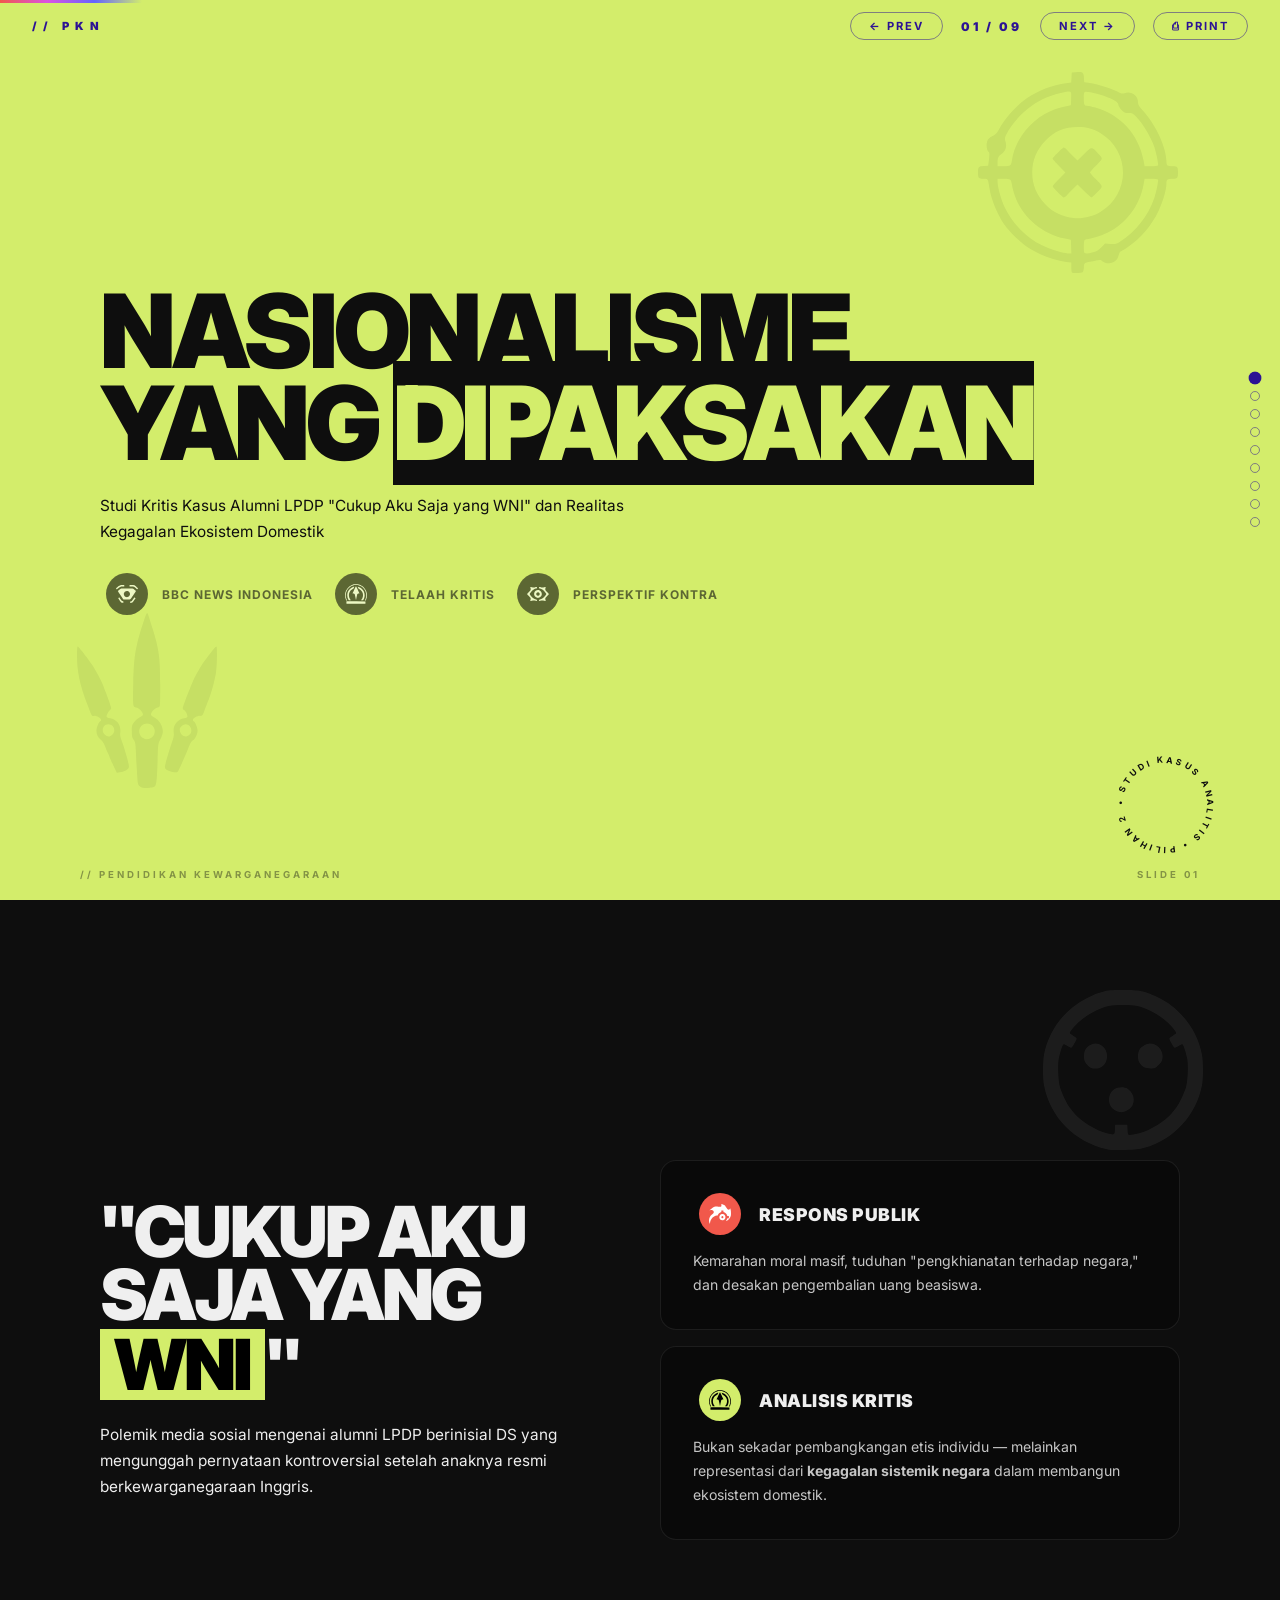
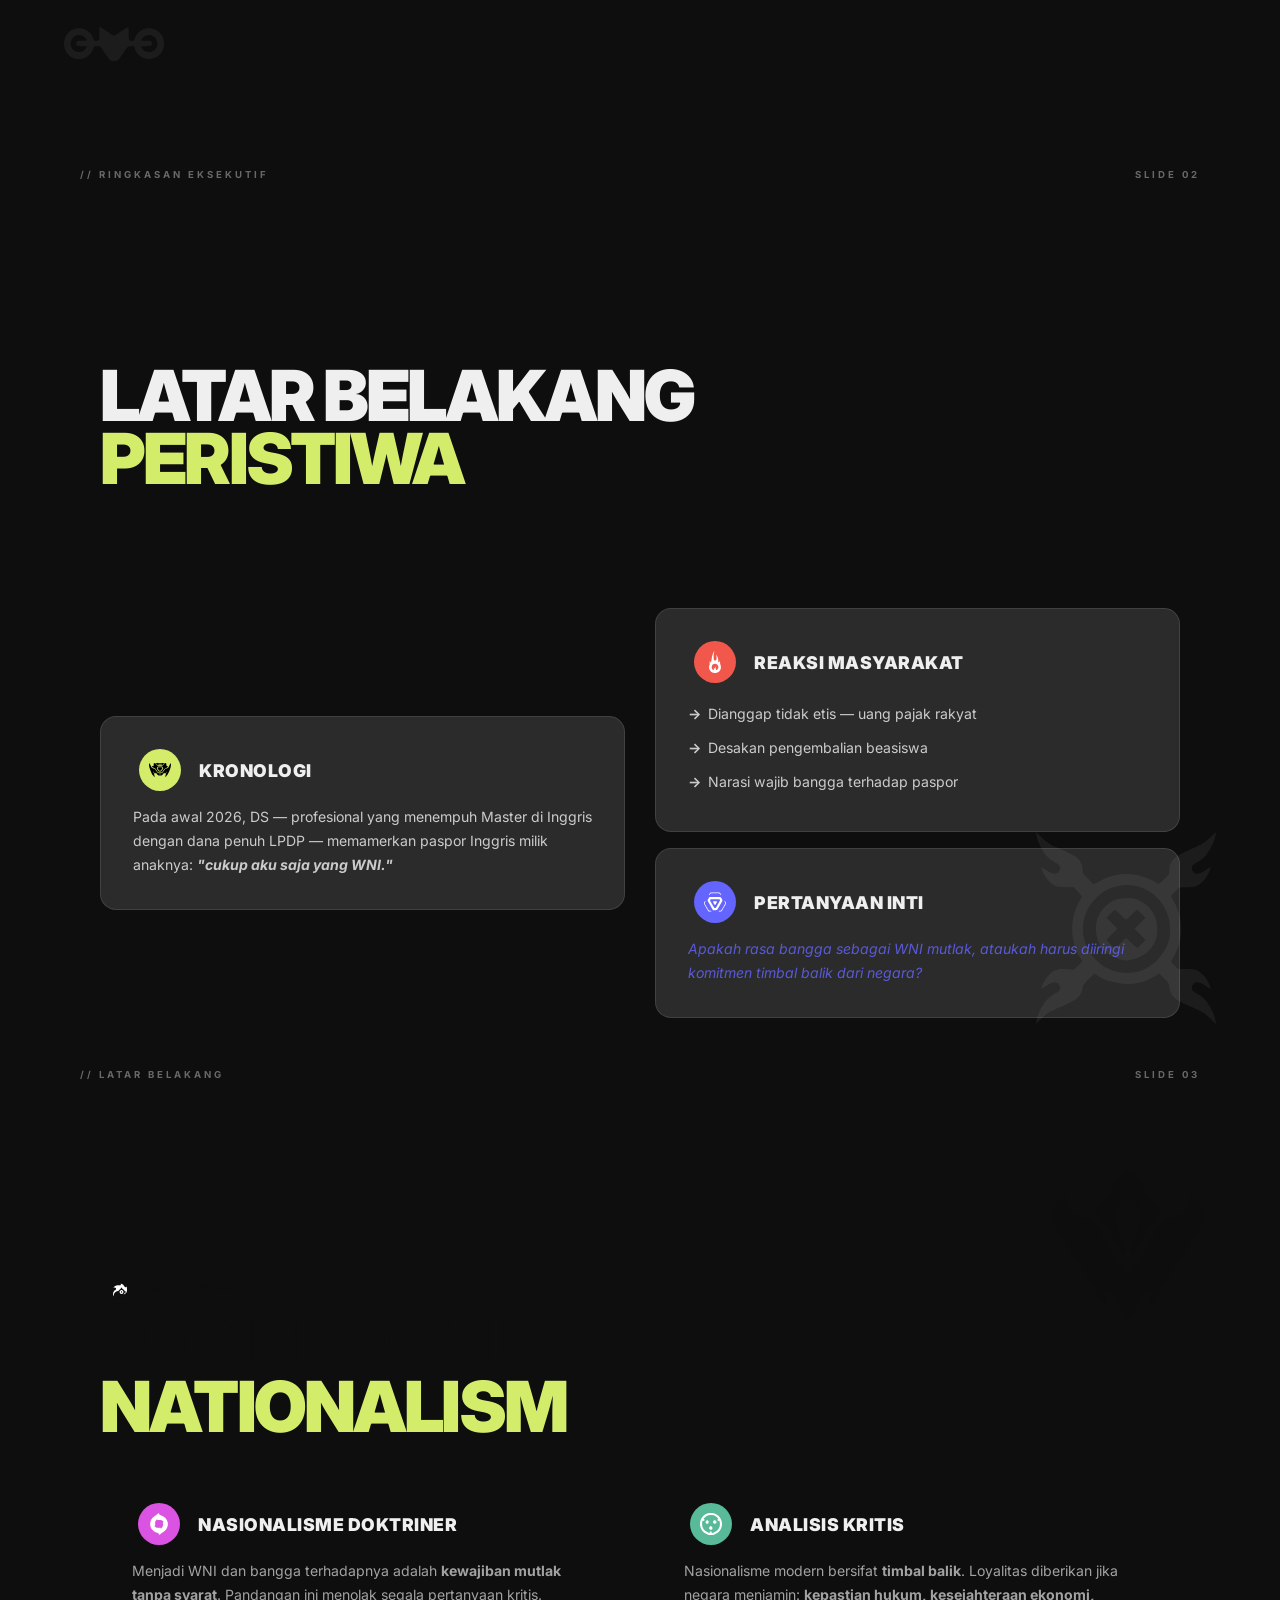
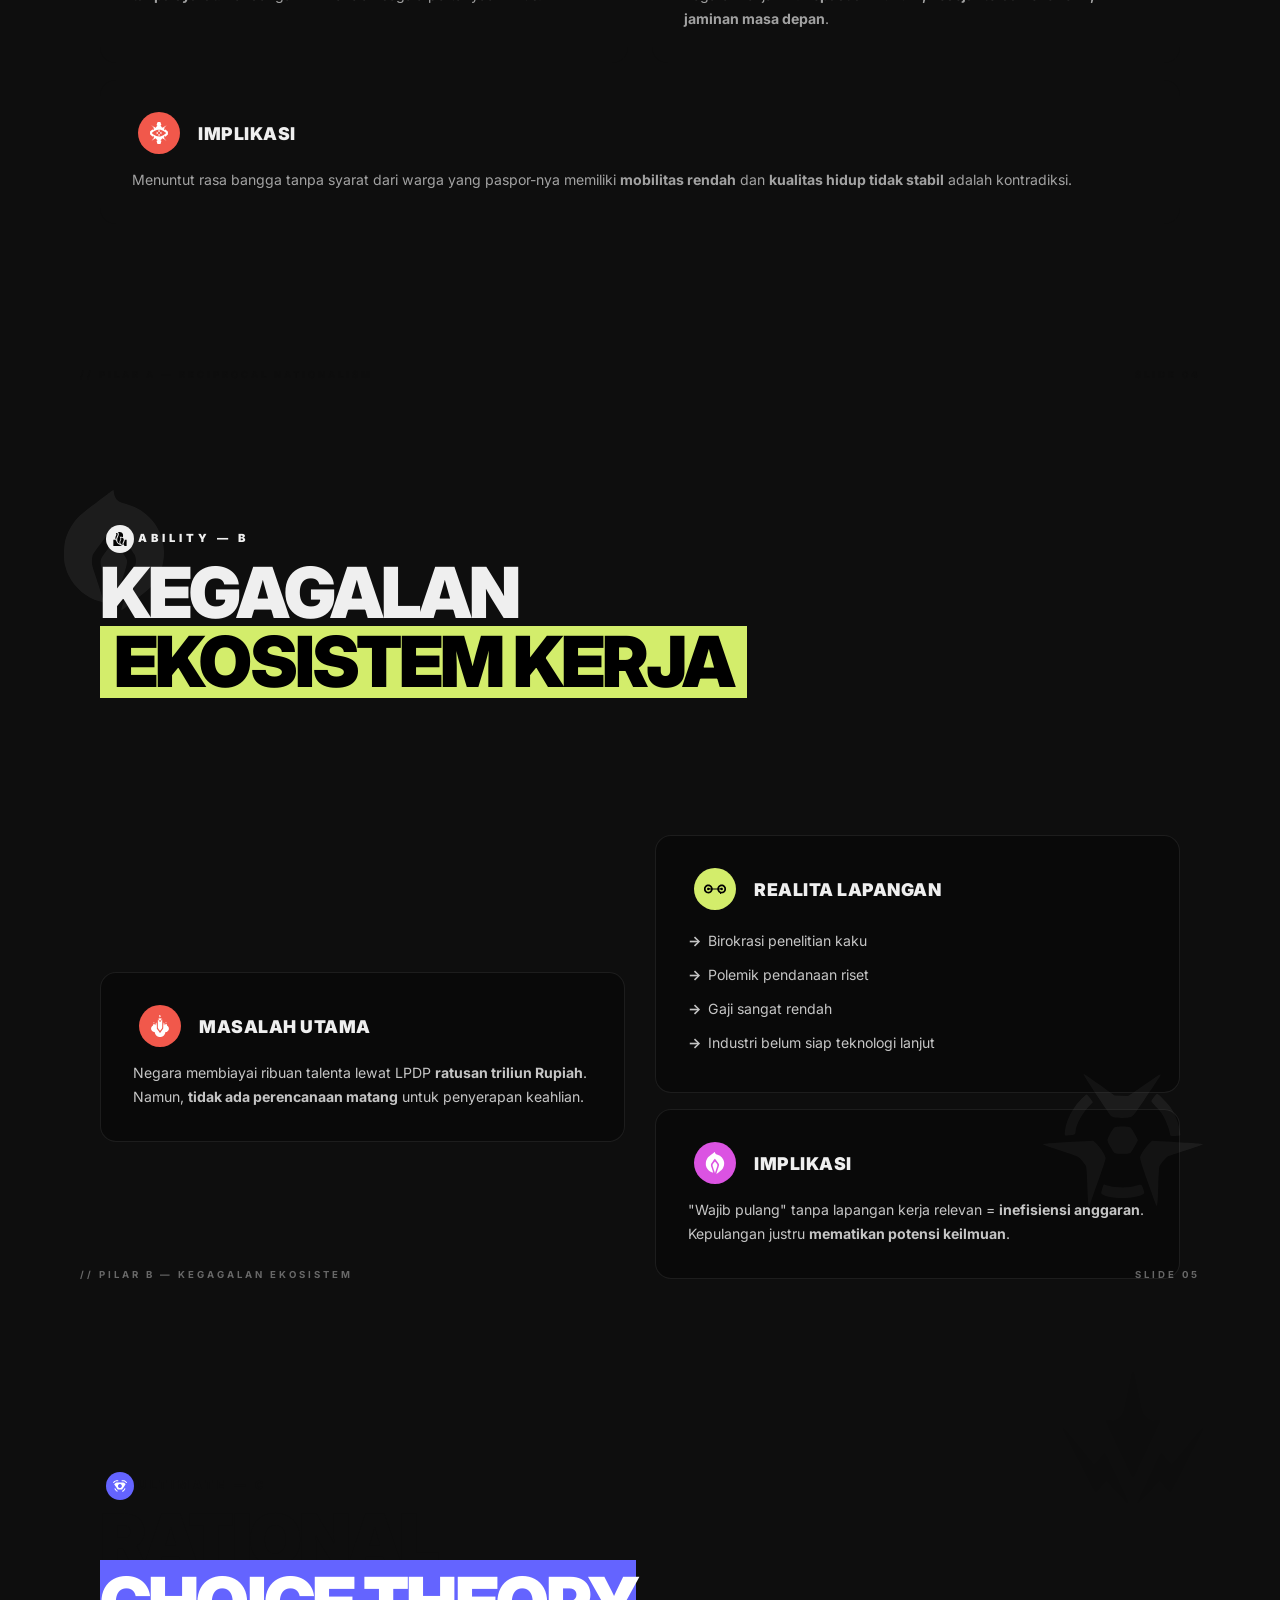
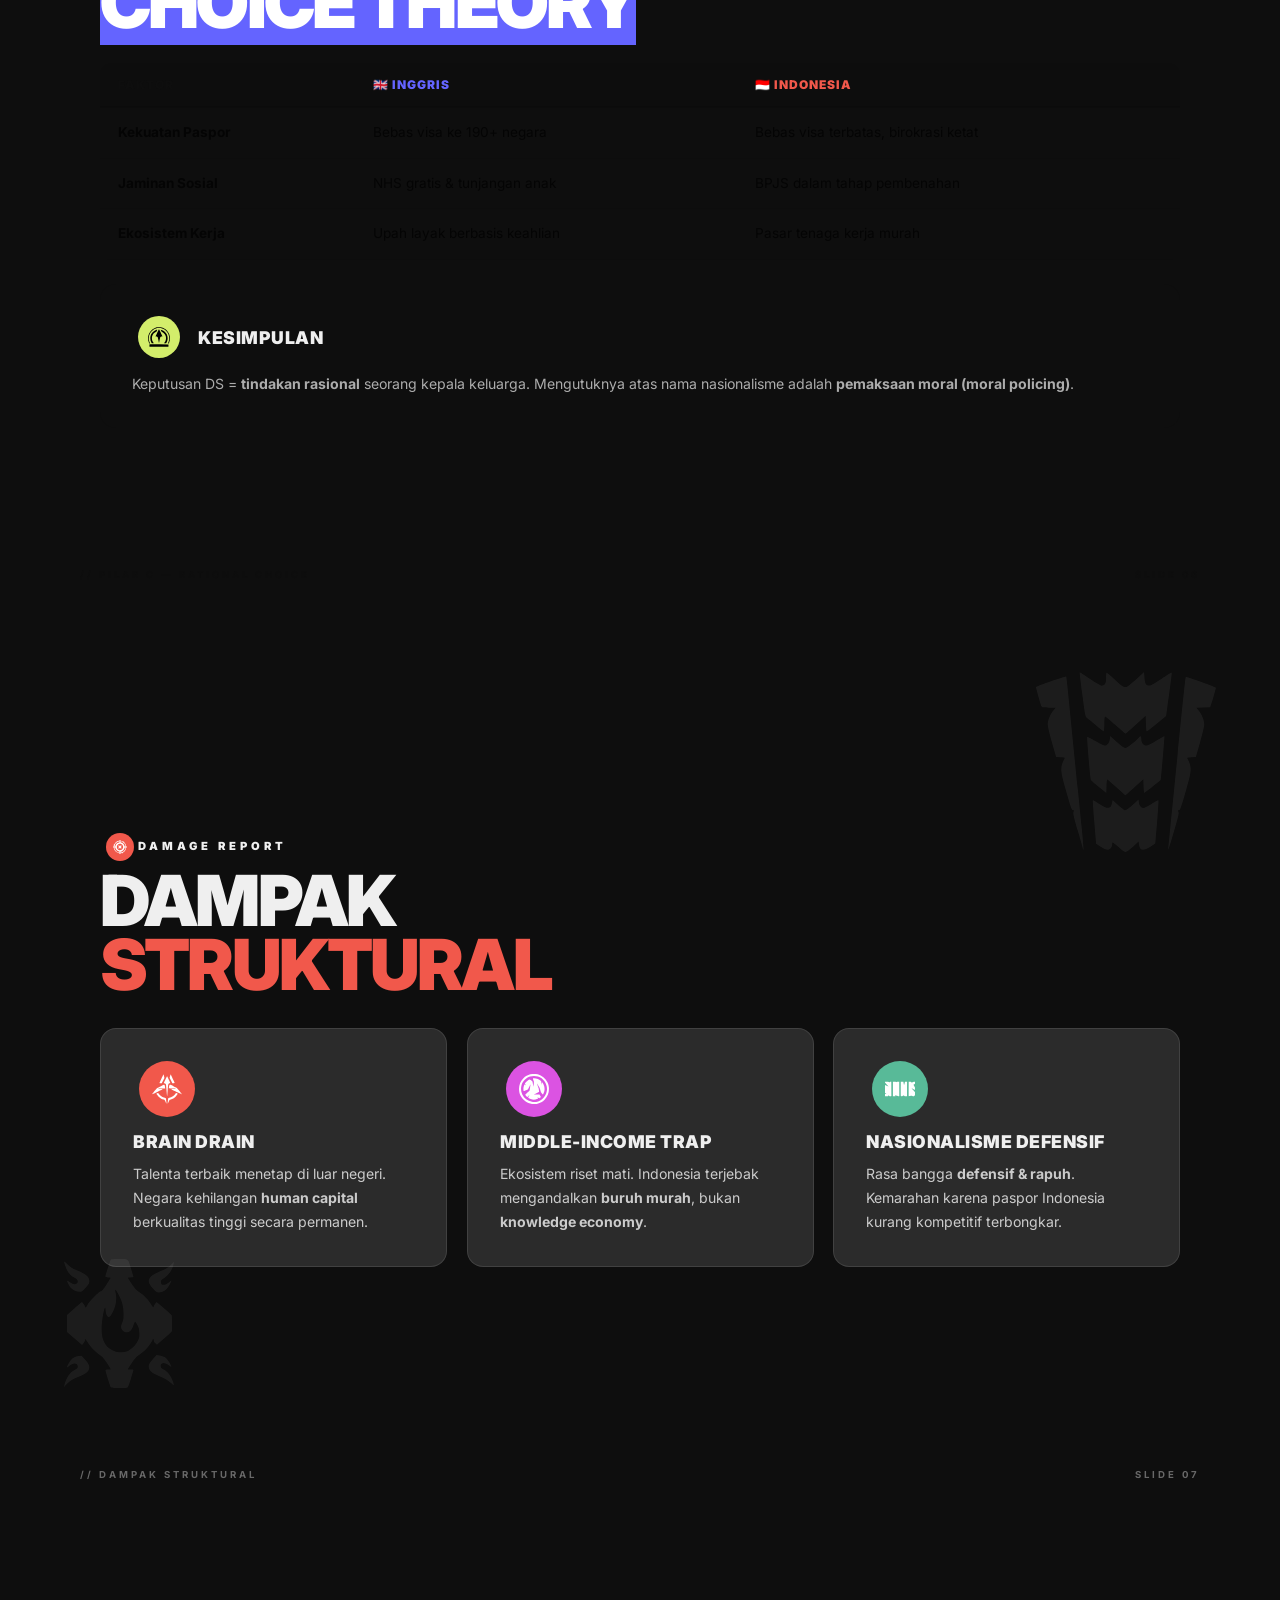
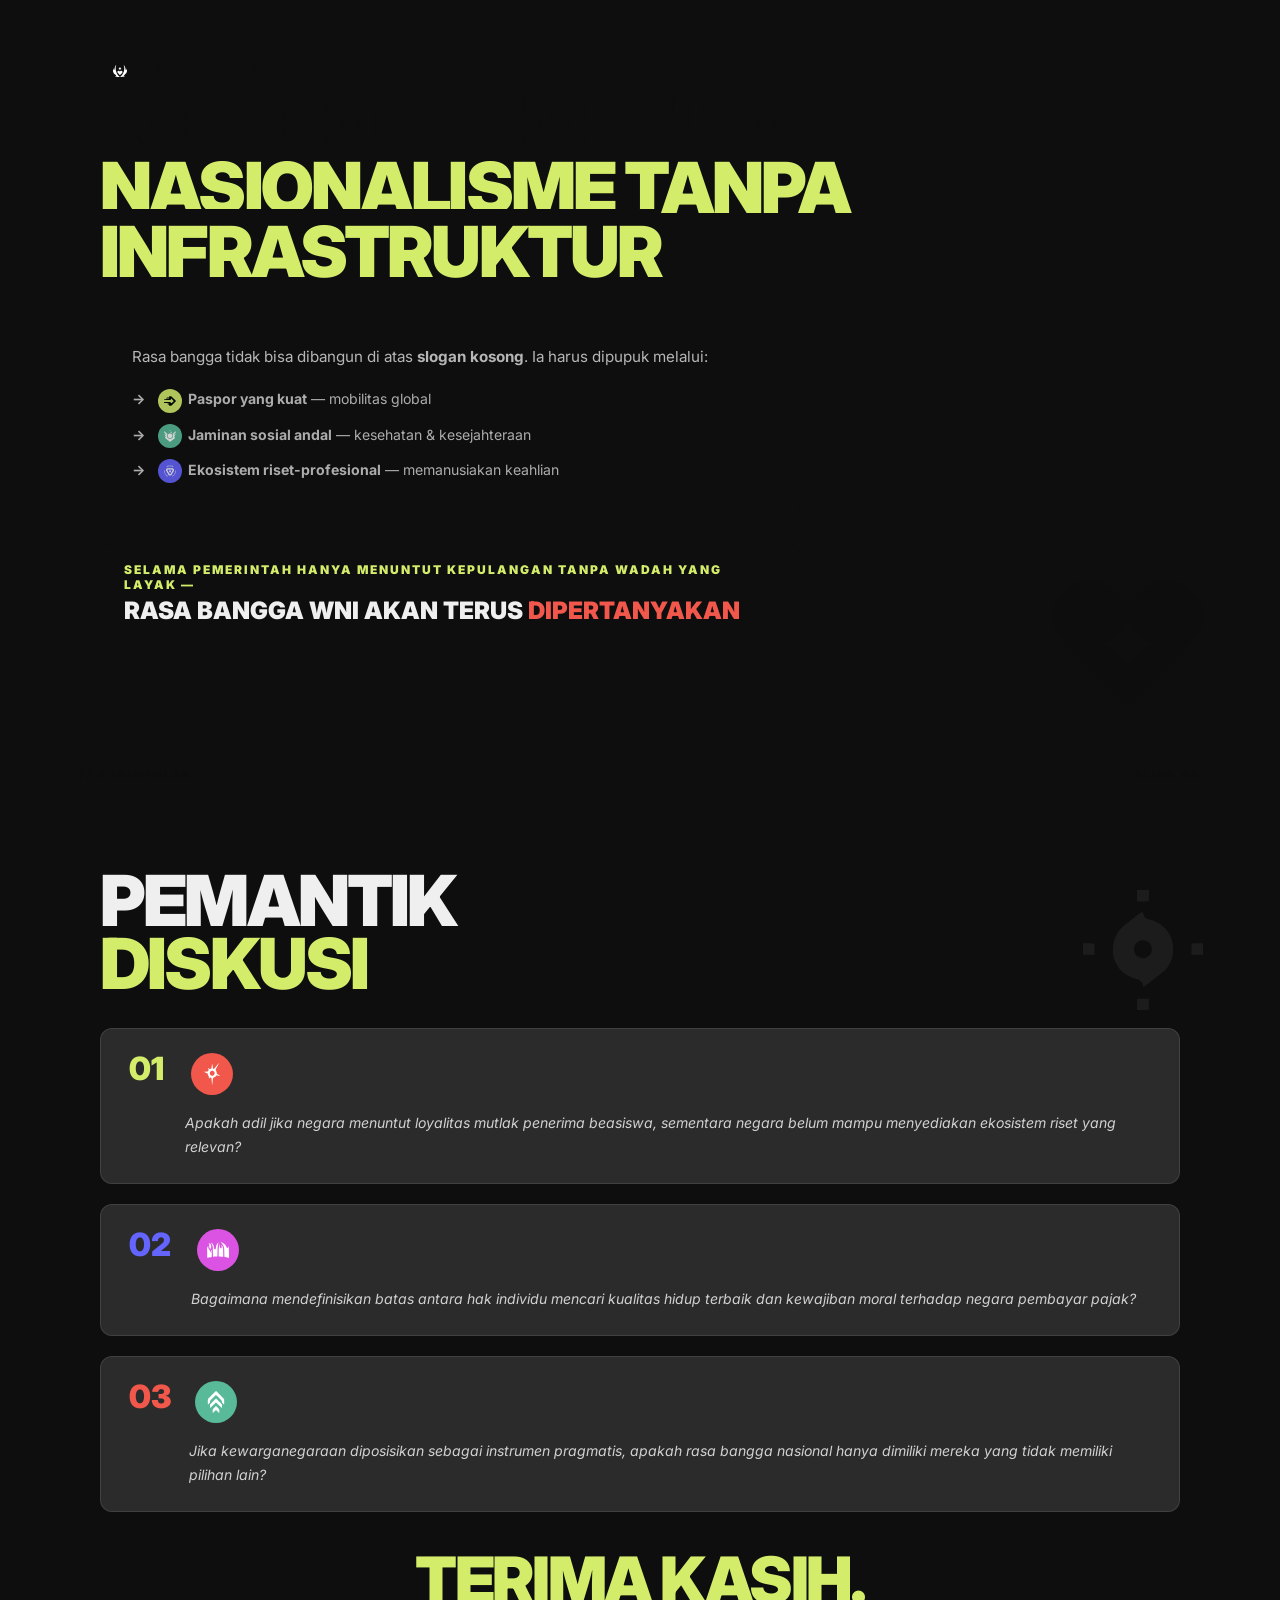
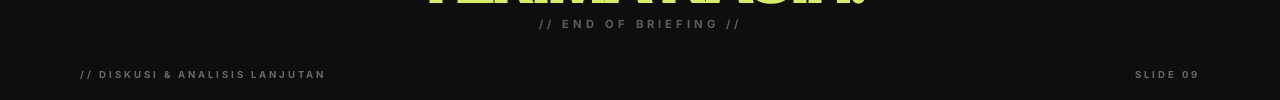
==== valorant-ppt/index.html @ d98dde70 "P Valo" ====
<!DOCTYPE html>
<html lang="id">
<head>
<meta charset="UTF-8">
<meta name="viewport" content="width=device-width,initial-scale=1.0">
<title>Nasionalisme yang Dipaksakan — Studi Kasus LPDP</title>
<link rel="stylesheet" href="style.css">
</head>
<body>

<!-- BG overlay for smooth color transitions -->
<div id="bg-overlay"></div>
<!-- Progress bar -->
<div id="progress-bar"></div>
<!-- Cursor glow -->
<div id="cursor-glow"></div>

<!-- NAV -->
<nav class="nav">
<div class="nav-brand">// PKN</div>
<div class="nav-mid">
<button onclick="prev()">← PREV</button>
<span class="nav-cnt" id="cnt">01 / 09</span>
<button onclick="next()">NEXT →</button>
<button onclick="window.print()" style="margin-left:10px">⎙ PRINT</button>
</div>
</nav>

<!-- Side dots -->
<div class="nav-dots" id="nav-dots">
<div class="nav-dot active" data-slide="1"></div>
<div class="nav-dot" data-slide="2"></div>
<div class="nav-dot" data-slide="3"></div>
<div class="nav-dot" data-slide="4"></div>
<div class="nav-dot" data-slide="5"></div>
<div class="nav-dot" data-slide="6"></div>
<div class="nav-dot" data-slide="7"></div>
<div class="nav-dot" data-slide="8"></div>
<div class="nav-dot" data-slide="9"></div>
</div>

<!-- ===== S1: COVER — LIME ===== -->
<section class="slide s-lime pad-lg" id="s1">
<div class="deco-icon dark" style="width:200px;top:8%;right:8%"><img src="../svg/orbital-strike.svg"></div>
<div class="deco-icon dark" style="width:140px;bottom:12%;left:6%"><img src="../svg/blade-storm.svg"></div>
<div style="flex:1;display:flex;flex-direction:column;justify-content:center;z-index:2">
<h1 class="big big-hero reveal">NASIONALISME<br>YANG <span class="bg-hl-dark">DIPAKSAKAN</span></h1>
<p class="sub reveal" style="margin-top:24px;max-width:550px;opacity:.7">Studi Kritis Kasus Alumni LPDP "Cukup Aku Saja yang WNI" dan Realitas Kegagalan Ekosistem Domestik</p>
<div style="display:flex;gap:16px;margin-top:28px;flex-wrap:wrap" class="reveal">
<span style="display:inline-flex;align-items:center;gap:8px;font-size:.75rem;font-weight:700;letter-spacing:1px;text-transform:uppercase;opacity:.6"><span class="glyph glyph-dark"><img src="../svg/spycam.svg"></span>BBC News Indonesia</span>
<span style="display:inline-flex;align-items:center;gap:8px;font-size:.75rem;font-weight:700;letter-spacing:1px;text-transform:uppercase;opacity:.6"><span class="glyph glyph-dark"><img src="../svg/recon-bolt.svg"></span>Telaah Kritis</span>
<span style="display:inline-flex;align-items:center;gap:8px;font-size:.75rem;font-weight:700;letter-spacing:1px;text-transform:uppercase;opacity:.6"><span class="glyph glyph-dark"><img src="../svg/neural-theft.svg"></span>Perspektif Kontra</span>
</div>
</div>
<div class="badge-rotate"><svg viewBox="0 0 110 110"><defs><path id="cp" d="M55,55 m-42,0 a42,42 0 1,1 84,0 a42,42 0 1,1 -84,0"/></defs><text font-size="8.5" font-family="Inter" font-weight="700" letter-spacing="3" fill="#0e0e0e"><textPath href="#cp">• STUDI KASUS ANALITIS • PILIHAN 2 • FEB 2026 </textPath></text></svg></div>
<div class="sf"><span>// PENDIDIKAN KEWARGANEGARAAN</span><span>SLIDE 01</span></div>
</section>

<!-- ===== S2: RINGKASAN — INDIGO ===== -->
<section class="slide s-indigo pad-lg" id="s2">
<div class="deco-icon light" style="width:160px;top:10%;right:6%"><img src="../svg/cyber-cage.svg"></div>
<div class="deco-icon light" style="width:100px;bottom:15%;left:5%"><img src="../svg/owl-drone.svg"></div>
<div class="split" style="z-index:2">
<div>
<h2 class="big big-section reveal">"CUKUP AKU<br>SAJA YANG <span class="bg-hl bg-hl-lime" style="color:#000">WNI</span>"</h2>
<p class="sub reveal" style="margin-top:20px">Polemik media sosial mengenai alumni LPDP berinisial DS yang mengunggah pernyataan kontroversial setelah anaknya resmi berkewarganegaraan Inggris.</p>
</div>
<div>
<div class="card-gs card-dark reveal">
<div style="display:flex;gap:12px;align-items:center;margin-bottom:14px"><span class="glyph glyph-coral"><img src="../svg/paranoia.svg"></span><h3 style="margin:0">Respons Publik</h3></div>
<p>Kemarahan moral masif, tuduhan "pengkhianatan terhadap negara," dan desakan pengembalian uang beasiswa.</p>
</div>
<div class="card-gs card-dark reveal" style="margin-top:16px">
<div style="display:flex;gap:12px;align-items:center;margin-bottom:14px"><span class="glyph glyph-lime"><img src="../svg/recon-bolt.svg"></span><h3 style="margin:0">Analisis Kritis</h3></div>
<p>Bukan sekadar pembangkangan etis individu — melainkan representasi dari <strong>kegagalan sistemik negara</strong> dalam membangun ekosistem domestik.</p>
</div>
</div>
</div>
<div class="sf"><span>// RINGKASAN EKSEKUTIF</span><span>SLIDE 02</span></div>
</section>

<!-- ===== S3: LATAR BELAKANG — DARK ===== -->
<section class="slide s-dark pad-lg" id="s3">
<div class="deco-icon light" style="width:180px;bottom:8%;right:5%"><img src="../svg/showstopper.svg"></div>
<div style="z-index:2">
<h2 class="big big-section reveal">LATAR BELAKANG<br><span class="hl-lime">PERISTIWA</span></h2>
<div class="split" style="margin-top:36px;gap:30px">
<div>
<div class="card-gs card-light reveal">
<div style="display:flex;gap:12px;align-items:center;margin-bottom:14px"><span class="glyph glyph-lime"><img src="../svg/boom-bot.svg"></span><h3 style="margin:0">Kronologi</h3></div>
<p>Pada awal 2026, DS — profesional yang menempuh Master di Inggris dengan dana penuh LPDP — memamerkan paspor Inggris milik anaknya: <strong><em>"cukup aku saja yang WNI."</em></strong></p>
</div>
</div>
<div>
<div class="card-gs card-light reveal" style="margin-bottom:16px">
<div style="display:flex;gap:12px;align-items:center;margin-bottom:14px"><span class="glyph glyph-coral"><img src="../svg/hot-hands.svg"></span><h3 style="margin:0">Reaksi Masyarakat</h3></div>
<ul><li>Dianggap tidak etis — uang pajak rakyat</li><li>Desakan pengembalian beasiswa</li><li>Narasi wajib bangga terhadap paspor</li></ul>
</div>
<div class="card-gs card-light reveal">
<div style="display:flex;gap:12px;align-items:center;margin-bottom:14px"><span class="glyph glyph-indigo"><img src="../svg/stim-beacon.svg"></span><h3 style="margin:0">Pertanyaan Inti</h3></div>
<p style="font-style:italic;color:var(--indigo)">Apakah rasa bangga sebagai WNI mutlak, ataukah harus diiringi komitmen timbal balik dari negara?</p>
</div>
</div>
</div>
</div>
<div class="sf"><span>// LATAR BELAKANG</span><span>SLIDE 03</span></div>
</section>

<!-- ===== S4: PILAR A — LIME ===== -->
<section class="slide s-lime pad-lg" id="s4">
<div class="deco-icon dark" style="width:150px;top:8%;right:6%"><img src="../svg/from-the-shadows.svg"></div>
<div style="z-index:2">
<p class="reveal" style="font-size:.7rem;font-weight:900;letter-spacing:4px;text-transform:uppercase;opacity:.5;margin-bottom:8px"><span class="glyph glyph-dark" style="width:28px;height:28px;margin-right:4px"><img src="../svg/paranoia.svg" style="width:14px;height:14px"></span>ABILITY — A</p>
<h2 class="big big-section reveal">RECIPROCAL<br><span class="bg-hl-dark">NATIONALISM</span></h2>
<div class="g2" style="margin-top:32px">
<div class="card-gs card-solid-dark reveal">
<div style="display:flex;gap:12px;align-items:center;margin-bottom:14px"><span class="glyph glyph-pink"><img src="../svg/dark-cover.svg"></span><h3 style="margin:0;color:var(--off)">Nasionalisme Doktriner</h3></div>
<p style="color:rgba(255,255,255,.75)">Menjadi WNI dan bangga terhadapnya adalah <strong>kewajiban mutlak tanpa syarat</strong>. Pandangan ini menolak segala pertanyaan kritis.</p>
</div>
<div class="card-gs card-solid-dark reveal">
<div style="display:flex;gap:12px;align-items:center;margin-bottom:14px"><span class="glyph glyph-mint"><img src="../svg/cyber-cage.svg"></span><h3 style="margin:0;color:var(--off)">Analisis Kritis</h3></div>
<p style="color:rgba(255,255,255,.75)">Nasionalisme modern bersifat <strong>timbal balik</strong>. Loyalitas diberikan jika negara menjamin: <strong>kepastian hukum, kesejahteraan ekonomi, jaminan masa depan</strong>.</p>
</div>
</div>
<div class="card-gs card-solid-dark reveal" style="margin-top:18px">
<div style="display:flex;gap:12px;align-items:center;margin-bottom:14px"><span class="glyph glyph-coral"><img src="../svg/flashpoint.svg"></span><h3 style="margin:0;color:var(--off)">Implikasi</h3></div>
<p style="color:rgba(255,255,255,.75)">Menuntut rasa bangga tanpa syarat dari warga yang paspor-nya memiliki <strong>mobilitas rendah</strong> dan <strong>kualitas hidup tidak stabil</strong> adalah kontradiksi.</p>
</div>
</div>
<div class="sf"><span>// PILAR A — RECIPROCAL NATIONALISM</span><span>SLIDE 04</span></div>
</section>

<!-- ===== S5: PILAR B — INDIGO ===== -->
<section class="slide s-indigo pad-lg" id="s5">
<div class="deco-icon light" style="width:160px;bottom:10%;right:6%"><img src="../svg/vipers-pit.svg"></div>
<div class="deco-icon light" style="width:100px;top:10%;left:5%"><img src="../svg/poison-cloud.svg"></div>
<div style="z-index:2">
<p class="reveal" style="font-size:.7rem;font-weight:900;letter-spacing:4px;text-transform:uppercase;opacity:.5;margin-bottom:8px"><span class="glyph glyph-off" style="width:28px;height:28px;margin-right:4px"><img src="../svg/toxic-screen.svg" style="width:14px;height:14px"></span>ABILITY — B</p>
<h2 class="big big-section reveal">KEGAGALAN<br><span class="bg-hl bg-hl-lime" style="color:#000">EKOSISTEM KERJA</span></h2>
<div class="split" style="margin-top:32px;gap:30px">
<div>
<div class="card-gs card-dark reveal">
<div style="display:flex;gap:12px;align-items:center;margin-bottom:14px"><span class="glyph glyph-coral"><img src="../svg/snake-bite.svg"></span><h3 style="margin:0">Masalah Utama</h3></div>
<p>Negara membiayai ribuan talenta lewat LPDP <strong>ratusan triliun Rupiah</strong>. Namun, <strong>tidak ada perencanaan matang</strong> untuk penyerapan keahlian.</p>
</div>
</div>
<div>
<div class="card-gs card-dark reveal" style="margin-bottom:16px">
<div style="display:flex;gap:12px;align-items:center;margin-bottom:14px"><span class="glyph glyph-lime"><img src="../svg/trapwire.svg"></span><h3 style="margin:0">Realita Lapangan</h3></div>
<ul><li>Birokrasi penelitian kaku</li><li>Polemik pendanaan riset</li><li>Gaji sangat rendah</li><li>Industri belum siap teknologi lanjut</li></ul>
</div>
<div class="card-gs card-dark reveal">
<div style="display:flex;gap:12px;align-items:center;margin-bottom:14px"><span class="glyph glyph-pink"><img src="../svg/poison-cloud.svg"></span><h3 style="margin:0">Implikasi</h3></div>
<p>"Wajib pulang" tanpa lapangan kerja relevan = <strong>inefisiensi anggaran</strong>. Kepulangan justru <strong>mematikan potensi keilmuan</strong>.</p>
</div>
</div>
</div>
</div>
<div class="sf"><span>// PILAR B — KEGAGALAN EKOSISTEM</span><span>SLIDE 05</span></div>
</section>

<!-- ===== S6: PILAR C — OFF-WHITE ===== -->
<section class="slide s-off pad-lg" id="s6">
<div class="deco-icon dark" style="width:140px;top:8%;right:6%"><img src="../svg/shock-bolt.svg"></div>
<div style="z-index:2">
<p class="reveal" style="font-size:.7rem;font-weight:900;letter-spacing:4px;text-transform:uppercase;opacity:.4;margin-bottom:8px"><span class="glyph glyph-indigo" style="width:28px;height:28px;margin-right:4px"><img src="../svg/spycam.svg" style="width:14px;height:14px"></span>ULTIMATE — C</p>
<h2 class="big big-section reveal" style="color:var(--dark)">RATIONAL<br><span class="bg-hl-indigo">CHOICE THEORY</span></h2>
<table class="tbl tbl-light reveal" style="margin-top:28px">
<thead><tr><th>Faktor</th><th style="color:var(--indigo)">🇬🇧 Inggris</th><th style="color:var(--coral)">🇮🇩 Indonesia</th></tr></thead>
<tbody>
<tr><td><strong>Kekuatan Paspor</strong></td><td>Bebas visa ke 190+ negara</td><td>Bebas visa terbatas, birokrasi ketat</td></tr>
<tr><td><strong>Jaminan Sosial</strong></td><td>NHS gratis & tunjangan anak</td><td>BPJS dalam tahap pembenahan</td></tr>
<tr><td><strong>Ekosistem Kerja</strong></td><td>Upah layak berbasis keahlian</td><td>Pasar tenaga kerja murah</td></tr>
</tbody>
</table>
<div class="card-gs card-solid-dark reveal" style="margin-top:24px">
<div style="display:flex;gap:12px;align-items:center;margin-bottom:14px"><span class="glyph glyph-lime"><img src="../svg/recon-bolt.svg"></span><h3 style="margin:0;color:var(--off)">Kesimpulan</h3></div>
<p style="color:rgba(255,255,255,.8)">Keputusan DS = <strong>tindakan rasional</strong> seorang kepala keluarga. Mengutuknya atas nama nasionalisme adalah <strong>pemaksaan moral (moral policing)</strong>.</p>
</div>
</div>
<div class="sf"><span>// PILAR C — RATIONAL CHOICE</span><span>SLIDE 06</span></div>
</section>

<!-- ===== S7: DAMPAK — DARK ===== -->
<section class="slide s-dark pad-lg" id="s7">
<div class="deco-icon light" style="width:180px;top:8%;right:5%"><img src="../svg/rolling-thunder.svg"></div>
<div class="deco-icon light" style="width:110px;bottom:12%;left:5%"><img src="../svg/aftershock.svg"></div>
<div style="z-index:2">
<p class="reveal" style="font-size:.7rem;font-weight:900;letter-spacing:4px;text-transform:uppercase;opacity:.4;margin-bottom:8px"><span class="glyph glyph-coral" style="width:28px;height:28px;margin-right:4px"><img src="../svg/orbital-strike.svg" style="width:14px;height:14px"></span>DAMAGE REPORT</p>
<h2 class="big big-section reveal">DAMPAK<br><span class="hl-coral">STRUKTURAL</span></h2>
<div class="g3" style="margin-top:32px">
<div class="card-gs card-light reveal">
<span class="glyph glyph-lg glyph-coral" style="margin-bottom:14px"><img src="../svg/hunters-fury.svg"></span>
<h3>Brain Drain</h3>
<p>Talenta terbaik menetap di luar negeri. Negara kehilangan <strong>human capital</strong> berkualitas tinggi secara permanen.</p>
</div>
<div class="card-gs card-light reveal">
<span class="glyph glyph-lg glyph-pink" style="margin-bottom:14px"><img src="../svg/slow-orb.svg"></span>
<h3>Middle-Income Trap</h3>
<p>Ekosistem riset mati. Indonesia terjebak mengandalkan <strong>buruh murah</strong>, bukan <strong>knowledge economy</strong>.</p>
</div>
<div class="card-gs card-light reveal">
<span class="glyph glyph-lg glyph-mint" style="margin-bottom:14px"><img src="../svg/barrier-orb.svg"></span>
<h3>Nasionalisme Defensif</h3>
<p>Rasa bangga <strong>defensif & rapuh</strong>. Kemarahan karena paspor Indonesia kurang kompetitif terbongkar.</p>
</div>
</div>
</div>
<div class="sf"><span>// DAMPAK STRUKTURAL</span><span>SLIDE 07</span></div>
</section>

<!-- ===== S8: KESIMPULAN — LIME ===== -->
<section class="slide s-lime pad-lg" id="s8">
<div class="deco-icon dark" style="width:150px;bottom:10%;right:6%"><img src="../svg/resurrection.svg"></div>
<div style="z-index:2;display:flex;flex-direction:column;justify-content:center;flex:1">
<p class="reveal" style="font-size:.7rem;font-weight:900;letter-spacing:4px;text-transform:uppercase;opacity:.4;margin-bottom:8px"><span class="glyph glyph-dark" style="width:28px;height:28px;margin-right:4px"><img src="../svg/run-it-back.svg" style="width:14px;height:14px"></span>FINAL VERDICT</p>
<h2 class="big big-section reveal">LONCENG KEMATIAN<br><span class="bg-hl-dark">NASIONALISME TANPA INFRASTRUKTUR</span></h2>
<div class="card-gs card-solid-dark reveal" style="margin-top:28px;max-width:700px">
<p style="color:rgba(255,255,255,.85);font-size:.95rem;line-height:1.8">Rasa bangga tidak bisa dibangun di atas <strong>slogan kosong</strong>. Ia harus dipupuk melalui:</p>
<ul style="margin-top:12px;color:rgba(255,255,255,.8)">
<li><span class="glyph glyph-lime" style="width:24px;height:24px;margin-right:6px"><img src="../svg/tailwind.svg" style="width:12px;height:12px"></span><strong>Paspor yang kuat</strong> — mobilitas global</li>
<li><span class="glyph glyph-mint" style="width:24px;height:24px;margin-right:6px"><img src="../svg/healing-orb.svg" style="width:12px;height:12px"></span><strong>Jaminan sosial andal</strong> — kesehatan & kesejahteraan</li>
<li><span class="glyph glyph-indigo" style="width:24px;height:24px;margin-right:6px"><img src="../svg/stim-beacon.svg" style="width:12px;height:12px"></span><strong>Ekosistem riset-profesional</strong> — memanusiakan keahlian</li>
</ul>
</div>
<div class="reveal" style="margin-top:24px;padding:18px 24px;background:var(--dark);border-radius:12px;max-width:700px">
<p style="font-family:var(--font-d);font-weight:900;font-size:.75rem;color:var(--lime);text-transform:uppercase;letter-spacing:2px">Selama pemerintah hanya menuntut kepulangan tanpa wadah yang layak —</p>
<p style="font-family:var(--font-d);font-weight:900;font-size:1.5rem;color:var(--off);text-transform:uppercase;margin-top:4px">Rasa bangga WNI akan terus <span style="color:var(--coral)">dipertanyakan</span></p>
</div>
</div>
<div class="sf"><span>// KESIMPULAN</span><span>SLIDE 08</span></div>
</section>

<!-- ===== S9: DISKUSI — DARK ===== -->
<section class="slide s-dark pad-lg" id="s9">
<div class="deco-icon light" style="width:120px;top:10%;right:6%"><img src="../svg/sky-smoke.svg"></div>
<div style="z-index:2">
<h2 class="big big-section reveal">PEMANTIK<br><span class="hl-lime">DISKUSI</span></h2>
<div style="margin-top:32px">
<div class="disc-item card-gs card-light reveal">
<div class="disc-num hl-lime">01</div>
<div><span class="glyph glyph-coral" style="margin-bottom:8px"><img src="../svg/curveball.svg"></span><p style="font-style:italic;opacity:.85;margin-top:8px">Apakah adil jika negara menuntut loyalitas mutlak penerima beasiswa, sementara negara belum mampu menyediakan ekosistem riset yang relevan?</p></div>
</div>
<div class="disc-item card-gs card-light reveal">
<div class="disc-num hl-indigo">02</div>
<div><span class="glyph glyph-pink" style="margin-bottom:8px"><img src="../svg/blaze.svg"></span><p style="font-style:italic;opacity:.85;margin-top:8px">Bagaimana mendefinisikan batas antara hak individu mencari kualitas hidup terbaik dan kewajiban moral terhadap negara pembayar pajak?</p></div>
</div>
<div class="disc-item card-gs card-light reveal">
<div class="disc-num hl-coral">03</div>
<div><span class="glyph glyph-mint" style="margin-bottom:8px"><img src="../svg/updraft.svg"></span><p style="font-style:italic;opacity:.85;margin-top:8px">Jika kewarganegaraan diposisikan sebagai instrumen pragmatis, apakah rasa bangga nasional hanya dimiliki mereka yang tidak memiliki pilihan lain?</p></div>
</div>
</div>
<div style="text-align:center;margin-top:40px" class="reveal">
<p class="big" style="font-size:clamp(2rem,5vw,4rem);color:var(--lime)">TERIMA KASIH.</p>
<p style="font-size:.7rem;letter-spacing:4px;text-transform:uppercase;opacity:.35;margin-top:8px;font-weight:700">// END OF BRIEFING //</p>
</div>
</div>
<div class="sf"><span>// DISKUSI & ANALISIS LANJUTAN</span><span>SLIDE 09</span></div>
</section>

<script src="script.js"></script>
</body>
</html>
---- valorant-ppt/style.css ----
@import url('https://fonts.googleapis.com/css2?family=Inter:wght@400;600;700;900&display=swap');

:root {
  --lime: #d3ed6b;
  --indigo: #6464ff;
  --dark: #0e0e0e;
  --off: #efefef;
  --black: #000;
  --pink: #db53e2;
  --mint: #58ba98;
  --coral: #f1584b;
  --font-d: "Inter","Arial Black",sans-serif;
  --font-b: "Inter","Helvetica Neue",sans-serif;
  --ease: cubic-bezier(0.16,1,0.3,1);
}

*{margin:0;padding:0;box-sizing:border-box;}
html{scroll-snap-type:y mandatory;scroll-behavior:smooth;overflow-x:hidden;}
body{font-family:var(--font-b);background:var(--dark);color:var(--off);overflow-x:hidden;}

/* ===== BACKGROUND OVERLAY (smooth color transition) ===== */
#bg-overlay{
  position:fixed;top:0;left:0;width:100vw;height:100vh;
  z-index:0;pointer-events:none;
  background-color:var(--lime);
  transition:background-color 0.9s cubic-bezier(0.4,0,0.2,1);
}

/* ===== PROGRESS BAR ===== */
#progress-bar{
  position:fixed;top:0;left:0;height:3px;z-index:10001;
  background:linear-gradient(90deg,var(--coral),var(--pink),var(--indigo),var(--lime));
  width:11%;transition:width 0.7s var(--ease);
}

/* ===== NAV ===== */
.nav{
  position:fixed;top:0;left:0;right:0;height:52px;
  display:flex;align-items:center;justify-content:space-between;
  padding:0 32px;z-index:10000;mix-blend-mode:difference;
}
.nav-brand{font-family:var(--font-d);font-weight:900;font-size:.7rem;letter-spacing:6px;text-transform:uppercase;color:#fff;}
.nav-mid{display:flex;gap:8px;align-items:center;}
.nav-mid button{
  background:transparent;border:1.5px solid rgba(255,255,255,.5);
  color:#fff;padding:6px 18px;font-family:var(--font-d);font-weight:700;
  font-size:.7rem;cursor:pointer;letter-spacing:2px;text-transform:uppercase;
  border-radius:24px;transition:all .3s var(--ease);
}
.nav-mid button:hover{background:#fff;color:#000;}
.nav-cnt{color:#fff;font-family:var(--font-d);font-weight:900;font-size:.75rem;margin:0 10px;letter-spacing:3px;}

/* Slide dots */
.nav-dots{
  position:fixed;right:20px;top:50%;transform:translateY(-50%);
  z-index:10000;display:flex;flex-direction:column;gap:8px;
  mix-blend-mode:difference;
}
.nav-dot{
  width:10px;height:10px;border-radius:50%;border:1.5px solid rgba(255,255,255,.5);
  background:transparent;cursor:pointer;transition:all .3s var(--ease);
}
.nav-dot.active{background:#fff;transform:scale(1.3);}
.nav-dot:hover{background:rgba(255,255,255,.5);transform:scale(1.2);}

/* ===== SLIDE ===== */
.slide{
  width:100vw;min-height:100vh;height:100vh;
  position:relative;display:flex;flex-direction:column;
  justify-content:center;overflow:hidden;
  scroll-snap-align:start;
  page-break-after:always;
}
.slide>*{position:relative;z-index:2;}

/* ===== INLINE GLYPH ===== */
.glyph{
  display:inline-flex;align-items:center;justify-content:center;
  width:42px;height:42px;border-radius:50%;vertical-align:middle;
  margin:0 6px;flex-shrink:0;
  transition:transform .4s var(--ease), box-shadow .4s ease;
  cursor:pointer;
}
.glyph:hover{box-shadow:0 4px 20px rgba(0,0,0,.2);}
.glyph img{width:22px;height:22px;pointer-events:none;}
.glyph-lime{background:var(--lime);}.glyph-lime img{filter:brightness(0);}
.glyph-indigo{background:var(--indigo);}.glyph-indigo img{filter:brightness(0) invert(1);}
.glyph-pink{background:var(--pink);}.glyph-pink img{filter:brightness(0) invert(1);}
.glyph-coral{background:var(--coral);}.glyph-coral img{filter:brightness(0) invert(1);}
.glyph-mint{background:var(--mint);}.glyph-mint img{filter:brightness(0) invert(1);}
.glyph-dark{background:var(--dark);}.glyph-dark img{filter:brightness(0) invert(1);}
.glyph-off{background:var(--off);}.glyph-off img{filter:brightness(0);}
.glyph-lg{width:56px;height:56px;}.glyph-lg img{width:30px;height:30px;}

/* Deco icons */
.deco-icon{
  position:absolute;z-index:0;pointer-events:none;
  transition:transform .15s ease-out, opacity 1s ease;
}
.deco-icon img{width:100%;height:100%;}
.deco-icon.dark img{filter:brightness(0);opacity:.06;}
.deco-icon.light img{filter:brightness(0) invert(1);opacity:.06;}

/* ===== TYPOGRAPHY ===== */
.big{font-family:var(--font-d);font-weight:900;text-transform:uppercase;line-height:.9;letter-spacing:-.04em;}
.big-hero{font-size:clamp(3rem,8vw,7rem);}
.big-section{font-size:clamp(2.2rem,5.5vw,4.5rem);}
.big-statement{font-size:clamp(1.8rem,4vw,3.2rem);}

.hl-lime{color:var(--lime);}.hl-indigo{color:var(--indigo);}
.hl-coral{color:var(--coral);}.hl-pink{color:var(--pink);}
.hl-mint{color:var(--mint);}.hl-dark{color:var(--dark);}.hl-off{color:var(--off);}

.bg-hl{display:inline-block;padding:4px 14px;margin:2px 0;}
.bg-hl-lime{background:var(--lime);color:var(--dark);}
.bg-hl-indigo{background:var(--indigo);color:#fff;}
.bg-hl-coral{background:var(--coral);color:#fff;}
.bg-hl-dark{background:var(--dark);color:var(--lime);}

.sub{font-family:var(--font-b);font-size:clamp(.85rem,1.2vw,1.05rem);line-height:1.7;max-width:600px;}

/* ===== CARDS ===== */
.card-gs{
  padding:32px;border-radius:16px;position:relative;
  transition:transform .3s var(--ease), box-shadow .3s ease;
  will-change:transform;
}
.card-dark{background:rgba(0,0,0,.3);border:1px solid rgba(255,255,255,.08);}
.card-light{background:rgba(255,255,255,.12);border:1px solid rgba(255,255,255,.1);}
.card-solid-dark{background:var(--dark);color:var(--off);border:none;}
.card-solid-off{background:var(--off);color:var(--dark);border:none;}
.card-solid-lime{background:var(--lime);color:var(--dark);border:none;}

.card-gs h3{font-family:var(--font-d);font-weight:900;font-size:1.1rem;text-transform:uppercase;letter-spacing:.5px;margin-bottom:10px;}
.card-gs p,.card-gs li{font-size:.88rem;line-height:1.7;opacity:.82;}
.card-gs ul{list-style:none;padding:0;}
.card-gs ul li{padding:5px 0 5px 20px;position:relative;}
.card-gs ul li::before{content:'→';position:absolute;left:0;font-weight:700;}

/* ===== LAYOUTS ===== */
.split{display:grid;grid-template-columns:1fr 1fr;gap:40px;align-items:center;height:100%;}
.pad{padding:60px 80px;}.pad-lg{padding:80px 100px;}
.g2{display:grid;grid-template-columns:1fr 1fr;gap:24px;}
.g3{display:grid;grid-template-columns:1fr 1fr 1fr;gap:20px;}

/* ===== TABLE ===== */
.tbl{width:100%;border-collapse:collapse;font-size:.85rem;margin-top:20px;border-radius:12px;overflow:hidden;}
.tbl thead th{padding:14px 18px;text-align:left;font-family:var(--font-d);font-weight:900;text-transform:uppercase;letter-spacing:1px;font-size:.75rem;}
.tbl tbody td{padding:14px 18px;line-height:1.6;}
.tbl-dark thead th{background:rgba(255,255,255,.08);color:var(--off);border-bottom:2px solid rgba(255,255,255,.1);}
.tbl-dark tbody td{border-bottom:1px solid rgba(255,255,255,.05);color:rgba(255,255,255,.75);}
.tbl-light thead th{background:rgba(0,0,0,.06);color:var(--dark);border-bottom:2px solid rgba(0,0,0,.1);}
.tbl-light tbody td{border-bottom:1px solid rgba(0,0,0,.06);color:rgba(0,0,0,.7);}
.tbl tbody tr{transition:background .3s ease;}
.tbl-dark tbody tr:hover{background:rgba(255,255,255,.04);}
.tbl-light tbody tr:hover{background:rgba(0,0,0,.04);}

/* ===== ROTATING BADGE ===== */
.badge-rotate{position:absolute;bottom:40px;right:60px;width:110px;height:110px;z-index:3;}
.badge-rotate svg{animation:spin 12s linear infinite;}
@keyframes spin{to{transform:rotate(360deg);}}

/* ===== FOOTER ===== */
.sf{
  position:absolute;bottom:20px;left:80px;right:80px;
  display:flex;justify-content:space-between;align-items:center;
  font-size:.6rem;letter-spacing:3px;text-transform:uppercase;
  font-family:var(--font-d);font-weight:700;z-index:3;opacity:.4;
}

/* ===== DISCUSSION ===== */
.disc-item{display:flex;gap:20px;align-items:flex-start;margin-bottom:20px;padding:24px 28px;border-radius:12px;}
.disc-num{font-family:var(--font-d);font-weight:900;font-size:2rem;line-height:1;min-width:36px;}

/* ===== REVEAL (initial state — JS animates these) ===== */
.reveal{opacity:0;transform:translateY(40px);}

/* ===== SLIDE THEMES ===== */
.s-lime{color:var(--dark);}.s-lime .sf{color:var(--dark);}
.s-indigo{color:var(--off);}.s-indigo .sf{color:var(--off);}
.s-dark{color:var(--off);}.s-dark .sf{color:var(--off);}
.s-off{color:var(--dark);}.s-off .sf{color:var(--dark);}

/* ===== CURSOR FOLLOWER ===== */
#cursor-glow{
  position:fixed;width:300px;height:300px;border-radius:50%;
  pointer-events:none;z-index:9998;
  background:radial-gradient(circle,rgba(211,237,107,.12) 0%,transparent 70%);
  transform:translate(-50%,-50%);
  transition:left .15s ease-out, top .15s ease-out, opacity .4s ease;
  opacity:0;
  mix-blend-mode:screen;
}
#cursor-glow.visible{opacity:1;}

/* ===== RESPONSIVE ===== */
@media(max-width:900px){
  .split{grid-template-columns:1fr;}.g3{grid-template-columns:1fr;}
  .pad{padding:40px 30px;}.pad-lg{padding:50px 40px;}
  .nav-dots{display:none;}
}

/* ===== PRINT ===== */
@media print{
  html{scroll-snap-type:none;}
  .nav,.nav-dots,#progress-bar,#bg-overlay,#cursor-glow{display:none!important;}
  .slide{height:auto;min-height:100vh;page-break-after:always;page-break-inside:avoid;
    background:var(--bg-print,var(--dark))!important;}
  .s-lime{--bg-print:#d3ed6b;background:#d3ed6b!important;}
  .s-indigo{--bg-print:#6464ff;background:#6464ff!important;}
  .s-dark{--bg-print:#0e0e0e;background:#0e0e0e!important;}
  .s-off{--bg-print:#efefef;background:#efefef!important;}
  .reveal{opacity:1!important;transform:none!important;}
  .badge-rotate svg{animation:none!important;}
  .deco-icon{opacity:.04!important;transform:none!important;}
  *{-webkit-print-color-adjust:exact;print-color-adjust:exact;}
}
@page{size:landscape;margin:0;}
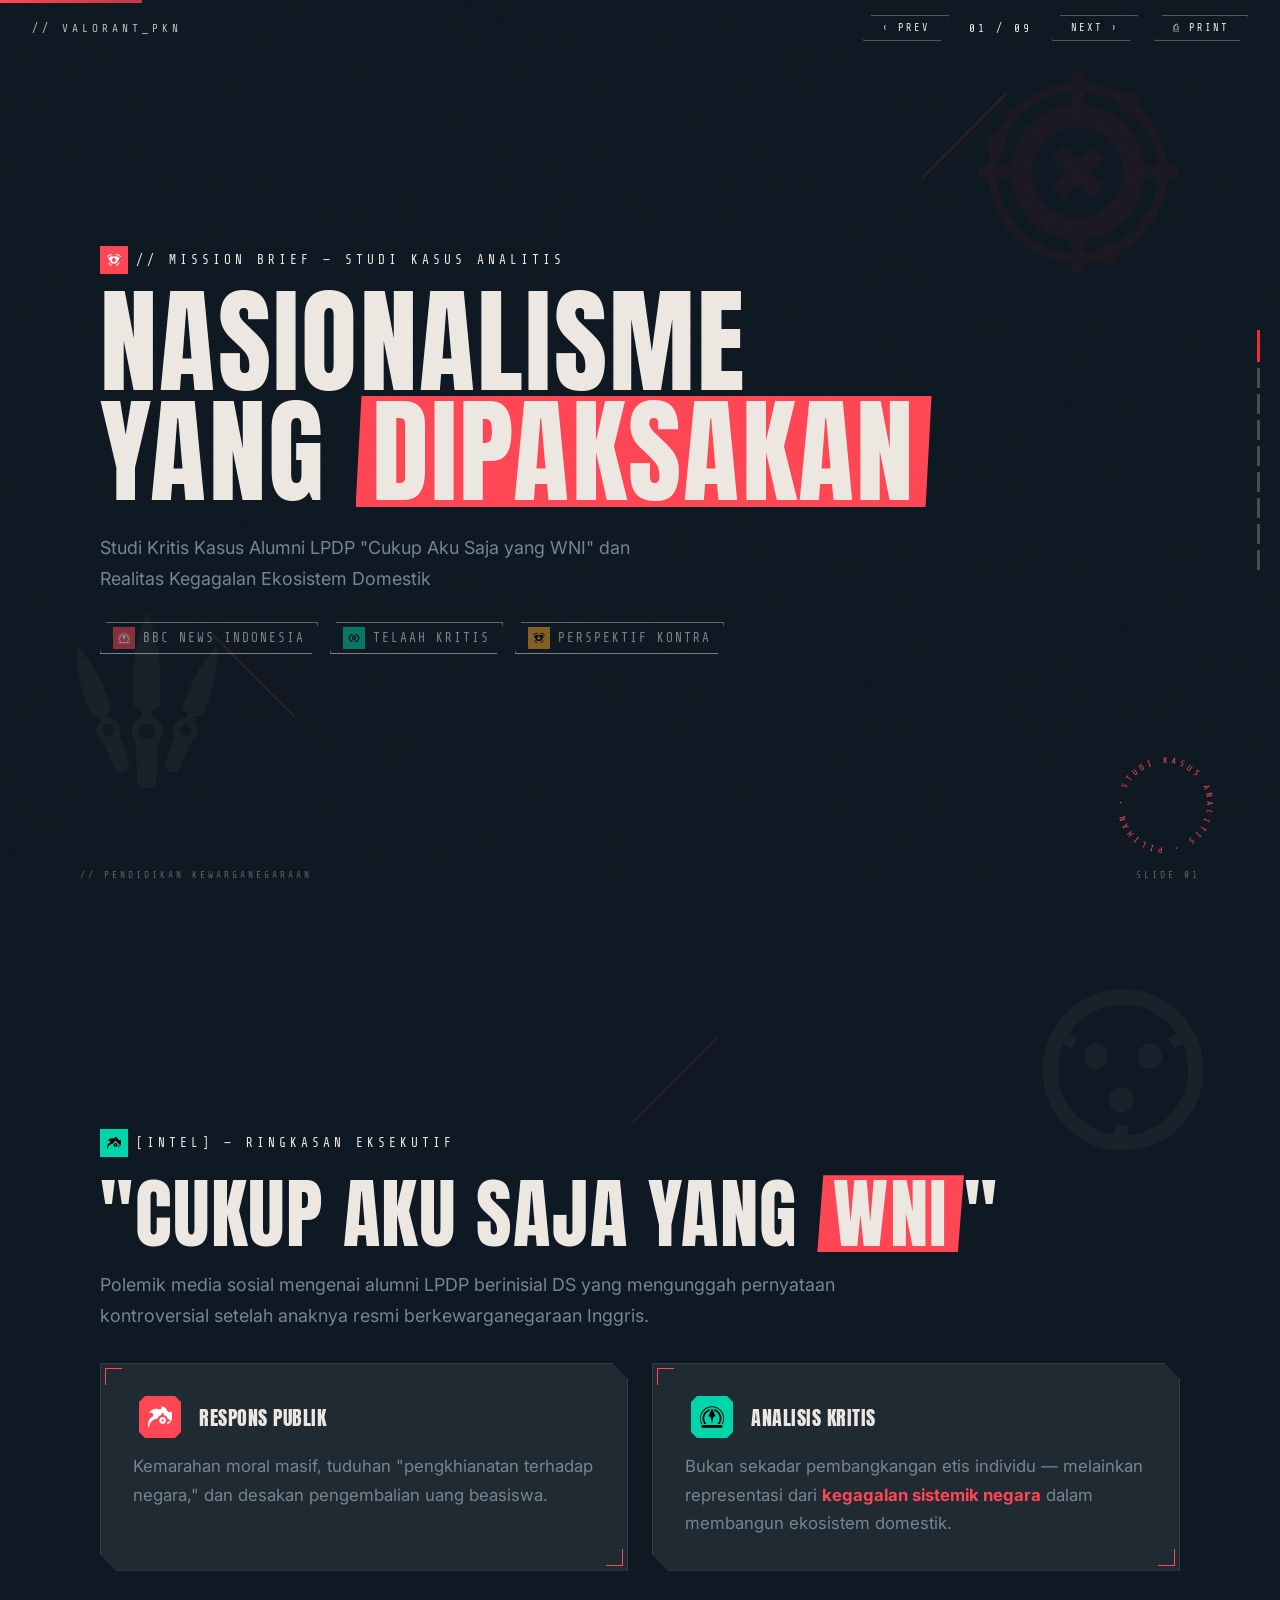
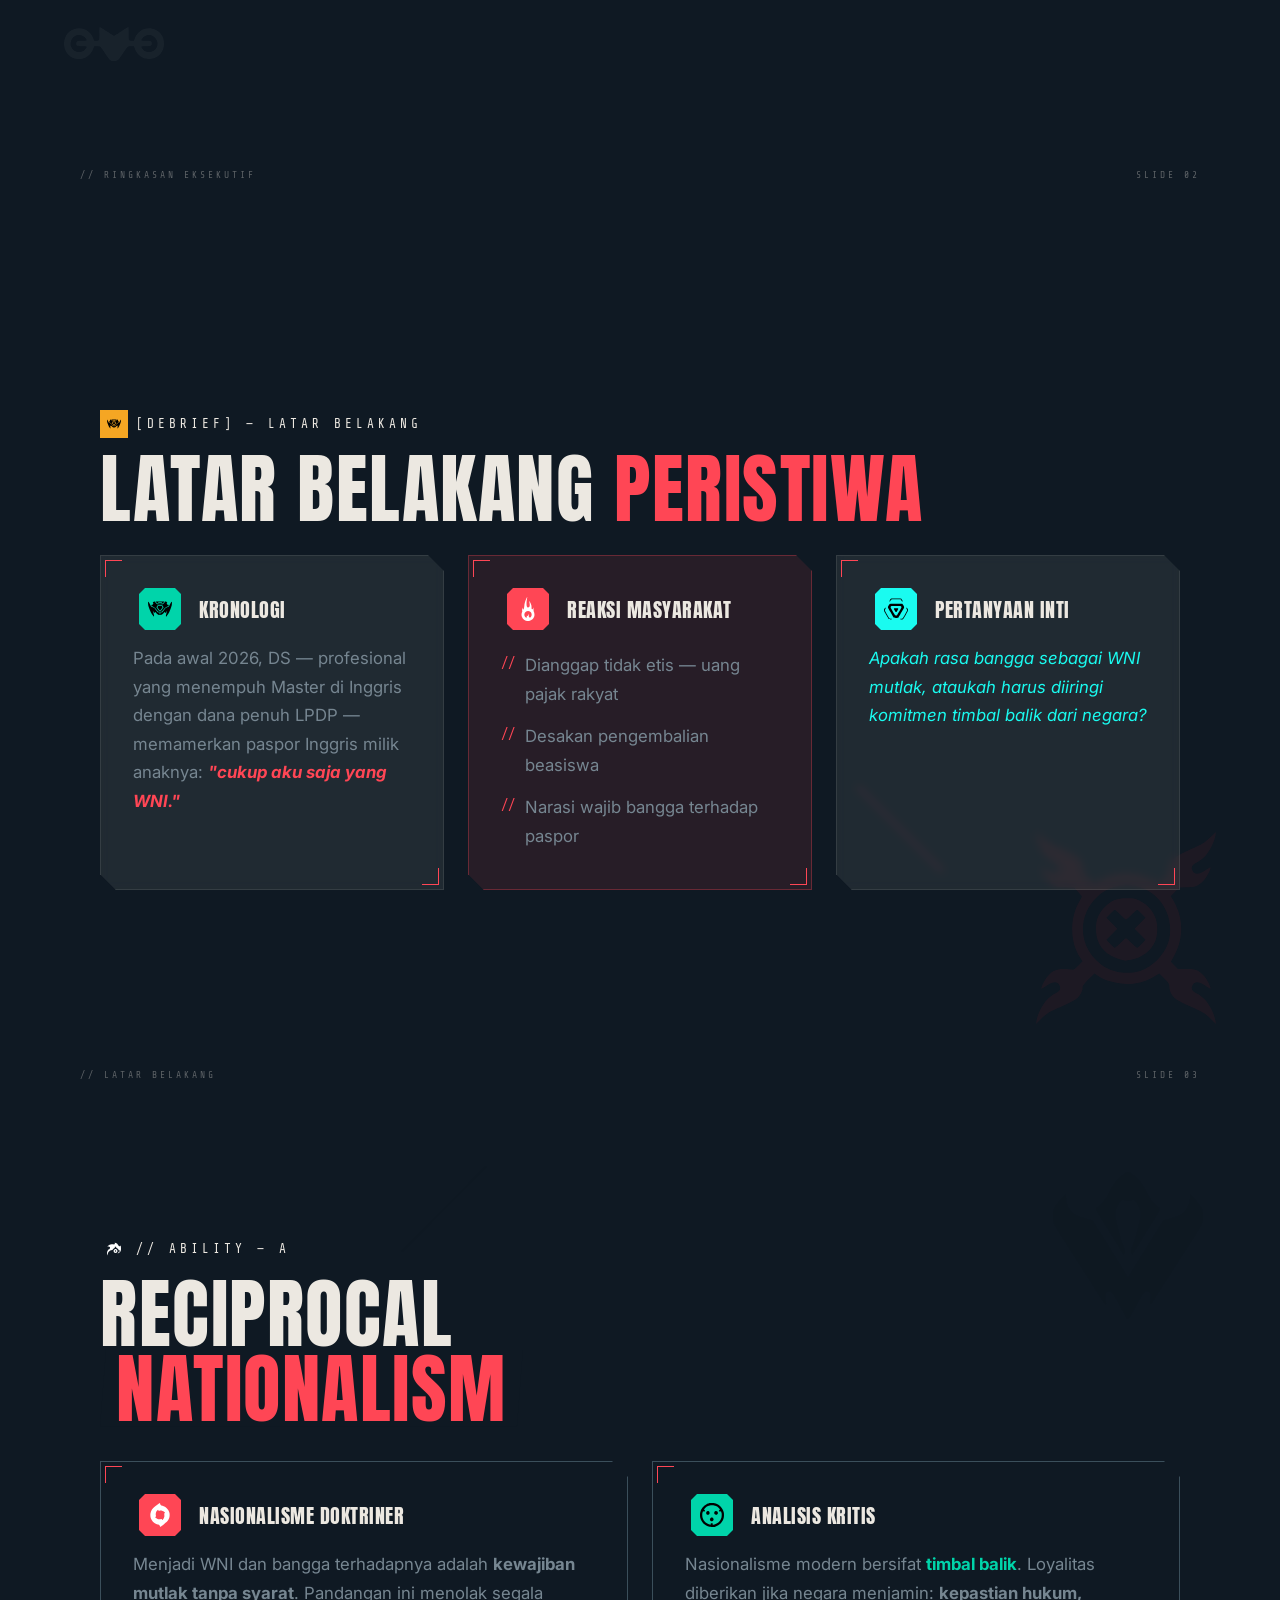
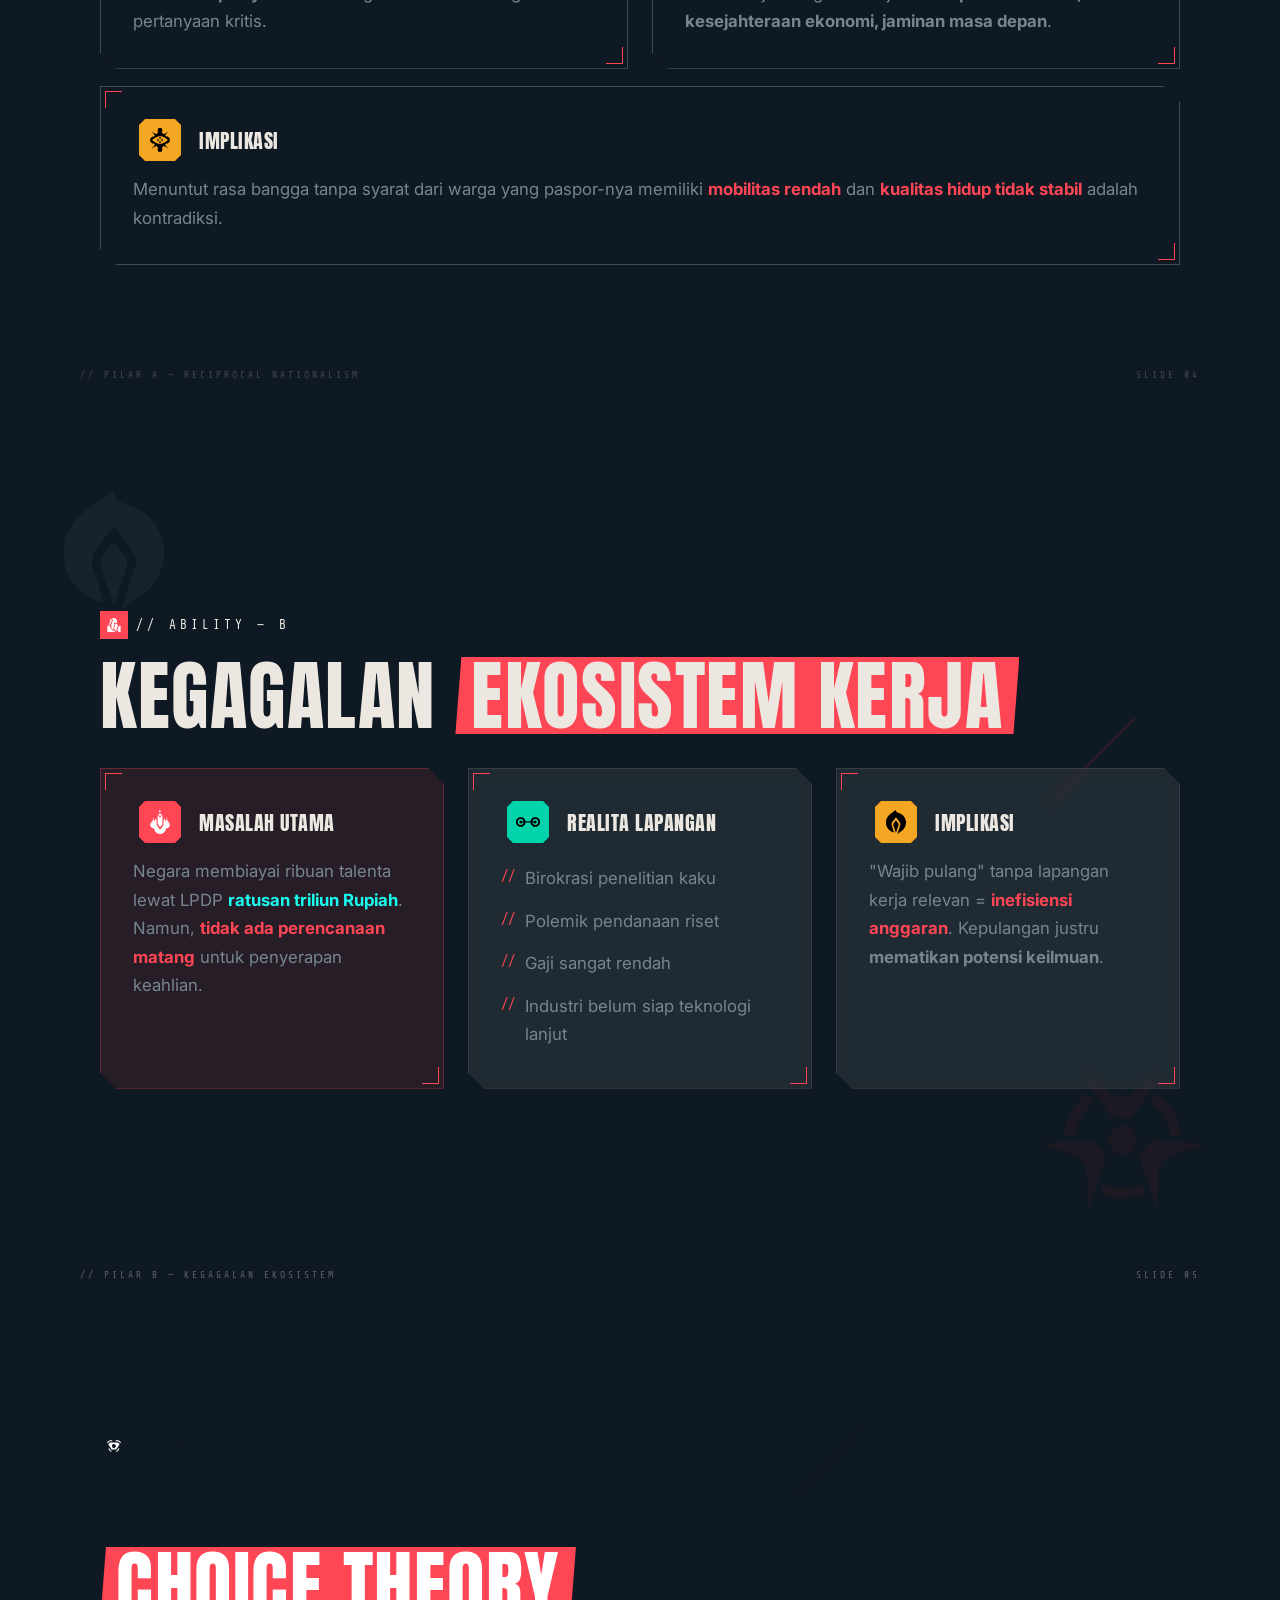
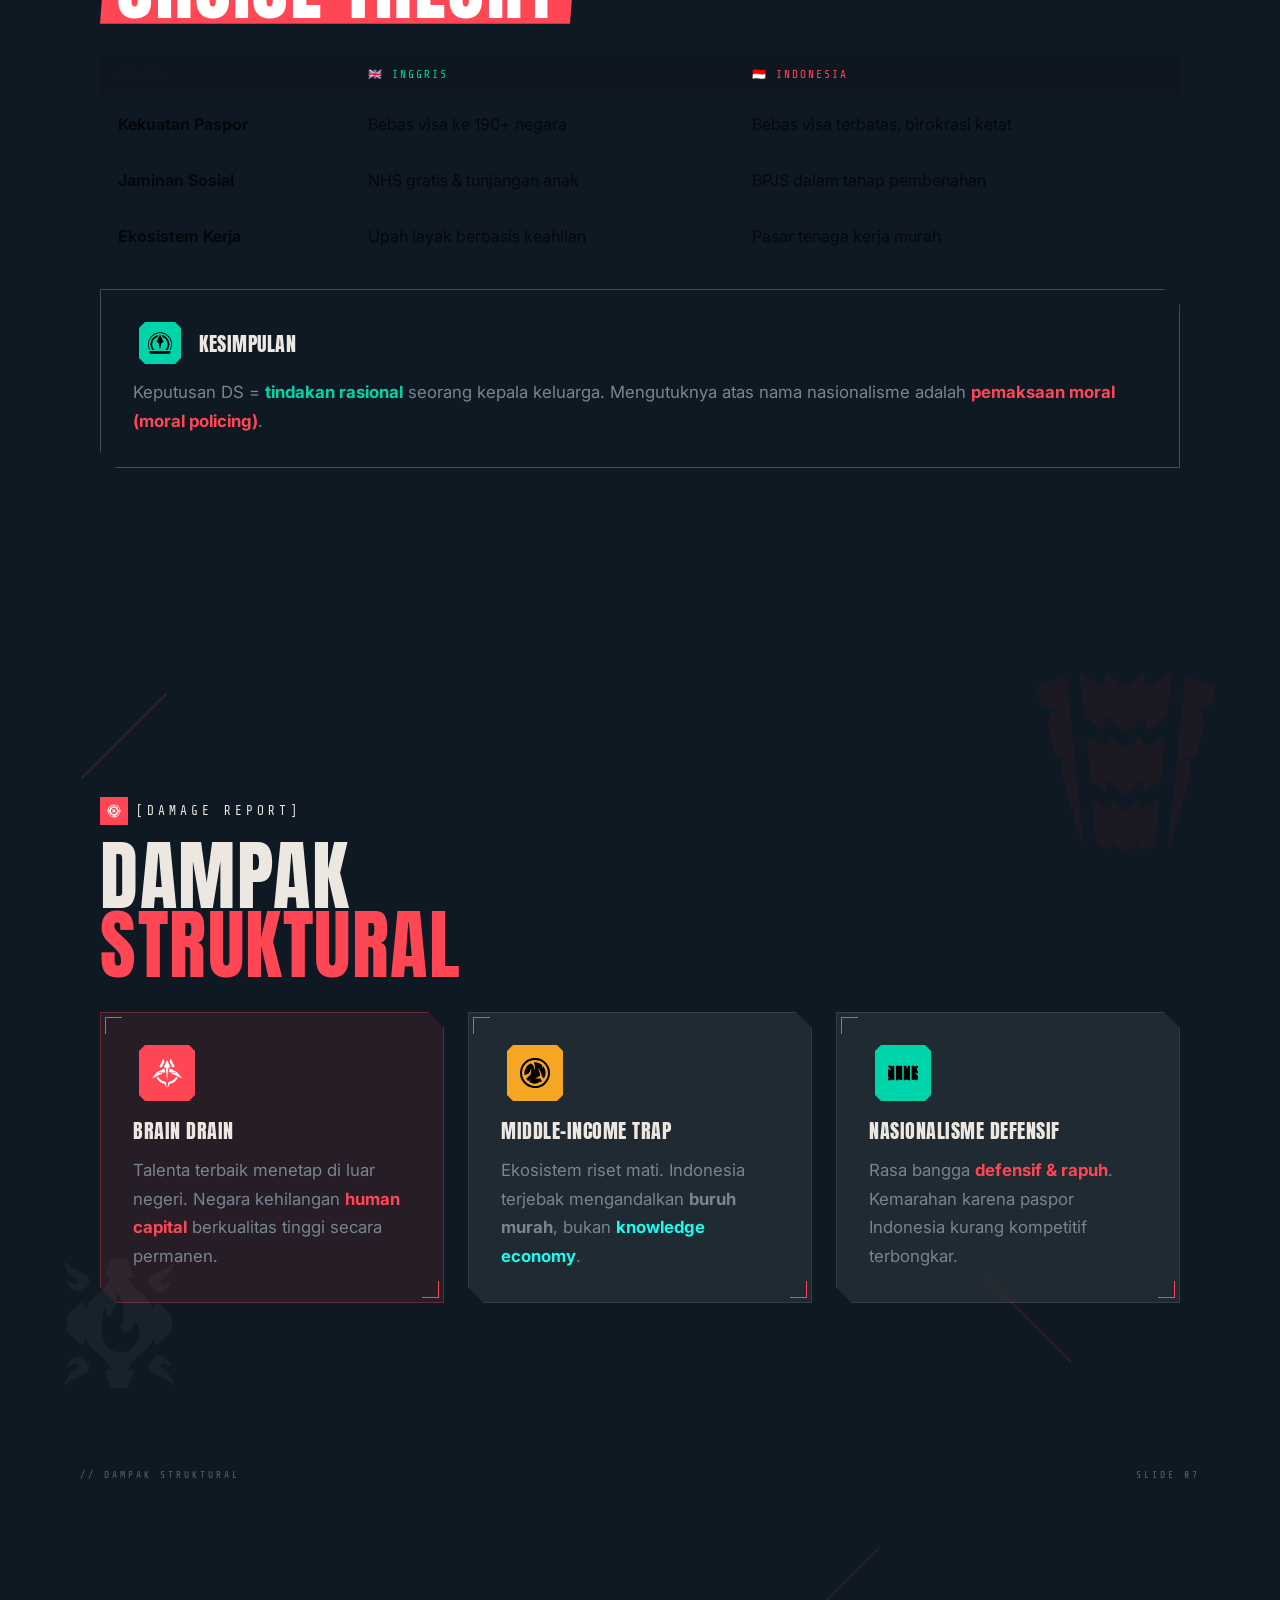
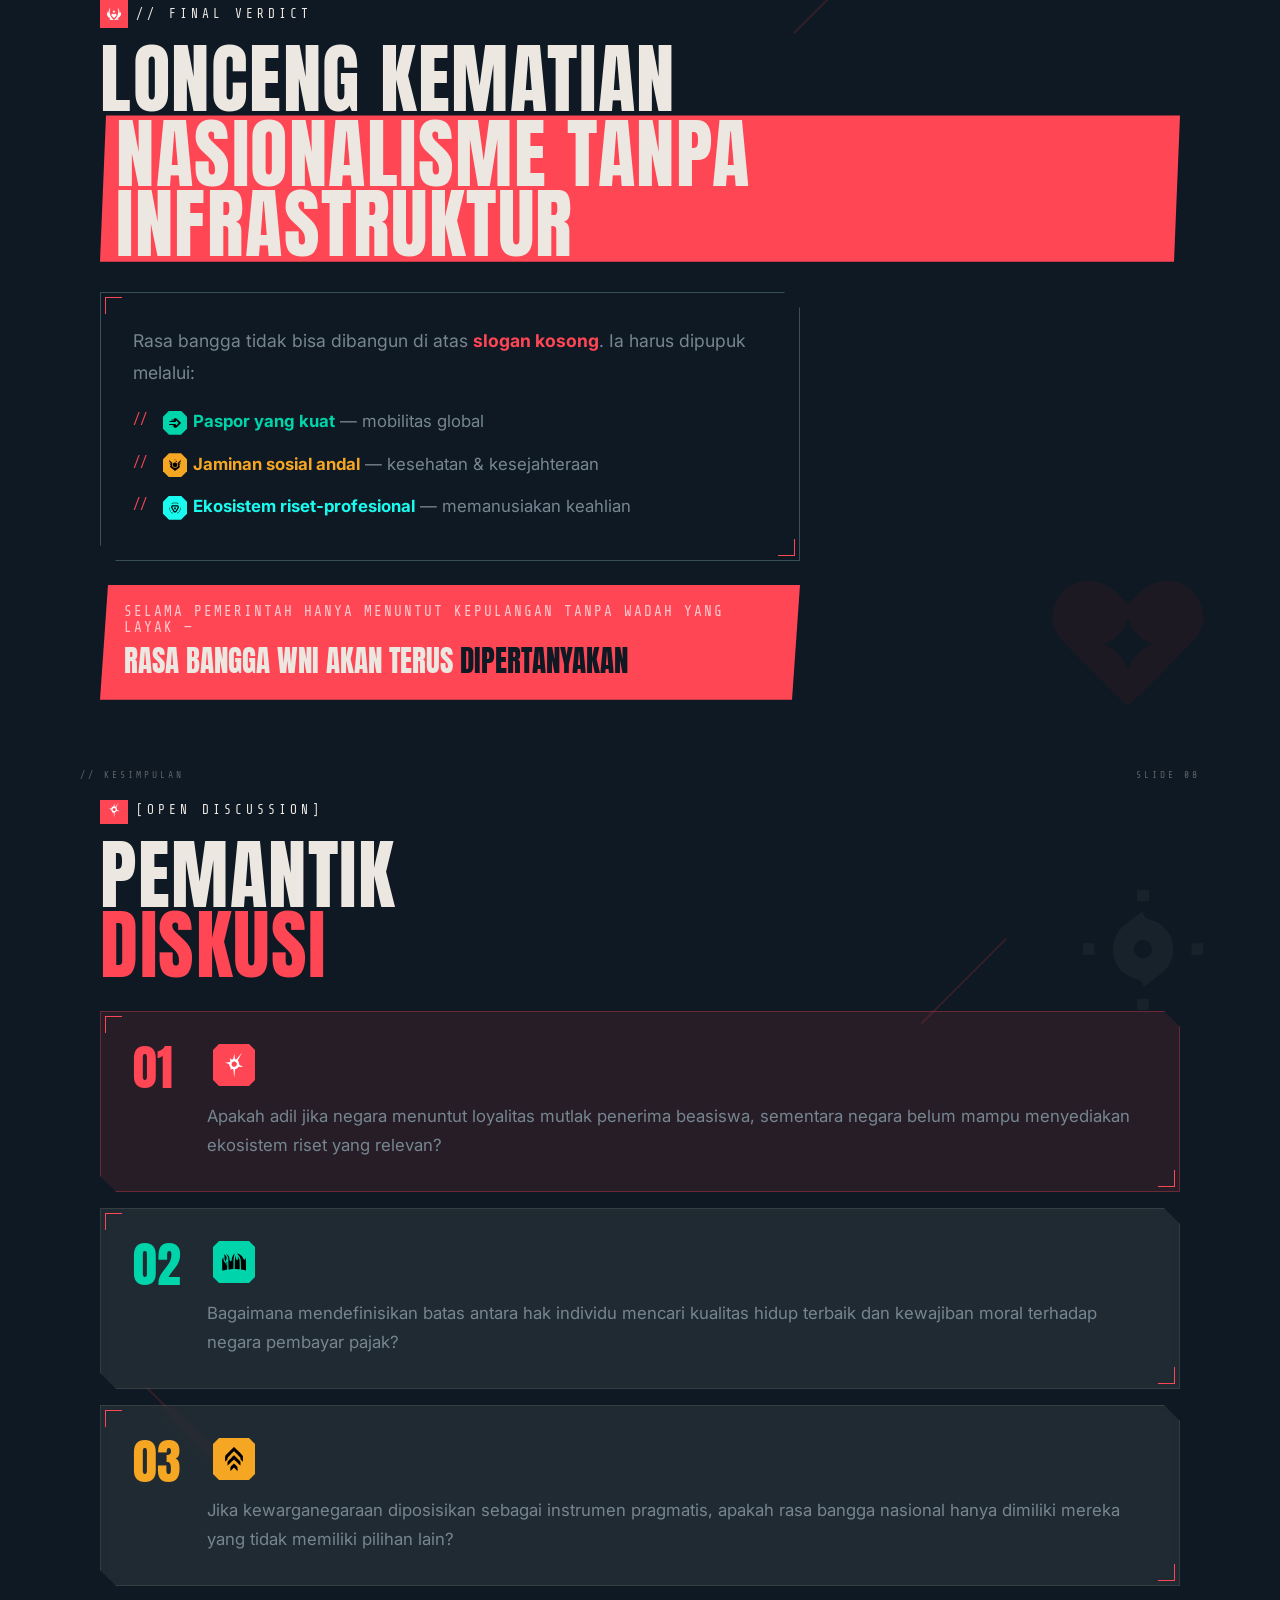
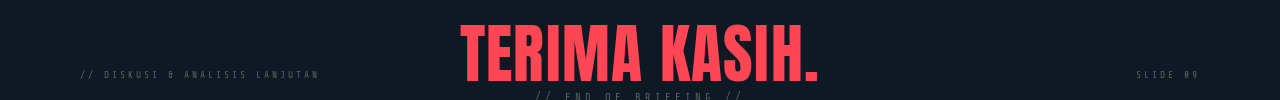
==== commit fae47813: "P, VALO" ====
--- a/valorant-ppt/index.html
+++ b/valorant-ppt/index.html
@@ -8,254 +8,257 @@
 </head>
 <body>
 
-<!-- BG overlay for smooth color transitions -->
 <div id="bg-overlay"></div>
-<!-- Progress bar -->
 <div id="progress-bar"></div>
-<!-- Cursor glow -->
 <div id="cursor-glow"></div>
 
 <!-- NAV -->
 <nav class="nav">
-<div class="nav-brand">// PKN</div>
-<div class="nav-mid">
-<button onclick="prev()">← PREV</button>
-<span class="nav-cnt" id="cnt">01 / 09</span>
-<button onclick="next()">NEXT →</button>
-<button onclick="window.print()" style="margin-left:10px">⎙ PRINT</button>
-</div>
+  <div class="nav-brand">// VALORANT_PKN</div>
+  <div class="nav-mid">
+    <button onclick="prev()">‹ PREV</button>
+    <span class="nav-cnt" id="cnt">01 / 09</span>
+    <button onclick="next()">NEXT ›</button>
+    <button onclick="window.print()" style="margin-left:8px">⎙ PRINT</button>
+  </div>
 </nav>
 
 <!-- Side dots -->
 <div class="nav-dots" id="nav-dots">
-<div class="nav-dot active" data-slide="1"></div>
-<div class="nav-dot" data-slide="2"></div>
-<div class="nav-dot" data-slide="3"></div>
-<div class="nav-dot" data-slide="4"></div>
-<div class="nav-dot" data-slide="5"></div>
-<div class="nav-dot" data-slide="6"></div>
-<div class="nav-dot" data-slide="7"></div>
-<div class="nav-dot" data-slide="8"></div>
-<div class="nav-dot" data-slide="9"></div>
+  <div class="nav-dot active" data-slide="1"></div>
+  <div class="nav-dot" data-slide="2"></div>
+  <div class="nav-dot" data-slide="3"></div>
+  <div class="nav-dot" data-slide="4"></div>
+  <div class="nav-dot" data-slide="5"></div>
+  <div class="nav-dot" data-slide="6"></div>
+  <div class="nav-dot" data-slide="7"></div>
+  <div class="nav-dot" data-slide="8"></div>
+  <div class="nav-dot" data-slide="9"></div>
 </div>
 
-<!-- ===== S1: COVER — LIME ===== -->
-<section class="slide s-lime pad-lg" id="s1">
-<div class="deco-icon dark" style="width:200px;top:8%;right:8%"><img src="../svg/orbital-strike.svg"></div>
-<div class="deco-icon dark" style="width:140px;bottom:12%;left:6%"><img src="../svg/blade-storm.svg"></div>
-<div style="flex:1;display:flex;flex-direction:column;justify-content:center;z-index:2">
-<h1 class="big big-hero reveal">NASIONALISME<br>YANG <span class="bg-hl-dark">DIPAKSAKAN</span></h1>
-<p class="sub reveal" style="margin-top:24px;max-width:550px;opacity:.7">Studi Kritis Kasus Alumni LPDP "Cukup Aku Saja yang WNI" dan Realitas Kegagalan Ekosistem Domestik</p>
-<div style="display:flex;gap:16px;margin-top:28px;flex-wrap:wrap" class="reveal">
-<span style="display:inline-flex;align-items:center;gap:8px;font-size:.75rem;font-weight:700;letter-spacing:1px;text-transform:uppercase;opacity:.6"><span class="glyph glyph-dark"><img src="../svg/spycam.svg"></span>BBC News Indonesia</span>
-<span style="display:inline-flex;align-items:center;gap:8px;font-size:.75rem;font-weight:700;letter-spacing:1px;text-transform:uppercase;opacity:.6"><span class="glyph glyph-dark"><img src="../svg/recon-bolt.svg"></span>Telaah Kritis</span>
-<span style="display:inline-flex;align-items:center;gap:8px;font-size:.75rem;font-weight:700;letter-spacing:1px;text-transform:uppercase;opacity:.6"><span class="glyph glyph-dark"><img src="../svg/neural-theft.svg"></span>Perspektif Kontra</span>
-</div>
-</div>
-<div class="badge-rotate"><svg viewBox="0 0 110 110"><defs><path id="cp" d="M55,55 m-42,0 a42,42 0 1,1 84,0 a42,42 0 1,1 -84,0"/></defs><text font-size="8.5" font-family="Inter" font-weight="700" letter-spacing="3" fill="#0e0e0e"><textPath href="#cp">• STUDI KASUS ANALITIS • PILIHAN 2 • FEB 2026 </textPath></text></svg></div>
-<div class="sf"><span>// PENDIDIKAN KEWARGANEGARAAN</span><span>SLIDE 01</span></div>
-</section>
-
-<!-- ===== S2: RINGKASAN — INDIGO ===== -->
-<section class="slide s-indigo pad-lg" id="s2">
-<div class="deco-icon light" style="width:160px;top:10%;right:6%"><img src="../svg/cyber-cage.svg"></div>
-<div class="deco-icon light" style="width:100px;bottom:15%;left:5%"><img src="../svg/owl-drone.svg"></div>
-<div class="split" style="z-index:2">
-<div>
-<h2 class="big big-section reveal">"CUKUP AKU<br>SAJA YANG <span class="bg-hl bg-hl-lime" style="color:#000">WNI</span>"</h2>
-<p class="sub reveal" style="margin-top:20px">Polemik media sosial mengenai alumni LPDP berinisial DS yang mengunggah pernyataan kontroversial setelah anaknya resmi berkewarganegaraan Inggris.</p>
-</div>
-<div>
-<div class="card-gs card-dark reveal">
-<div style="display:flex;gap:12px;align-items:center;margin-bottom:14px"><span class="glyph glyph-coral"><img src="../svg/paranoia.svg"></span><h3 style="margin:0">Respons Publik</h3></div>
-<p>Kemarahan moral masif, tuduhan "pengkhianatan terhadap negara," dan desakan pengembalian uang beasiswa.</p>
-</div>
-<div class="card-gs card-dark reveal" style="margin-top:16px">
-<div style="display:flex;gap:12px;align-items:center;margin-bottom:14px"><span class="glyph glyph-lime"><img src="../svg/recon-bolt.svg"></span><h3 style="margin:0">Analisis Kritis</h3></div>
-<p>Bukan sekadar pembangkangan etis individu — melainkan representasi dari <strong>kegagalan sistemik negara</strong> dalam membangun ekosistem domestik.</p>
-</div>
-</div>
-</div>
-<div class="sf"><span>// RINGKASAN EKSEKUTIF</span><span>SLIDE 02</span></div>
-</section>
-
-<!-- ===== S3: LATAR BELAKANG — DARK ===== -->
+<!-- ===== S1: COVER ===== -->
+<section class="slide s-dark pad-lg" id="s1">
+  <div class="slash-accent" style="top:15%;right:20%"></div>
+  <div class="slash-accent" style="bottom:25%;left:15%;transform:rotate(45deg)"></div>
+  <div class="deco-icon red" style="width:200px;top:8%;right:8%"><img src="../svg/orbital-strike.svg"></div>
+  <div class="deco-icon light" style="width:140px;bottom:12%;left:6%"><img src="../svg/blade-storm.svg"></div>
+  <div style="flex:1;display:flex;flex-direction:column;justify-content:center;z-index:3">
+    <div class="tactical-label reveal"><span class="label-icon glyph-red"><img src="../svg/spycam.svg" style="filter:brightness(0) invert(1)"></span>// MISSION BRIEF — STUDI KASUS ANALITIS</div>
+    <h1 class="big big-hero reveal">NASIONALISME<br>YANG <span class="bg-hl bg-hl-red">DIPAKSAKAN</span></h1>
+    <p class="sub reveal" style="margin-top:24px;max-width:550px">Studi Kritis Kasus Alumni LPDP "Cukup Aku Saja yang WNI" dan Realitas Kegagalan Ekosistem Domestik</p>
+    <div style="display:flex;gap:12px;margin-top:28px;flex-wrap:wrap" class="reveal">
+      <span class="tag-source"><span class="glyph glyph-red"><img src="../svg/recon-bolt.svg"></span>BBC News Indonesia</span>
+      <span class="tag-source"><span class="glyph glyph-teal"><img src="../svg/neural-theft.svg"></span>Telaah Kritis</span>
+      <span class="tag-source"><span class="glyph glyph-gold"><img src="../svg/spycam.svg"></span>Perspektif Kontra</span>
+    </div>
+  </div>
+  <div class="badge-rotate"><svg viewBox="0 0 110 110"><defs><path id="cp" d="M55,55 m-42,0 a42,42 0 1,1 84,0 a42,42 0 1,1 -84,0"/></defs><text font-size="8.5" font-family="Share Tech Mono" font-weight="400" letter-spacing="3" fill="#FF4655"><textPath href="#cp">• STUDI KASUS ANALITIS • PILIHAN 2 • FEB 2026 </textPath></text></svg></div>
+  <div class="sf"><span>// PENDIDIKAN KEWARGANEGARAAN</span><span>SLIDE 01</span></div>
+</section>
+
+<!-- ===== S2: RINGKASAN ===== -->
+<section class="slide s-dark pad-lg" id="s2">
+  <div class="slash-accent" style="top:20%;left:48%"></div>
+  <div class="deco-icon light" style="width:160px;top:10%;right:6%"><img src="../svg/cyber-cage.svg"></div>
+  <div class="deco-icon light" style="width:100px;bottom:15%;left:5%"><img src="../svg/owl-drone.svg"></div>
+  <div style="z-index:3;max-width:1100px;margin:0 auto;width:100%">
+    <div class="tactical-label reveal"><span class="label-icon glyph-teal"><img src="../svg/paranoia.svg" style="filter:brightness(0)"></span>[INTEL] — RINGKASAN EKSEKUTIF</div>
+    <h2 class="big big-section reveal">"CUKUP AKU SAJA YANG <span class="bg-hl bg-hl-red">WNI</span>"</h2>
+    <p class="sub reveal" style="margin-top:16px;max-width:800px">Polemik media sosial mengenai alumni LPDP berinisial DS yang mengunggah pernyataan kontroversial setelah anaknya resmi berkewarganegaraan Inggris.</p>
+    <div class="g2" style="margin-top:32px">
+      <div class="card-tac card-light reveal">
+        <div style="display:flex;gap:12px;align-items:center;margin-bottom:14px"><span class="glyph glyph-red"><img src="../svg/paranoia.svg"></span><h3 style="margin:0">Respons Publik</h3></div>
+        <p>Kemarahan moral masif, tuduhan "pengkhianatan terhadap negara," dan desakan pengembalian uang beasiswa.</p>
+      </div>
+      <div class="card-tac card-light reveal">
+        <div style="display:flex;gap:12px;align-items:center;margin-bottom:14px"><span class="glyph glyph-teal"><img src="../svg/recon-bolt.svg"></span><h3 style="margin:0">Analisis Kritis</h3></div>
+        <p>Bukan sekadar pembangkangan etis individu — melainkan representasi dari <strong style="color:var(--val-red)">kegagalan sistemik negara</strong> dalam membangun ekosistem domestik.</p>
+      </div>
+    </div>
+  </div>
+  <div class="sf"><span>// RINGKASAN EKSEKUTIF</span><span>SLIDE 02</span></div>
+</section>
+
+<!-- ===== S3: LATAR BELAKANG ===== -->
 <section class="slide s-dark pad-lg" id="s3">
-<div class="deco-icon light" style="width:180px;bottom:8%;right:5%"><img src="../svg/showstopper.svg"></div>
-<div style="z-index:2">
-<h2 class="big big-section reveal">LATAR BELAKANG<br><span class="hl-lime">PERISTIWA</span></h2>
-<div class="split" style="margin-top:36px;gap:30px">
-<div>
-<div class="card-gs card-light reveal">
-<div style="display:flex;gap:12px;align-items:center;margin-bottom:14px"><span class="glyph glyph-lime"><img src="../svg/boom-bot.svg"></span><h3 style="margin:0">Kronologi</h3></div>
-<p>Pada awal 2026, DS — profesional yang menempuh Master di Inggris dengan dana penuh LPDP — memamerkan paspor Inggris milik anaknya: <strong><em>"cukup aku saja yang WNI."</em></strong></p>
-</div>
-</div>
-<div>
-<div class="card-gs card-light reveal" style="margin-bottom:16px">
-<div style="display:flex;gap:12px;align-items:center;margin-bottom:14px"><span class="glyph glyph-coral"><img src="../svg/hot-hands.svg"></span><h3 style="margin:0">Reaksi Masyarakat</h3></div>
-<ul><li>Dianggap tidak etis — uang pajak rakyat</li><li>Desakan pengembalian beasiswa</li><li>Narasi wajib bangga terhadap paspor</li></ul>
-</div>
-<div class="card-gs card-light reveal">
-<div style="display:flex;gap:12px;align-items:center;margin-bottom:14px"><span class="glyph glyph-indigo"><img src="../svg/stim-beacon.svg"></span><h3 style="margin:0">Pertanyaan Inti</h3></div>
-<p style="font-style:italic;color:var(--indigo)">Apakah rasa bangga sebagai WNI mutlak, ataukah harus diiringi komitmen timbal balik dari negara?</p>
-</div>
-</div>
-</div>
-</div>
-<div class="sf"><span>// LATAR BELAKANG</span><span>SLIDE 03</span></div>
-</section>
-
-<!-- ===== S4: PILAR A — LIME ===== -->
-<section class="slide s-lime pad-lg" id="s4">
-<div class="deco-icon dark" style="width:150px;top:8%;right:6%"><img src="../svg/from-the-shadows.svg"></div>
-<div style="z-index:2">
-<p class="reveal" style="font-size:.7rem;font-weight:900;letter-spacing:4px;text-transform:uppercase;opacity:.5;margin-bottom:8px"><span class="glyph glyph-dark" style="width:28px;height:28px;margin-right:4px"><img src="../svg/paranoia.svg" style="width:14px;height:14px"></span>ABILITY — A</p>
-<h2 class="big big-section reveal">RECIPROCAL<br><span class="bg-hl-dark">NATIONALISM</span></h2>
-<div class="g2" style="margin-top:32px">
-<div class="card-gs card-solid-dark reveal">
-<div style="display:flex;gap:12px;align-items:center;margin-bottom:14px"><span class="glyph glyph-pink"><img src="../svg/dark-cover.svg"></span><h3 style="margin:0;color:var(--off)">Nasionalisme Doktriner</h3></div>
-<p style="color:rgba(255,255,255,.75)">Menjadi WNI dan bangga terhadapnya adalah <strong>kewajiban mutlak tanpa syarat</strong>. Pandangan ini menolak segala pertanyaan kritis.</p>
-</div>
-<div class="card-gs card-solid-dark reveal">
-<div style="display:flex;gap:12px;align-items:center;margin-bottom:14px"><span class="glyph glyph-mint"><img src="../svg/cyber-cage.svg"></span><h3 style="margin:0;color:var(--off)">Analisis Kritis</h3></div>
-<p style="color:rgba(255,255,255,.75)">Nasionalisme modern bersifat <strong>timbal balik</strong>. Loyalitas diberikan jika negara menjamin: <strong>kepastian hukum, kesejahteraan ekonomi, jaminan masa depan</strong>.</p>
-</div>
-</div>
-<div class="card-gs card-solid-dark reveal" style="margin-top:18px">
-<div style="display:flex;gap:12px;align-items:center;margin-bottom:14px"><span class="glyph glyph-coral"><img src="../svg/flashpoint.svg"></span><h3 style="margin:0;color:var(--off)">Implikasi</h3></div>
-<p style="color:rgba(255,255,255,.75)">Menuntut rasa bangga tanpa syarat dari warga yang paspor-nya memiliki <strong>mobilitas rendah</strong> dan <strong>kualitas hidup tidak stabil</strong> adalah kontradiksi.</p>
-</div>
-</div>
-<div class="sf"><span>// PILAR A — RECIPROCAL NATIONALISM</span><span>SLIDE 04</span></div>
-</section>
-
-<!-- ===== S5: PILAR B — INDIGO ===== -->
-<section class="slide s-indigo pad-lg" id="s5">
-<div class="deco-icon light" style="width:160px;bottom:10%;right:6%"><img src="../svg/vipers-pit.svg"></div>
-<div class="deco-icon light" style="width:100px;top:10%;left:5%"><img src="../svg/poison-cloud.svg"></div>
-<div style="z-index:2">
-<p class="reveal" style="font-size:.7rem;font-weight:900;letter-spacing:4px;text-transform:uppercase;opacity:.5;margin-bottom:8px"><span class="glyph glyph-off" style="width:28px;height:28px;margin-right:4px"><img src="../svg/toxic-screen.svg" style="width:14px;height:14px"></span>ABILITY — B</p>
-<h2 class="big big-section reveal">KEGAGALAN<br><span class="bg-hl bg-hl-lime" style="color:#000">EKOSISTEM KERJA</span></h2>
-<div class="split" style="margin-top:32px;gap:30px">
-<div>
-<div class="card-gs card-dark reveal">
-<div style="display:flex;gap:12px;align-items:center;margin-bottom:14px"><span class="glyph glyph-coral"><img src="../svg/snake-bite.svg"></span><h3 style="margin:0">Masalah Utama</h3></div>
-<p>Negara membiayai ribuan talenta lewat LPDP <strong>ratusan triliun Rupiah</strong>. Namun, <strong>tidak ada perencanaan matang</strong> untuk penyerapan keahlian.</p>
-</div>
-</div>
-<div>
-<div class="card-gs card-dark reveal" style="margin-bottom:16px">
-<div style="display:flex;gap:12px;align-items:center;margin-bottom:14px"><span class="glyph glyph-lime"><img src="../svg/trapwire.svg"></span><h3 style="margin:0">Realita Lapangan</h3></div>
-<ul><li>Birokrasi penelitian kaku</li><li>Polemik pendanaan riset</li><li>Gaji sangat rendah</li><li>Industri belum siap teknologi lanjut</li></ul>
-</div>
-<div class="card-gs card-dark reveal">
-<div style="display:flex;gap:12px;align-items:center;margin-bottom:14px"><span class="glyph glyph-pink"><img src="../svg/poison-cloud.svg"></span><h3 style="margin:0">Implikasi</h3></div>
-<p>"Wajib pulang" tanpa lapangan kerja relevan = <strong>inefisiensi anggaran</strong>. Kepulangan justru <strong>mematikan potensi keilmuan</strong>.</p>
-</div>
-</div>
-</div>
-</div>
-<div class="sf"><span>// PILAR B — KEGAGALAN EKOSISTEM</span><span>SLIDE 05</span></div>
-</section>
-
-<!-- ===== S6: PILAR C — OFF-WHITE ===== -->
+  <div class="slash-accent" style="bottom:30%;right:25%;transform:rotate(45deg)"></div>
+  <div class="deco-icon red" style="width:180px;bottom:8%;right:5%"><img src="../svg/showstopper.svg"></div>
+  <div style="z-index:3;max-width:1100px;margin:0 auto;width:100%">
+    <div class="tactical-label reveal"><span class="label-icon glyph-gold"><img src="../svg/boom-bot.svg" style="filter:brightness(0)"></span>[DEBRIEF] — LATAR BELAKANG</div>
+    <h2 class="big big-section reveal">LATAR BELAKANG <span class="hl-red">PERISTIWA</span></h2>
+    <div class="g3" style="margin-top:32px">
+      <div class="card-tac card-light reveal">
+        <div style="display:flex;gap:12px;align-items:center;margin-bottom:14px"><span class="glyph glyph-teal"><img src="../svg/boom-bot.svg"></span><h3 style="margin:0">Kronologi</h3></div>
+        <p>Pada awal 2026, DS — profesional yang menempuh Master di Inggris dengan dana penuh LPDP — memamerkan paspor Inggris milik anaknya: <strong style="color:var(--val-red)"><em>"cukup aku saja yang WNI."</em></strong></p>
+      </div>
+      <div class="card-tac card-red reveal">
+        <div style="display:flex;gap:12px;align-items:center;margin-bottom:14px"><span class="glyph glyph-red"><img src="../svg/hot-hands.svg"></span><h3 style="margin:0">Reaksi Masyarakat</h3></div>
+        <ul><li>Dianggap tidak etis — uang pajak rakyat</li><li>Desakan pengembalian beasiswa</li><li>Narasi wajib bangga terhadap paspor</li></ul>
+      </div>
+      <div class="card-tac card-light reveal">
+        <div style="display:flex;gap:12px;align-items:center;margin-bottom:14px"><span class="glyph glyph-cyan"><img src="../svg/stim-beacon.svg"></span><h3 style="margin:0">Pertanyaan Inti</h3></div>
+        <p style="font-style:italic;color:var(--val-cyan)">Apakah rasa bangga sebagai WNI mutlak, ataukah harus diiringi komitmen timbal balik dari negara?</p>
+      </div>
+    </div>
+  </div>
+  <div class="sf"><span>// LATAR BELAKANG</span><span>SLIDE 03</span></div>
+</section>
+
+<!-- ===== S4: PILAR A ===== -->
+<section class="slide s-red pad-lg" id="s4">
+  <div class="slash-accent" style="top:12%;left:30%;background:rgba(0,0,0,.2)"></div>
+  <div class="deco-icon dark" style="width:150px;top:8%;right:6%"><img src="../svg/from-the-shadows.svg"></div>
+  <div style="z-index:3;max-width:1100px;margin:0 auto;width:100%">
+    <div class="tactical-label reveal" style="opacity:.7"><span class="label-icon glyph-dark"><img src="../svg/paranoia.svg" style="filter:brightness(0) invert(1)"></span>// ABILITY — A</div>
+    <h2 class="big big-section reveal" style="color:var(--val-white)">RECIPROCAL<br><span class="bg-hl bg-hl-dark">NATIONALISM</span></h2>
+    <div class="g2" style="margin-top:32px">
+      <div class="card-tac card-solid-dark reveal">
+        <div style="display:flex;gap:12px;align-items:center;margin-bottom:14px"><span class="glyph glyph-red"><img src="../svg/dark-cover.svg"></span><h3 style="margin:0">Nasionalisme Doktriner</h3></div>
+        <p>Menjadi WNI dan bangga terhadapnya adalah <strong>kewajiban mutlak tanpa syarat</strong>. Pandangan ini menolak segala pertanyaan kritis.</p>
+      </div>
+      <div class="card-tac card-solid-dark reveal">
+        <div style="display:flex;gap:12px;align-items:center;margin-bottom:14px"><span class="glyph glyph-teal"><img src="../svg/cyber-cage.svg"></span><h3 style="margin:0">Analisis Kritis</h3></div>
+        <p>Nasionalisme modern bersifat <strong style="color:var(--val-teal)">timbal balik</strong>. Loyalitas diberikan jika negara menjamin: <strong>kepastian hukum, kesejahteraan ekonomi, jaminan masa depan</strong>.</p>
+      </div>
+    </div>
+    <div class="card-tac card-solid-dark reveal" style="margin-top:18px">
+      <div style="display:flex;gap:12px;align-items:center;margin-bottom:14px"><span class="glyph glyph-gold"><img src="../svg/flashpoint.svg"></span><h3 style="margin:0">Implikasi</h3></div>
+      <p>Menuntut rasa bangga tanpa syarat dari warga yang paspor-nya memiliki <strong style="color:var(--val-red)">mobilitas rendah</strong> dan <strong style="color:var(--val-red)">kualitas hidup tidak stabil</strong> adalah kontradiksi.</p>
+    </div>
+  </div>
+  <div class="sf"><span>// PILAR A — RECIPROCAL NATIONALISM</span><span>SLIDE 04</span></div>
+</section>
+
+<!-- ===== S5: PILAR B ===== -->
+<section class="slide s-dark pad-lg" id="s5">
+  <div class="slash-accent" style="top:40%;right:10%"></div>
+  <div class="deco-icon red" style="width:160px;bottom:10%;right:6%"><img src="../svg/vipers-pit.svg"></div>
+  <div class="deco-icon light" style="width:100px;top:10%;left:5%"><img src="../svg/poison-cloud.svg"></div>
+  <div style="z-index:3;max-width:1100px;margin:0 auto;width:100%">
+    <div class="tactical-label reveal"><span class="label-icon glyph-red"><img src="../svg/toxic-screen.svg" style="filter:brightness(0) invert(1)"></span>// ABILITY — B</div>
+    <h2 class="big big-section reveal">KEGAGALAN <span class="bg-hl bg-hl-red">EKOSISTEM KERJA</span></h2>
+    <div class="g3" style="margin-top:32px">
+      <div class="card-tac card-red reveal">
+        <div style="display:flex;gap:12px;align-items:center;margin-bottom:14px"><span class="glyph glyph-red"><img src="../svg/snake-bite.svg"></span><h3 style="margin:0">Masalah Utama</h3></div>
+        <p>Negara membiayai ribuan talenta lewat LPDP <strong style="color:var(--val-cyan)">ratusan triliun Rupiah</strong>. Namun, <strong style="color:var(--val-red)">tidak ada perencanaan matang</strong> untuk penyerapan keahlian.</p>
+      </div>
+      <div class="card-tac card-light reveal">
+        <div style="display:flex;gap:12px;align-items:center;margin-bottom:14px"><span class="glyph glyph-teal"><img src="../svg/trapwire.svg"></span><h3 style="margin:0">Realita Lapangan</h3></div>
+        <ul><li>Birokrasi penelitian kaku</li><li>Polemik pendanaan riset</li><li>Gaji sangat rendah</li><li>Industri belum siap teknologi lanjut</li></ul>
+      </div>
+      <div class="card-tac card-light reveal">
+        <div style="display:flex;gap:12px;align-items:center;margin-bottom:14px"><span class="glyph glyph-gold"><img src="../svg/poison-cloud.svg"></span><h3 style="margin:0">Implikasi</h3></div>
+        <p>"Wajib pulang" tanpa lapangan kerja relevan = <strong style="color:var(--val-red)">inefisiensi anggaran</strong>. Kepulangan justru <strong>mematikan potensi keilmuan</strong>.</p>
+      </div>
+    </div>
+  </div>
+  <div class="sf"><span>// PILAR B — KEGAGALAN EKOSISTEM</span><span>SLIDE 05</span></div>
+</section>
+
+<!-- ===== S6: PILAR C ===== -->
 <section class="slide s-off pad-lg" id="s6">
-<div class="deco-icon dark" style="width:140px;top:8%;right:6%"><img src="../svg/shock-bolt.svg"></div>
-<div style="z-index:2">
-<p class="reveal" style="font-size:.7rem;font-weight:900;letter-spacing:4px;text-transform:uppercase;opacity:.4;margin-bottom:8px"><span class="glyph glyph-indigo" style="width:28px;height:28px;margin-right:4px"><img src="../svg/spycam.svg" style="width:14px;height:14px"></span>ULTIMATE — C</p>
-<h2 class="big big-section reveal" style="color:var(--dark)">RATIONAL<br><span class="bg-hl-indigo">CHOICE THEORY</span></h2>
-<table class="tbl tbl-light reveal" style="margin-top:28px">
-<thead><tr><th>Faktor</th><th style="color:var(--indigo)">🇬🇧 Inggris</th><th style="color:var(--coral)">🇮🇩 Indonesia</th></tr></thead>
-<tbody>
-<tr><td><strong>Kekuatan Paspor</strong></td><td>Bebas visa ke 190+ negara</td><td>Bebas visa terbatas, birokrasi ketat</td></tr>
-<tr><td><strong>Jaminan Sosial</strong></td><td>NHS gratis & tunjangan anak</td><td>BPJS dalam tahap pembenahan</td></tr>
-<tr><td><strong>Ekosistem Kerja</strong></td><td>Upah layak berbasis keahlian</td><td>Pasar tenaga kerja murah</td></tr>
-</tbody>
-</table>
-<div class="card-gs card-solid-dark reveal" style="margin-top:24px">
-<div style="display:flex;gap:12px;align-items:center;margin-bottom:14px"><span class="glyph glyph-lime"><img src="../svg/recon-bolt.svg"></span><h3 style="margin:0;color:var(--off)">Kesimpulan</h3></div>
-<p style="color:rgba(255,255,255,.8)">Keputusan DS = <strong>tindakan rasional</strong> seorang kepala keluarga. Mengutuknya atas nama nasionalisme adalah <strong>pemaksaan moral (moral policing)</strong>.</p>
-</div>
-</div>
-<div class="sf"><span>// PILAR C — RATIONAL CHOICE</span><span>SLIDE 06</span></div>
-</section>
-
-<!-- ===== S7: DAMPAK — DARK ===== -->
+  <div class="slash-accent" style="top:18%;left:60%;background:var(--val-dark)"></div>
+  <div class="deco-icon dark" style="width:140px;top:8%;right:6%"><img src="../svg/shock-bolt.svg"></div>
+  <div style="z-index:3;max-width:1100px;margin:0 auto;width:100%">
+    <div class="tactical-label reveal" style="color:var(--val-dark)"><span class="label-icon glyph-dark"><img src="../svg/spycam.svg" style="filter:brightness(0) invert(1)"></span>// ULTIMATE — C</div>
+    <h2 class="big big-section reveal" style="color:var(--val-dark)">RATIONAL<br><span class="bg-hl bg-hl-red" style="color:#fff">CHOICE THEORY</span></h2>
+    <table class="tbl tbl-light reveal" style="margin-top:28px">
+      <thead><tr><th>Faktor</th><th style="color:var(--val-teal)">🇬🇧 Inggris</th><th style="color:var(--val-red)">🇮🇩 Indonesia</th></tr></thead>
+      <tbody>
+        <tr><td><strong>Kekuatan Paspor</strong></td><td>Bebas visa ke 190+ negara</td><td>Bebas visa terbatas, birokrasi ketat</td></tr>
+        <tr><td><strong>Jaminan Sosial</strong></td><td>NHS gratis &amp; tunjangan anak</td><td>BPJS dalam tahap pembenahan</td></tr>
+        <tr><td><strong>Ekosistem Kerja</strong></td><td>Upah layak berbasis keahlian</td><td>Pasar tenaga kerja murah</td></tr>
+      </tbody>
+    </table>
+    <div class="card-tac card-solid-dark reveal" style="margin-top:24px">
+      <div style="display:flex;gap:12px;align-items:center;margin-bottom:14px"><span class="glyph glyph-teal"><img src="../svg/recon-bolt.svg"></span><h3 style="margin:0;color:var(--val-white)">Kesimpulan</h3></div>
+      <p style="color:var(--val-gray-100)">Keputusan DS = <strong style="color:var(--val-teal)">tindakan rasional</strong> seorang kepala keluarga. Mengutuknya atas nama nasionalisme adalah <strong style="color:var(--val-red)">pemaksaan moral (moral policing)</strong>.</p>
+    </div>
+  </div>
+  <div class="sf"><span>// PILAR C — RATIONAL CHOICE</span><span>SLIDE 06</span></div>
+</section>
+
+<!-- ===== S7: DAMPAK ===== -->
 <section class="slide s-dark pad-lg" id="s7">
-<div class="deco-icon light" style="width:180px;top:8%;right:5%"><img src="../svg/rolling-thunder.svg"></div>
-<div class="deco-icon light" style="width:110px;bottom:12%;left:5%"><img src="../svg/aftershock.svg"></div>
-<div style="z-index:2">
-<p class="reveal" style="font-size:.7rem;font-weight:900;letter-spacing:4px;text-transform:uppercase;opacity:.4;margin-bottom:8px"><span class="glyph glyph-coral" style="width:28px;height:28px;margin-right:4px"><img src="../svg/orbital-strike.svg" style="width:14px;height:14px"></span>DAMAGE REPORT</p>
-<h2 class="big big-section reveal">DAMPAK<br><span class="hl-coral">STRUKTURAL</span></h2>
-<div class="g3" style="margin-top:32px">
-<div class="card-gs card-light reveal">
-<span class="glyph glyph-lg glyph-coral" style="margin-bottom:14px"><img src="../svg/hunters-fury.svg"></span>
-<h3>Brain Drain</h3>
-<p>Talenta terbaik menetap di luar negeri. Negara kehilangan <strong>human capital</strong> berkualitas tinggi secara permanen.</p>
-</div>
-<div class="card-gs card-light reveal">
-<span class="glyph glyph-lg glyph-pink" style="margin-bottom:14px"><img src="../svg/slow-orb.svg"></span>
-<h3>Middle-Income Trap</h3>
-<p>Ekosistem riset mati. Indonesia terjebak mengandalkan <strong>buruh murah</strong>, bukan <strong>knowledge economy</strong>.</p>
-</div>
-<div class="card-gs card-light reveal">
-<span class="glyph glyph-lg glyph-mint" style="margin-bottom:14px"><img src="../svg/barrier-orb.svg"></span>
-<h3>Nasionalisme Defensif</h3>
-<p>Rasa bangga <strong>defensif & rapuh</strong>. Kemarahan karena paspor Indonesia kurang kompetitif terbongkar.</p>
-</div>
-</div>
-</div>
-<div class="sf"><span>// DAMPAK STRUKTURAL</span><span>SLIDE 07</span></div>
-</section>
-
-<!-- ===== S8: KESIMPULAN — LIME ===== -->
-<section class="slide s-lime pad-lg" id="s8">
-<div class="deco-icon dark" style="width:150px;bottom:10%;right:6%"><img src="../svg/resurrection.svg"></div>
-<div style="z-index:2;display:flex;flex-direction:column;justify-content:center;flex:1">
-<p class="reveal" style="font-size:.7rem;font-weight:900;letter-spacing:4px;text-transform:uppercase;opacity:.4;margin-bottom:8px"><span class="glyph glyph-dark" style="width:28px;height:28px;margin-right:4px"><img src="../svg/run-it-back.svg" style="width:14px;height:14px"></span>FINAL VERDICT</p>
-<h2 class="big big-section reveal">LONCENG KEMATIAN<br><span class="bg-hl-dark">NASIONALISME TANPA INFRASTRUKTUR</span></h2>
-<div class="card-gs card-solid-dark reveal" style="margin-top:28px;max-width:700px">
-<p style="color:rgba(255,255,255,.85);font-size:.95rem;line-height:1.8">Rasa bangga tidak bisa dibangun di atas <strong>slogan kosong</strong>. Ia harus dipupuk melalui:</p>
-<ul style="margin-top:12px;color:rgba(255,255,255,.8)">
-<li><span class="glyph glyph-lime" style="width:24px;height:24px;margin-right:6px"><img src="../svg/tailwind.svg" style="width:12px;height:12px"></span><strong>Paspor yang kuat</strong> — mobilitas global</li>
-<li><span class="glyph glyph-mint" style="width:24px;height:24px;margin-right:6px"><img src="../svg/healing-orb.svg" style="width:12px;height:12px"></span><strong>Jaminan sosial andal</strong> — kesehatan & kesejahteraan</li>
-<li><span class="glyph glyph-indigo" style="width:24px;height:24px;margin-right:6px"><img src="../svg/stim-beacon.svg" style="width:12px;height:12px"></span><strong>Ekosistem riset-profesional</strong> — memanusiakan keahlian</li>
-</ul>
-</div>
-<div class="reveal" style="margin-top:24px;padding:18px 24px;background:var(--dark);border-radius:12px;max-width:700px">
-<p style="font-family:var(--font-d);font-weight:900;font-size:.75rem;color:var(--lime);text-transform:uppercase;letter-spacing:2px">Selama pemerintah hanya menuntut kepulangan tanpa wadah yang layak —</p>
-<p style="font-family:var(--font-d);font-weight:900;font-size:1.5rem;color:var(--off);text-transform:uppercase;margin-top:4px">Rasa bangga WNI akan terus <span style="color:var(--coral)">dipertanyakan</span></p>
-</div>
-</div>
-<div class="sf"><span>// KESIMPULAN</span><span>SLIDE 08</span></div>
-</section>
-
-<!-- ===== S9: DISKUSI — DARK ===== -->
+  <div class="slash-accent" style="top:15%;left:5%"></div>
+  <div class="slash-accent" style="bottom:20%;right:15%;transform:rotate(45deg)"></div>
+  <div class="deco-icon red" style="width:180px;top:8%;right:5%"><img src="../svg/rolling-thunder.svg"></div>
+  <div class="deco-icon light" style="width:110px;bottom:12%;left:5%"><img src="../svg/aftershock.svg"></div>
+  <div style="z-index:3;max-width:1100px;margin:0 auto;width:100%">
+    <div class="tactical-label reveal"><span class="label-icon glyph-red"><img src="../svg/orbital-strike.svg" style="filter:brightness(0) invert(1)"></span>[DAMAGE REPORT]</div>
+    <h2 class="big big-section reveal">DAMPAK<br><span class="hl-red">STRUKTURAL</span></h2>
+    <div class="g3" style="margin-top:32px">
+      <div class="card-tac card-red reveal">
+        <span class="glyph glyph-lg glyph-red" style="margin-bottom:14px"><img src="../svg/hunters-fury.svg"></span>
+        <h3>Brain Drain</h3>
+        <p>Talenta terbaik menetap di luar negeri. Negara kehilangan <strong style="color:var(--val-red)">human capital</strong> berkualitas tinggi secara permanen.</p>
+      </div>
+      <div class="card-tac card-light reveal">
+        <span class="glyph glyph-lg glyph-gold" style="margin-bottom:14px"><img src="../svg/slow-orb.svg"></span>
+        <h3>Middle-Income Trap</h3>
+        <p>Ekosistem riset mati. Indonesia terjebak mengandalkan <strong>buruh murah</strong>, bukan <strong style="color:var(--val-cyan)">knowledge economy</strong>.</p>
+      </div>
+      <div class="card-tac card-light reveal">
+        <span class="glyph glyph-lg glyph-teal" style="margin-bottom:14px"><img src="../svg/barrier-orb.svg"></span>
+        <h3>Nasionalisme Defensif</h3>
+        <p>Rasa bangga <strong style="color:var(--val-red)">defensif &amp; rapuh</strong>. Kemarahan karena paspor Indonesia kurang kompetitif terbongkar.</p>
+      </div>
+    </div>
+  </div>
+  <div class="sf"><span>// DAMPAK STRUKTURAL</span><span>SLIDE 07</span></div>
+</section>
+
+<!-- ===== S8: KESIMPULAN ===== -->
+<section class="slide s-dark pad-lg" id="s8">
+  <div class="slash-accent" style="top:10%;right:30%"></div>
+  <div class="deco-icon red" style="width:150px;bottom:10%;right:6%"><img src="../svg/resurrection.svg"></div>
+  <div style="z-index:3;display:flex;flex-direction:column;justify-content:center;flex:1;max-width:1100px;margin:0 auto;width:100%">
+    <div class="tactical-label reveal"><span class="label-icon glyph-red"><img src="../svg/run-it-back.svg" style="filter:brightness(0) invert(1)"></span>// FINAL VERDICT</div>
+    <h2 class="big big-section reveal">LONCENG KEMATIAN<br><span class="bg-hl bg-hl-red">NASIONALISME TANPA INFRASTRUKTUR</span></h2>
+    <div class="card-tac card-solid-dark reveal" style="margin-top:28px;max-width:700px">
+      <p style="color:var(--val-gray-100);font-size:1.1rem;line-height:1.8">Rasa bangga tidak bisa dibangun di atas <strong style="color:var(--val-red)">slogan kosong</strong>. Ia harus dipupuk melalui:</p>
+      <ul style="margin-top:12px">
+        <li><span class="glyph glyph-teal" style="width:24px;height:24px;margin-right:6px"><img src="../svg/tailwind.svg" style="width:12px;height:12px"></span><strong style="color:var(--val-teal)">Paspor yang kuat</strong> — mobilitas global</li>
+        <li><span class="glyph glyph-gold" style="width:24px;height:24px;margin-right:6px"><img src="../svg/healing-orb.svg" style="width:12px;height:12px"></span><strong style="color:var(--val-gold)">Jaminan sosial andal</strong> — kesehatan &amp; kesejahteraan</li>
+        <li><span class="glyph glyph-cyan" style="width:24px;height:24px;margin-right:6px"><img src="../svg/stim-beacon.svg" style="width:12px;height:12px"></span><strong style="color:var(--val-cyan)">Ekosistem riset-profesional</strong> — memanusiakan keahlian</li>
+      </ul>
+    </div>
+    <div class="reveal" style="margin-top:24px;padding:18px 24px;background:var(--val-red);max-width:700px;clip-path:polygon(8px 0,100% 0,calc(100% - 8px) 100%,0 100%)">
+      <p style="font-family:var(--font-mono);font-size:.9rem;color:rgba(255,255,255,.7);text-transform:uppercase;letter-spacing:2px">Selama pemerintah hanya menuntut kepulangan tanpa wadah yang layak —</p>
+      <p style="font-family:var(--font-display);font-size:1.8rem;color:var(--val-white);text-transform:uppercase;margin-top:4px">Rasa bangga WNI akan terus <span style="color:var(--val-dark)">dipertanyakan</span></p>
+    </div>
+  </div>
+  <div class="sf"><span>// KESIMPULAN</span><span>SLIDE 08</span></div>
+</section>
+
+<!-- ===== S9: DISKUSI ===== -->
 <section class="slide s-dark pad-lg" id="s9">
-<div class="deco-icon light" style="width:120px;top:10%;right:6%"><img src="../svg/sky-smoke.svg"></div>
-<div style="z-index:2">
-<h2 class="big big-section reveal">PEMANTIK<br><span class="hl-lime">DISKUSI</span></h2>
-<div style="margin-top:32px">
-<div class="disc-item card-gs card-light reveal">
-<div class="disc-num hl-lime">01</div>
-<div><span class="glyph glyph-coral" style="margin-bottom:8px"><img src="../svg/curveball.svg"></span><p style="font-style:italic;opacity:.85;margin-top:8px">Apakah adil jika negara menuntut loyalitas mutlak penerima beasiswa, sementara negara belum mampu menyediakan ekosistem riset yang relevan?</p></div>
-</div>
-<div class="disc-item card-gs card-light reveal">
-<div class="disc-num hl-indigo">02</div>
-<div><span class="glyph glyph-pink" style="margin-bottom:8px"><img src="../svg/blaze.svg"></span><p style="font-style:italic;opacity:.85;margin-top:8px">Bagaimana mendefinisikan batas antara hak individu mencari kualitas hidup terbaik dan kewajiban moral terhadap negara pembayar pajak?</p></div>
-</div>
-<div class="disc-item card-gs card-light reveal">
-<div class="disc-num hl-coral">03</div>
-<div><span class="glyph glyph-mint" style="margin-bottom:8px"><img src="../svg/updraft.svg"></span><p style="font-style:italic;opacity:.85;margin-top:8px">Jika kewarganegaraan diposisikan sebagai instrumen pragmatis, apakah rasa bangga nasional hanya dimiliki mereka yang tidak memiliki pilihan lain?</p></div>
-</div>
-</div>
-<div style="text-align:center;margin-top:40px" class="reveal">
-<p class="big" style="font-size:clamp(2rem,5vw,4rem);color:var(--lime)">TERIMA KASIH.</p>
-<p style="font-size:.7rem;letter-spacing:4px;text-transform:uppercase;opacity:.35;margin-top:8px;font-weight:700">// END OF BRIEFING //</p>
-</div>
-</div>
-<div class="sf"><span>// DISKUSI & ANALISIS LANJUTAN</span><span>SLIDE 09</span></div>
+  <div class="slash-accent" style="top:20%;right:20%"></div>
+  <div class="slash-accent" style="bottom:30%;left:10%;transform:rotate(45deg)"></div>
+  <div class="deco-icon light" style="width:120px;top:10%;right:6%"><img src="../svg/sky-smoke.svg"></div>
+  <div style="z-index:3">
+    <div class="tactical-label reveal"><span class="label-icon glyph-red"><img src="../svg/curveball.svg" style="filter:brightness(0) invert(1)"></span>[OPEN DISCUSSION]</div>
+    <h2 class="big big-section reveal">PEMANTIK<br><span class="hl-red">DISKUSI</span></h2>
+    <div style="margin-top:32px">
+      <div class="disc-item card-tac card-red reveal">
+        <div class="disc-num hl-red">01</div>
+        <div><span class="glyph glyph-red" style="margin-bottom:8px"><img src="../svg/curveball.svg"></span><p style="margin-top:8px;color:var(--val-gray-100)">Apakah adil jika negara menuntut loyalitas mutlak penerima beasiswa, sementara negara belum mampu menyediakan ekosistem riset yang relevan?</p></div>
+      </div>
+      <div class="disc-item card-tac card-light reveal">
+        <div class="disc-num hl-teal">02</div>
+        <div><span class="glyph glyph-teal" style="margin-bottom:8px"><img src="../svg/blaze.svg"></span><p style="margin-top:8px;color:var(--val-gray-100)">Bagaimana mendefinisikan batas antara hak individu mencari kualitas hidup terbaik dan kewajiban moral terhadap negara pembayar pajak?</p></div>
+      </div>
+      <div class="disc-item card-tac card-light reveal">
+        <div class="disc-num hl-gold">03</div>
+        <div><span class="glyph glyph-gold" style="margin-bottom:8px"><img src="../svg/updraft.svg"></span><p style="margin-top:8px;color:var(--val-gray-100)">Jika kewarganegaraan diposisikan sebagai instrumen pragmatis, apakah rasa bangga nasional hanya dimiliki mereka yang tidak memiliki pilihan lain?</p></div>
+      </div>
+    </div>
+    <div style="text-align:center;margin-top:40px" class="reveal">
+      <p class="big" style="font-size:clamp(2rem,5vw,4rem);color:var(--val-red)">TERIMA KASIH.</p>
+      <p style="font-family:var(--font-mono);font-size:.65rem;letter-spacing:4px;text-transform:uppercase;opacity:.35;margin-top:8px">// END OF BRIEFING //</p>
+    </div>
+  </div>
+  <div class="sf"><span>// DISKUSI &amp; ANALISIS LANJUTAN</span><span>SLIDE 09</span></div>
 </section>
 
 <script src="script.js"></script>
--- a/valorant-ppt/style.css
+++ b/valorant-ppt/style.css
@@ -1,218 +1,530 @@
-@import url('https://fonts.googleapis.com/css2?family=Inter:wght@400;600;700;900&display=swap');
+@import url('https://fonts.googleapis.com/css2?family=Anton&family=Inter:wght@400;500;600;700;900&family=Share+Tech+Mono&display=swap');
+
+/* ============================================================
+   VALORANT DESIGN SYSTEM — Near-Future Tactical PPT
+   Based on design-valorant.md guidelines
+   ============================================================ */
 
 :root {
-  --lime: #d3ed6b;
-  --indigo: #6464ff;
-  --dark: #0e0e0e;
-  --off: #efefef;
-  --black: #000;
-  --pink: #db53e2;
-  --mint: #58ba98;
-  --coral: #f1584b;
-  --font-d: "Inter","Arial Black",sans-serif;
-  --font-b: "Inter","Helvetica Neue",sans-serif;
-  --ease: cubic-bezier(0.16,1,0.3,1);
-}
-
-*{margin:0;padding:0;box-sizing:border-box;}
-html{scroll-snap-type:y mandatory;scroll-behavior:smooth;overflow-x:hidden;}
-body{font-family:var(--font-b);background:var(--dark);color:var(--off);overflow-x:hidden;}
-
-/* ===== BACKGROUND OVERLAY (smooth color transition) ===== */
+  /* Colors — Core */
+  --val-red:        #FF4655;
+  --val-dark:       #0F1923;
+  --val-black:      #000000;
+  --val-white:      #ECE8E1;
+
+  /* Colors — Secondary */
+  --val-teal:       #00D4AA;
+  --val-cyan:       #1AFBF0;
+  --val-gold:       #F5A623;
+  --val-steel:      #3B4F5B;
+
+  /* Colors — Utility */
+  --val-gray-100:   #768691;
+  --val-gray-200:   #2C3E4A;
+  --val-gray-300:   #1A2730;
+
+  /* Gradients */
+  --val-gradient-red:  linear-gradient(135deg, #FF4655 0%, #BD3944 100%);
+  --val-gradient-dark: linear-gradient(180deg, #0F1923 0%, #000000 100%);
+  --val-gradient-teal: linear-gradient(135deg, #00D4AA 0%, #008F73 100%);
+
+  /* Typography */
+  --font-display: "Anton", "Impact", "Arial Black", sans-serif;
+  --font-body:    "Inter", "Roboto", "Helvetica Neue", sans-serif;
+  --font-mono:    "Share Tech Mono", "Courier New", monospace;
+
+  /* Spacing (8px base) */
+  --space-xs:   8px;
+  --space-sm:   16px;
+  --space-md:   24px;
+  --space-lg:   32px;
+  --space-xl:   48px;
+  --space-2xl:  64px;
+  --space-3xl:  96px;
+
+  /* Animation */
+  --ease-tactical: cubic-bezier(0.16, 1, 0.3, 1);
+  --ease-sharp:    cubic-bezier(0.77, 0, 0.175, 1);
+  --duration-fast:  200ms;
+  --duration-base:  400ms;
+  --duration-slow:  800ms;
+}
+
+/* ===== RESET ===== */
+*{ margin:0; padding:0; box-sizing:border-box; }
+html{ scroll-snap-type:y mandatory; scroll-behavior:smooth; overflow-x:hidden; }
+body{
+  font-family: var(--font-body);
+  background: var(--val-dark);
+  color: var(--val-white);
+  overflow-x: hidden;
+  -webkit-font-smoothing: antialiased;
+}
+
+/* ===== BG OVERLAY ===== */
 #bg-overlay{
-  position:fixed;top:0;left:0;width:100vw;height:100vh;
-  z-index:0;pointer-events:none;
-  background-color:var(--lime);
-  transition:background-color 0.9s cubic-bezier(0.4,0,0.2,1);
+  position:fixed; top:0; left:0; width:100vw; height:100vh;
+  z-index:0; pointer-events:none;
+  background-color: var(--val-dark);
+  transition: background-color 0.9s cubic-bezier(0.4,0,0.2,1);
+}
+
+/* ===== NOISE TEXTURE OVERLAY ===== */
+body::after{
+  content:'';
+  position:fixed; inset:0;
+  background-image: url("data:image/svg+xml,%3Csvg viewBox='0 0 256 256' xmlns='http://www.w3.org/2000/svg'%3E%3Cfilter id='n'%3E%3CfeTurbulence type='fractalNoise' baseFrequency='.85' numOctaves='4' stitchTiles='stitch'/%3E%3C/filter%3E%3Crect width='100%25' height='100%25' filter='url(%23n)' opacity='.04'/%3E%3C/svg%3E");
+  opacity: 0.5;
+  pointer-events:none;
+  z-index:1;
+  mix-blend-mode: overlay;
+}
+
+/* ===== SCANLINES ===== */
+body::before{
+  content:'';
+  position:fixed; inset:0;
+  background: repeating-linear-gradient(
+    0deg,
+    transparent,
+    transparent 2px,
+    rgba(0,0,0,0.03) 2px,
+    rgba(0,0,0,0.03) 4px
+  );
+  pointer-events:none;
+  z-index:2;
 }
 
 /* ===== PROGRESS BAR ===== */
 #progress-bar{
-  position:fixed;top:0;left:0;height:3px;z-index:10001;
-  background:linear-gradient(90deg,var(--coral),var(--pink),var(--indigo),var(--lime));
-  width:11%;transition:width 0.7s var(--ease);
+  position:fixed; top:0; left:0; height:3px; z-index:10001;
+  background: var(--val-gradient-red);
+  width:11%;
+  transition: width 0.7s var(--ease-tactical);
 }
 
 /* ===== NAV ===== */
 .nav{
-  position:fixed;top:0;left:0;right:0;height:52px;
-  display:flex;align-items:center;justify-content:space-between;
-  padding:0 32px;z-index:10000;mix-blend-mode:difference;
-}
-.nav-brand{font-family:var(--font-d);font-weight:900;font-size:.7rem;letter-spacing:6px;text-transform:uppercase;color:#fff;}
-.nav-mid{display:flex;gap:8px;align-items:center;}
+  position:fixed; top:0; left:0; right:0; height:56px;
+  display:flex; align-items:center; justify-content:space-between;
+  padding: 0 var(--space-lg);
+  z-index:10000;
+  mix-blend-mode: difference;
+}
+.nav-brand{
+  font-family: var(--font-mono);
+  font-weight:400;
+  font-size:.7rem;
+  letter-spacing:4px;
+  text-transform:uppercase;
+  color:#fff;
+  opacity:0.8;
+}
+.nav-mid{ display:flex; gap:var(--space-xs); align-items:center; }
 .nav-mid button{
-  background:transparent;border:1.5px solid rgba(255,255,255,.5);
-  color:#fff;padding:6px 18px;font-family:var(--font-d);font-weight:700;
-  font-size:.7rem;cursor:pointer;letter-spacing:2px;text-transform:uppercase;
-  border-radius:24px;transition:all .3s var(--ease);
-}
-.nav-mid button:hover{background:#fff;color:#000;}
-.nav-cnt{color:#fff;font-family:var(--font-d);font-weight:900;font-size:.75rem;margin:0 10px;letter-spacing:3px;}
-
-/* Slide dots */
+  background:transparent;
+  border: 1px solid rgba(255,255,255,.3);
+  color:#fff;
+  padding: 6px 18px;
+  font-family: var(--font-mono);
+  font-weight:400;
+  font-size:.65rem;
+  cursor:pointer;
+  letter-spacing:2px;
+  text-transform:uppercase;
+  clip-path: polygon(8px 0, 100% 0, calc(100% - 8px) 100%, 0 100%);
+  transition: all .3s var(--ease-tactical);
+}
+.nav-mid button:hover{
+  background: var(--val-red);
+  color:#fff;
+  border-color: var(--val-red);
+}
+.nav-cnt{
+  color:#fff;
+  font-family: var(--font-mono);
+  font-weight:400;
+  font-size:.7rem;
+  margin:0 12px;
+  letter-spacing:3px;
+}
+
+/* ===== SLIDE DOTS ===== */
 .nav-dots{
-  position:fixed;right:20px;top:50%;transform:translateY(-50%);
-  z-index:10000;display:flex;flex-direction:column;gap:8px;
-  mix-blend-mode:difference;
+  position:fixed; right:20px; top:50%; transform:translateY(-50%);
+  z-index:10000; display:flex; flex-direction:column; gap:6px;
+  mix-blend-mode: difference;
 }
 .nav-dot{
-  width:10px;height:10px;border-radius:50%;border:1.5px solid rgba(255,255,255,.5);
-  background:transparent;cursor:pointer;transition:all .3s var(--ease);
-}
-.nav-dot.active{background:#fff;transform:scale(1.3);}
-.nav-dot:hover{background:rgba(255,255,255,.5);transform:scale(1.2);}
+  width:3px; height:20px;
+  border:none;
+  background: rgba(255,255,255,.25);
+  cursor:pointer;
+  transition: all .3s var(--ease-tactical);
+  clip-path: polygon(0 0, 100% 0, 100% 100%, 0 100%);
+}
+.nav-dot.active{
+  background: var(--val-red);
+  height:32px;
+  box-shadow: 0 0 8px rgba(255,70,85,.5);
+}
+.nav-dot:hover{
+  background: rgba(255,255,255,.6);
+  height:26px;
+}
 
 /* ===== SLIDE ===== */
 .slide{
-  width:100vw;min-height:100vh;height:100vh;
-  position:relative;display:flex;flex-direction:column;
-  justify-content:center;overflow:hidden;
+  width:100vw; min-height:100vh; height:100vh;
+  position:relative; display:flex; flex-direction:column;
+  justify-content:center; overflow:hidden;
   scroll-snap-align:start;
   page-break-after:always;
 }
-.slide>*{position:relative;z-index:2;}
-
-/* ===== INLINE GLYPH ===== */
+.slide>*{ position:relative; z-index:3; }
+
+/* ===== TACTICAL LABEL ===== */
+.tactical-label{
+  font-family: var(--font-mono);
+  font-size:.8rem;
+  font-weight:400;
+  letter-spacing:4px;
+  text-transform:uppercase;
+  opacity:.5;
+  margin-bottom: var(--space-sm);
+  display:flex;
+  align-items:center;
+  gap:var(--space-xs);
+}
+.tactical-label .label-icon{
+  width:28px; height:28px;
+  display:inline-flex; align-items:center; justify-content:center;
+}
+.tactical-label .label-icon img{ width:14px; height:14px; }
+
+/* ===== GLYPH ===== */
 .glyph{
-  display:inline-flex;align-items:center;justify-content:center;
-  width:42px;height:42px;border-radius:50%;vertical-align:middle;
-  margin:0 6px;flex-shrink:0;
-  transition:transform .4s var(--ease), box-shadow .4s ease;
+  display:inline-flex; align-items:center; justify-content:center;
+  width:42px; height:42px; vertical-align:middle;
+  margin:0 6px; flex-shrink:0;
+  transition: transform .4s var(--ease-tactical), box-shadow .4s ease;
   cursor:pointer;
-}
-.glyph:hover{box-shadow:0 4px 20px rgba(0,0,0,.2);}
-.glyph img{width:22px;height:22px;pointer-events:none;}
-.glyph-lime{background:var(--lime);}.glyph-lime img{filter:brightness(0);}
-.glyph-indigo{background:var(--indigo);}.glyph-indigo img{filter:brightness(0) invert(1);}
-.glyph-pink{background:var(--pink);}.glyph-pink img{filter:brightness(0) invert(1);}
-.glyph-coral{background:var(--coral);}.glyph-coral img{filter:brightness(0) invert(1);}
-.glyph-mint{background:var(--mint);}.glyph-mint img{filter:brightness(0) invert(1);}
-.glyph-dark{background:var(--dark);}.glyph-dark img{filter:brightness(0) invert(1);}
-.glyph-off{background:var(--off);}.glyph-off img{filter:brightness(0);}
-.glyph-lg{width:56px;height:56px;}.glyph-lg img{width:30px;height:30px;}
-
-/* Deco icons */
+  clip-path: polygon(6px 0, calc(100% - 6px) 0, 100% 6px, 100% calc(100% - 6px), calc(100% - 6px) 100%, 6px 100%, 0 calc(100% - 6px), 0 6px);
+}
+.glyph:hover{ box-shadow: 0 0 20px rgba(255,70,85,.3); }
+.glyph img{ width:24px; height:24px; pointer-events:none; }
+.glyph-red{   background: var(--val-red);   }.glyph-red img{   filter:brightness(0) invert(1); }
+.glyph-teal{  background: var(--val-teal);  }.glyph-teal img{  filter:brightness(0);           }
+.glyph-cyan{  background: var(--val-cyan);  }.glyph-cyan img{  filter:brightness(0);           }
+.glyph-gold{  background: var(--val-gold);  }.glyph-gold img{  filter:brightness(0);           }
+.glyph-dark{  background: var(--val-dark);  }.glyph-dark img{  filter:brightness(0) invert(1); }
+.glyph-steel{ background: var(--val-steel); }.glyph-steel img{ filter:brightness(0) invert(1); }
+.glyph-white{ background: var(--val-white); }.glyph-white img{ filter:brightness(0);           }
+.glyph-lg{ width:56px; height:56px; }.glyph-lg img{ width:30px; height:30px; }
+
+/* ===== DECO ICONS ===== */
 .deco-icon{
-  position:absolute;z-index:0;pointer-events:none;
-  transition:transform .15s ease-out, opacity 1s ease;
-}
-.deco-icon img{width:100%;height:100%;}
-.deco-icon.dark img{filter:brightness(0);opacity:.06;}
-.deco-icon.light img{filter:brightness(0) invert(1);opacity:.06;}
+  position:absolute; z-index:1; pointer-events:none;
+  transition: transform .15s ease-out, opacity 1s ease;
+}
+.deco-icon img{ width:100%; height:100%; }
+.deco-icon.dark img{  filter:brightness(0); opacity:.04; }
+.deco-icon.light img{ filter:brightness(0) invert(1); opacity:.04; }
+.deco-icon.red img{   filter:brightness(0) invert(27%) sepia(94%) saturate(4000%) hue-rotate(343deg) brightness(100%) contrast(101%); opacity:.06; }
 
 /* ===== TYPOGRAPHY ===== */
-.big{font-family:var(--font-d);font-weight:900;text-transform:uppercase;line-height:.9;letter-spacing:-.04em;}
-.big-hero{font-size:clamp(3rem,8vw,7rem);}
-.big-section{font-size:clamp(2.2rem,5.5vw,4.5rem);}
-.big-statement{font-size:clamp(1.8rem,4vw,3.2rem);}
-
-.hl-lime{color:var(--lime);}.hl-indigo{color:var(--indigo);}
-.hl-coral{color:var(--coral);}.hl-pink{color:var(--pink);}
-.hl-mint{color:var(--mint);}.hl-dark{color:var(--dark);}.hl-off{color:var(--off);}
-
-.bg-hl{display:inline-block;padding:4px 14px;margin:2px 0;}
-.bg-hl-lime{background:var(--lime);color:var(--dark);}
-.bg-hl-indigo{background:var(--indigo);color:#fff;}
-.bg-hl-coral{background:var(--coral);color:#fff;}
-.bg-hl-dark{background:var(--dark);color:var(--lime);}
-
-.sub{font-family:var(--font-b);font-size:clamp(.85rem,1.2vw,1.05rem);line-height:1.7;max-width:600px;}
-
-/* ===== CARDS ===== */
-.card-gs{
-  padding:32px;border-radius:16px;position:relative;
-  transition:transform .3s var(--ease), box-shadow .3s ease;
+.big{
+  font-family: var(--font-display);
+  font-weight:400; /* Anton is already bold by nature */
+  text-transform:uppercase;
+  line-height:.9;
+  letter-spacing:.02em;
+}
+.big-hero{    font-size: clamp(3.5rem, 9vw, 8rem); }
+.big-section{ font-size: clamp(2.5rem, 6vw, 5rem); }
+
+.hl-red{  color: var(--val-red);  }
+.hl-teal{ color: var(--val-teal); }
+.hl-cyan{ color: var(--val-cyan); }
+.hl-gold{ color: var(--val-gold); }
+.hl-dark{ color: var(--val-dark); }
+
+/* Highlight blocks — angular style */
+.bg-hl{
+  display:inline-block;
+  padding: 4px 16px;
+  margin: 2px 0;
+  clip-path: polygon(6px 0, 100% 0, calc(100% - 6px) 100%, 0 100%);
+}
+.bg-hl-red{   background: var(--val-red);   color: var(--val-white); }
+.bg-hl-dark{  background: var(--val-dark);  color: var(--val-red);   }
+.bg-hl-teal{  background: var(--val-teal);  color: var(--val-dark);  }
+.bg-hl-white{ background: var(--val-white); color: var(--val-dark);  }
+
+.sub{
+  font-family: var(--font-body);
+  font-size: clamp(1rem, 1.4vw, 1.2rem);
+  line-height:1.7;
+  max-width:650px;
+  color: var(--val-gray-100);
+}
+
+/* ===== TACTICAL CARDS ===== */
+.card-tac{
+  padding: var(--space-lg);
+  position:relative;
+  transition: transform .3s var(--ease-tactical), box-shadow .3s ease;
   will-change:transform;
-}
-.card-dark{background:rgba(0,0,0,.3);border:1px solid rgba(255,255,255,.08);}
-.card-light{background:rgba(255,255,255,.12);border:1px solid rgba(255,255,255,.1);}
-.card-solid-dark{background:var(--dark);color:var(--off);border:none;}
-.card-solid-off{background:var(--off);color:var(--dark);border:none;}
-.card-solid-lime{background:var(--lime);color:var(--dark);border:none;}
-
-.card-gs h3{font-family:var(--font-d);font-weight:900;font-size:1.1rem;text-transform:uppercase;letter-spacing:.5px;margin-bottom:10px;}
-.card-gs p,.card-gs li{font-size:.88rem;line-height:1.7;opacity:.82;}
-.card-gs ul{list-style:none;padding:0;}
-.card-gs ul li{padding:5px 0 5px 20px;position:relative;}
-.card-gs ul li::before{content:'→';position:absolute;left:0;font-weight:700;}
+  clip-path: polygon(0 0, calc(100% - 16px) 0, 100% 16px, 100% 100%, 16px 100%, 0 calc(100% - 16px));
+}
+
+/* Corner markers on cards */
+.card-tac::before,
+.card-tac::after{
+  content:'';
+  position:absolute;
+  width:16px; height:16px;
+  border-style:solid;
+  pointer-events:none;
+  z-index:5;
+}
+.card-tac::before{
+  top:4px; left:4px;
+  border-width: 1px 0 0 1px;
+  border-color: var(--val-red);
+}
+.card-tac::after{
+  bottom:4px; right:4px;
+  border-width: 0 1px 1px 0;
+  border-color: var(--val-red);
+}
+
+.card-dark{
+  background: rgba(15,25,35,.7);
+  border: 1px solid rgba(59,79,91,.4);
+  backdrop-filter: blur(4px);
+}
+.card-light{
+  background: rgba(236,232,225,.08);
+  border: 1px solid rgba(236,232,225,.1);
+  backdrop-filter: blur(4px);
+}
+.card-solid-dark{
+  background: var(--val-dark);
+  color: var(--val-white);
+  border: 1px solid var(--val-steel);
+}
+.card-red{
+  background: rgba(255,70,85,.1);
+  border: 1px solid rgba(255,70,85,.3);
+}
+.card-tac h3{
+  font-family: var(--font-display);
+  font-weight:400;
+  font-size:1.25rem;
+  text-transform:uppercase;
+  letter-spacing:.5px;
+  margin-bottom:10px;
+}
+.card-tac p, .card-tac li{
+  font-family: var(--font-body);
+  font-size:1.05rem;
+  line-height:1.7;
+  color: var(--val-gray-100);
+}
+.card-tac ul{ list-style:none; padding:0; }
+.card-tac ul li{ padding:7px 0 7px 24px; position:relative; font-size:1.05rem; }
+.card-tac ul li::before{
+  content:'//';
+  position:absolute; left:0;
+  font-family: var(--font-mono);
+  font-weight:400;
+  color: var(--val-red);
+  font-size:.85rem;
+}
 
 /* ===== LAYOUTS ===== */
-.split{display:grid;grid-template-columns:1fr 1fr;gap:40px;align-items:center;height:100%;}
-.pad{padding:60px 80px;}.pad-lg{padding:80px 100px;}
-.g2{display:grid;grid-template-columns:1fr 1fr;gap:24px;}
-.g3{display:grid;grid-template-columns:1fr 1fr 1fr;gap:20px;}
+.split{ display:grid; grid-template-columns:1fr 1fr; gap:var(--space-xl); align-items:center; }
+.pad-lg{ padding: 80px 100px; }
+.g2{ display:grid; grid-template-columns:1fr 1fr; gap:var(--space-md); }
+.g3{ display:grid; grid-template-columns:1fr 1fr 1fr; gap:var(--space-md); }
 
 /* ===== TABLE ===== */
-.tbl{width:100%;border-collapse:collapse;font-size:.85rem;margin-top:20px;border-radius:12px;overflow:hidden;}
-.tbl thead th{padding:14px 18px;text-align:left;font-family:var(--font-d);font-weight:900;text-transform:uppercase;letter-spacing:1px;font-size:.75rem;}
-.tbl tbody td{padding:14px 18px;line-height:1.6;}
-.tbl-dark thead th{background:rgba(255,255,255,.08);color:var(--off);border-bottom:2px solid rgba(255,255,255,.1);}
-.tbl-dark tbody td{border-bottom:1px solid rgba(255,255,255,.05);color:rgba(255,255,255,.75);}
-.tbl-light thead th{background:rgba(0,0,0,.06);color:var(--dark);border-bottom:2px solid rgba(0,0,0,.1);}
-.tbl-light tbody td{border-bottom:1px solid rgba(0,0,0,.06);color:rgba(0,0,0,.7);}
-.tbl tbody tr{transition:background .3s ease;}
-.tbl-dark tbody tr:hover{background:rgba(255,255,255,.04);}
-.tbl-light tbody tr:hover{background:rgba(0,0,0,.04);}
+.tbl{
+  width:100%; border-collapse:collapse;
+  font-size:1rem; margin-top:20px;
+  overflow:hidden;
+}
+.tbl thead th{
+  padding: 14px 18px;
+  text-align:left;
+  font-family: var(--font-mono);
+  font-weight:400;
+  text-transform:uppercase;
+  letter-spacing:2px;
+  font-size:.7rem;
+}
+.tbl tbody td{
+  padding: 14px 18px;
+  line-height:1.7;
+  font-size:1rem;
+}
+.tbl-dark thead th{
+  background: rgba(255,70,85,.1);
+  color: var(--val-red);
+  border-bottom: 2px solid var(--val-red);
+}
+.tbl-dark tbody td{
+  border-bottom: 1px solid rgba(59,79,91,.4);
+  color: var(--val-gray-100);
+}
+.tbl-light thead th{
+  background: rgba(0,0,0,.06);
+  color: var(--val-dark);
+  border-bottom: 2px solid var(--val-dark);
+}
+.tbl-light tbody td{
+  border-bottom: 1px solid rgba(0,0,0,.08);
+  color: rgba(0,0,0,.7);
+}
+.tbl tbody tr{ transition: background .3s ease; }
+.tbl-dark tbody tr:hover{ background: rgba(255,70,85,.05); }
+.tbl-light tbody tr:hover{ background: rgba(0,0,0,.04); }
 
 /* ===== ROTATING BADGE ===== */
-.badge-rotate{position:absolute;bottom:40px;right:60px;width:110px;height:110px;z-index:3;}
-.badge-rotate svg{animation:spin 12s linear infinite;}
-@keyframes spin{to{transform:rotate(360deg);}}
+.badge-rotate{
+  position:absolute; bottom:40px; right:60px;
+  width:110px; height:110px; z-index:4;
+}
+.badge-rotate svg{ animation: spin 12s linear infinite; }
+@keyframes spin{ to{ transform:rotate(360deg); } }
 
 /* ===== FOOTER ===== */
 .sf{
-  position:absolute;bottom:20px;left:80px;right:80px;
-  display:flex;justify-content:space-between;align-items:center;
-  font-size:.6rem;letter-spacing:3px;text-transform:uppercase;
-  font-family:var(--font-d);font-weight:700;z-index:3;opacity:.4;
-}
-
-/* ===== DISCUSSION ===== */
-.disc-item{display:flex;gap:20px;align-items:flex-start;margin-bottom:20px;padding:24px 28px;border-radius:12px;}
-.disc-num{font-family:var(--font-d);font-weight:900;font-size:2rem;line-height:1;min-width:36px;}
-
-/* ===== REVEAL (initial state — JS animates these) ===== */
-.reveal{opacity:0;transform:translateY(40px);}
+  position:absolute; bottom:20px; left:80px; right:80px;
+  display:flex; justify-content:space-between; align-items:center;
+  font-size:.6rem; letter-spacing:3px; text-transform:uppercase;
+  font-family: var(--font-mono); font-weight:400;
+  z-index:4; opacity:.35;
+}
+
+/* ===== DISCUSSION ITEMS ===== */
+.disc-item{
+  display:flex; gap:24px; align-items:flex-start;
+  margin-bottom: var(--space-sm);
+  padding: var(--space-lg) var(--space-lg);
+}
+.disc-num{
+  font-family: var(--font-display);
+  font-weight:400;
+  font-size:3rem;
+  line-height:1;
+  min-width:50px;
+}
+
+/* ===== REVEAL ===== */
+.reveal{ opacity:0; transform:translateY(40px); }
+
+/* ===== SLASH ACCENT (diagonal line deco) ===== */
+.slash-accent{
+  position:absolute;
+  width:120px; height:2px;
+  background: var(--val-red);
+  transform: rotate(-45deg);
+  opacity:.15;
+  z-index:1;
+}
+
+/* ===== TAG BADGES ===== */
+.tag-source{
+  display:inline-flex;
+  align-items:center;
+  gap:var(--space-xs);
+  font-family: var(--font-mono);
+  font-size:.8rem;
+  font-weight:400;
+  letter-spacing:2px;
+  text-transform:uppercase;
+  opacity:.5;
+  padding: 4px 12px;
+  border: 1px solid currentColor;
+  clip-path: polygon(6px 0, 100% 0, calc(100% - 6px) 100%, 0 100%);
+}
+.tag-source .glyph{
+  width:22px; height:22px;
+  margin:0;
+  clip-path: none;
+}
+.tag-source .glyph img{ width:12px; height:12px; }
+
+/* ===== STAT BOX (data display) ===== */
+.stat-box{
+  font-family: var(--font-mono);
+  font-size:.85rem;
+  letter-spacing:2px;
+  color: var(--val-cyan);
+  padding: 6px 12px;
+  border: 1px solid rgba(26,251,240,.2);
+  display:inline-block;
+  text-shadow: 0 0 8px rgba(26,251,240,.3);
+}
 
 /* ===== SLIDE THEMES ===== */
-.s-lime{color:var(--dark);}.s-lime .sf{color:var(--dark);}
-.s-indigo{color:var(--off);}.s-indigo .sf{color:var(--off);}
-.s-dark{color:var(--off);}.s-dark .sf{color:var(--off);}
-.s-off{color:var(--dark);}.s-off .sf{color:var(--dark);}
-
-/* ===== CURSOR FOLLOWER ===== */
+.s-dark{  color: var(--val-white); }
+.s-dark .sf{ color: var(--val-white); }
+.s-dark .card-tac h3{ color: var(--val-white); }
+
+.s-red{   color: var(--val-white); }
+.s-red .sf{ color: rgba(255,255,255,.6); }
+.s-red .card-tac h3{ color: var(--val-white); }
+
+.s-off{   color: var(--val-dark);  }
+.s-off .sf{ color: var(--val-dark); }
+.s-off .card-tac::before,
+.s-off .card-tac::after{ border-color: var(--val-dark); }
+.s-off .card-tac h3{ color: var(--val-dark); }
+.s-off .card-tac p,
+.s-off .card-tac li{ color: rgba(15,25,35,.65); }
+
+/* ===== CURSOR GLOW ===== */
 #cursor-glow{
-  position:fixed;width:300px;height:300px;border-radius:50%;
-  pointer-events:none;z-index:9998;
-  background:radial-gradient(circle,rgba(211,237,107,.12) 0%,transparent 70%);
-  transform:translate(-50%,-50%);
-  transition:left .15s ease-out, top .15s ease-out, opacity .4s ease;
+  position:fixed; width:350px; height:350px; border-radius:50%;
+  pointer-events:none; z-index:9998;
+  background: radial-gradient(circle, rgba(255,70,85,.08) 0%, transparent 70%);
+  transform: translate(-50%,-50%);
+  transition: left .15s ease-out, top .15s ease-out, opacity .4s ease;
   opacity:0;
-  mix-blend-mode:screen;
-}
-#cursor-glow.visible{opacity:1;}
+  mix-blend-mode: screen;
+}
+#cursor-glow.visible{ opacity:1; }
 
 /* ===== RESPONSIVE ===== */
 @media(max-width:900px){
-  .split{grid-template-columns:1fr;}.g3{grid-template-columns:1fr;}
-  .pad{padding:40px 30px;}.pad-lg{padding:50px 40px;}
-  .nav-dots{display:none;}
+  .split{ grid-template-columns:1fr; }
+  .g3{ grid-template-columns:1fr; }
+  .g2{ grid-template-columns:1fr; }
+  .pad-lg{ padding: 50px 30px; }
+  .nav-dots{ display:none; }
+  .badge-rotate{ display:none; }
+  .sf{ left:30px; right:30px; }
 }
 
 /* ===== PRINT ===== */
 @media print{
-  html{scroll-snap-type:none;}
-  .nav,.nav-dots,#progress-bar,#bg-overlay,#cursor-glow{display:none!important;}
-  .slide{height:auto;min-height:100vh;page-break-after:always;page-break-inside:avoid;
-    background:var(--bg-print,var(--dark))!important;}
-  .s-lime{--bg-print:#d3ed6b;background:#d3ed6b!important;}
-  .s-indigo{--bg-print:#6464ff;background:#6464ff!important;}
-  .s-dark{--bg-print:#0e0e0e;background:#0e0e0e!important;}
-  .s-off{--bg-print:#efefef;background:#efefef!important;}
-  .reveal{opacity:1!important;transform:none!important;}
-  .badge-rotate svg{animation:none!important;}
-  .deco-icon{opacity:.04!important;transform:none!important;}
-  *{-webkit-print-color-adjust:exact;print-color-adjust:exact;}
-}
-@page{size:landscape;margin:0;}
+  html{ scroll-snap-type:none; }
+  .nav,.nav-dots,#progress-bar,#bg-overlay,#cursor-glow{ display:none!important; }
+  body::before, body::after{ display:none!important; }
+  .slide{
+    height:auto; min-height:100vh;
+    page-break-after:always; page-break-inside:avoid;
+  }
+  .s-dark{ background: var(--val-dark)!important; }
+  .s-red{  background: var(--val-red)!important;  }
+  .s-off{  background: var(--val-white)!important; }
+  .reveal{ opacity:1!important; transform:none!important; }
+  .badge-rotate svg{ animation:none!important; }
+  .deco-icon{ opacity:.03!important; transform:none!important; }
+  .slash-accent{ display:none!important; }
+  *{ -webkit-print-color-adjust:exact; print-color-adjust:exact; }
+}
+@page{ size:landscape; margin:0; }
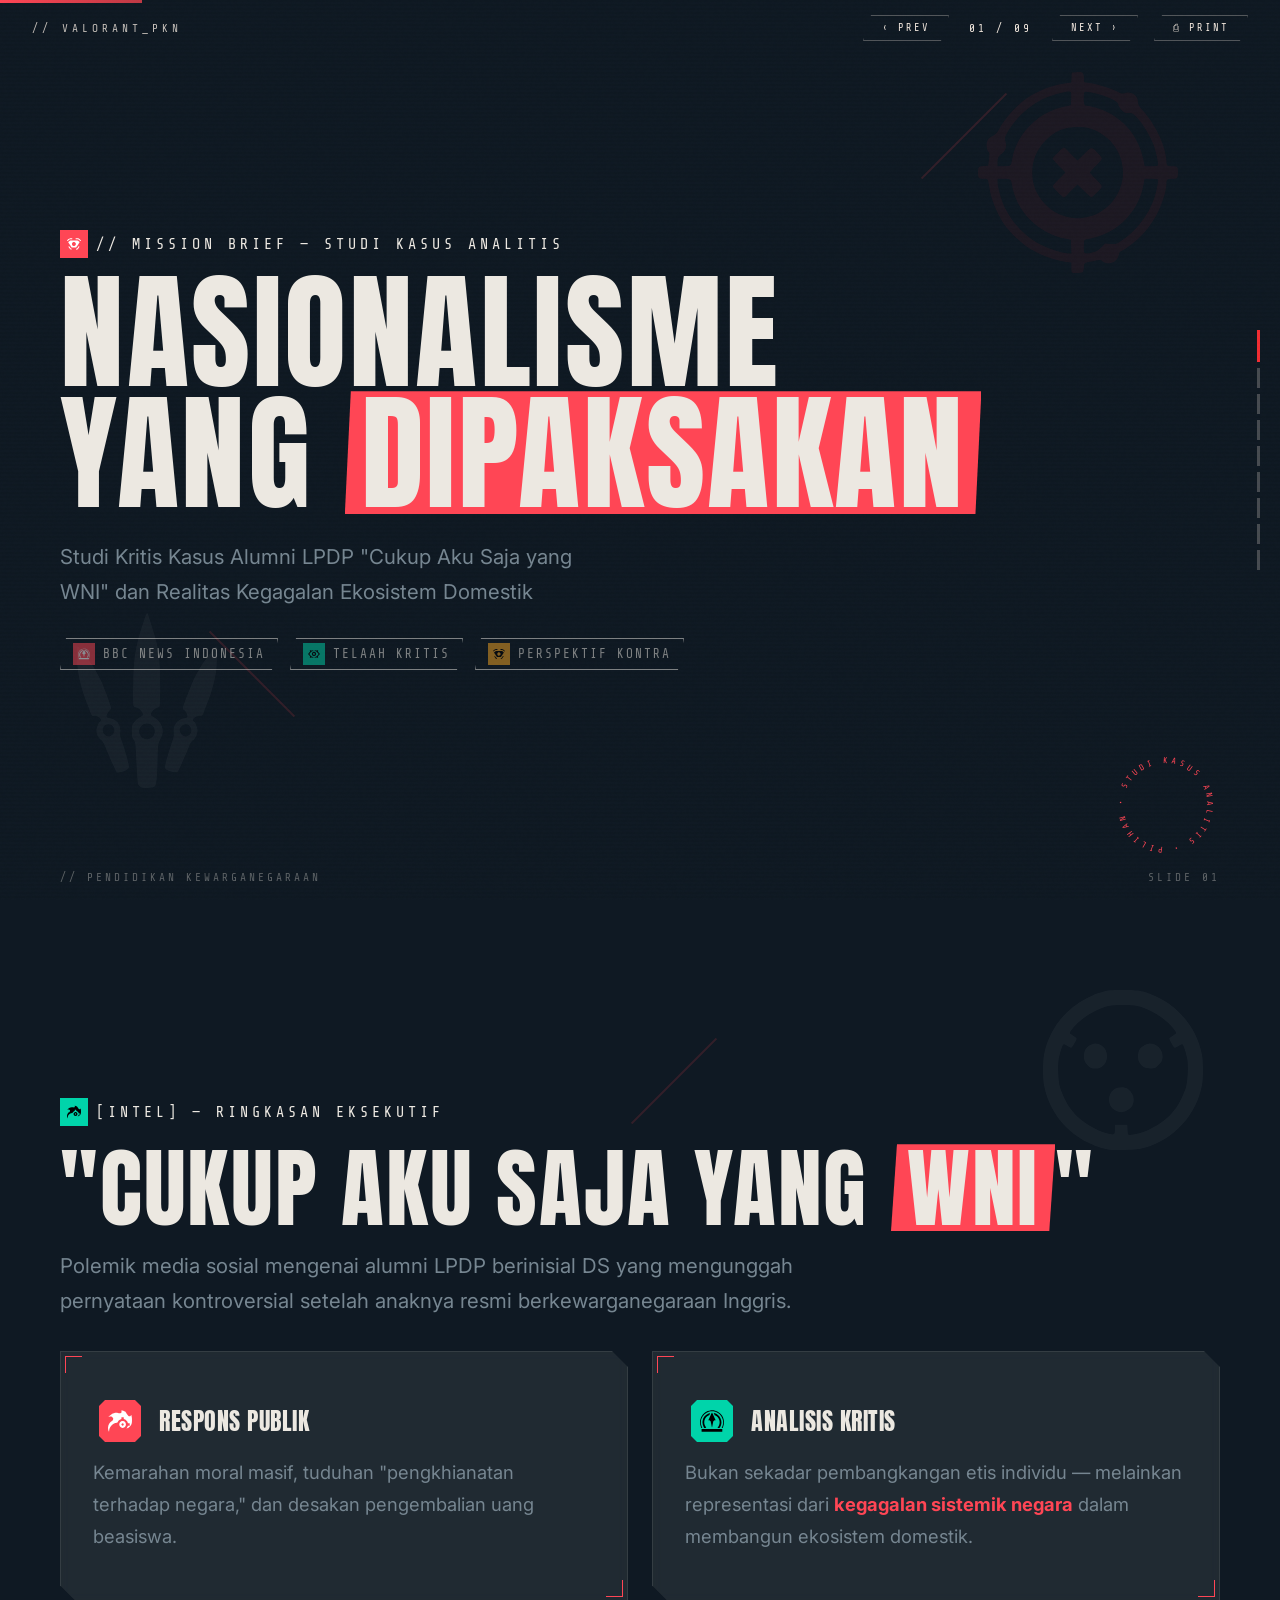
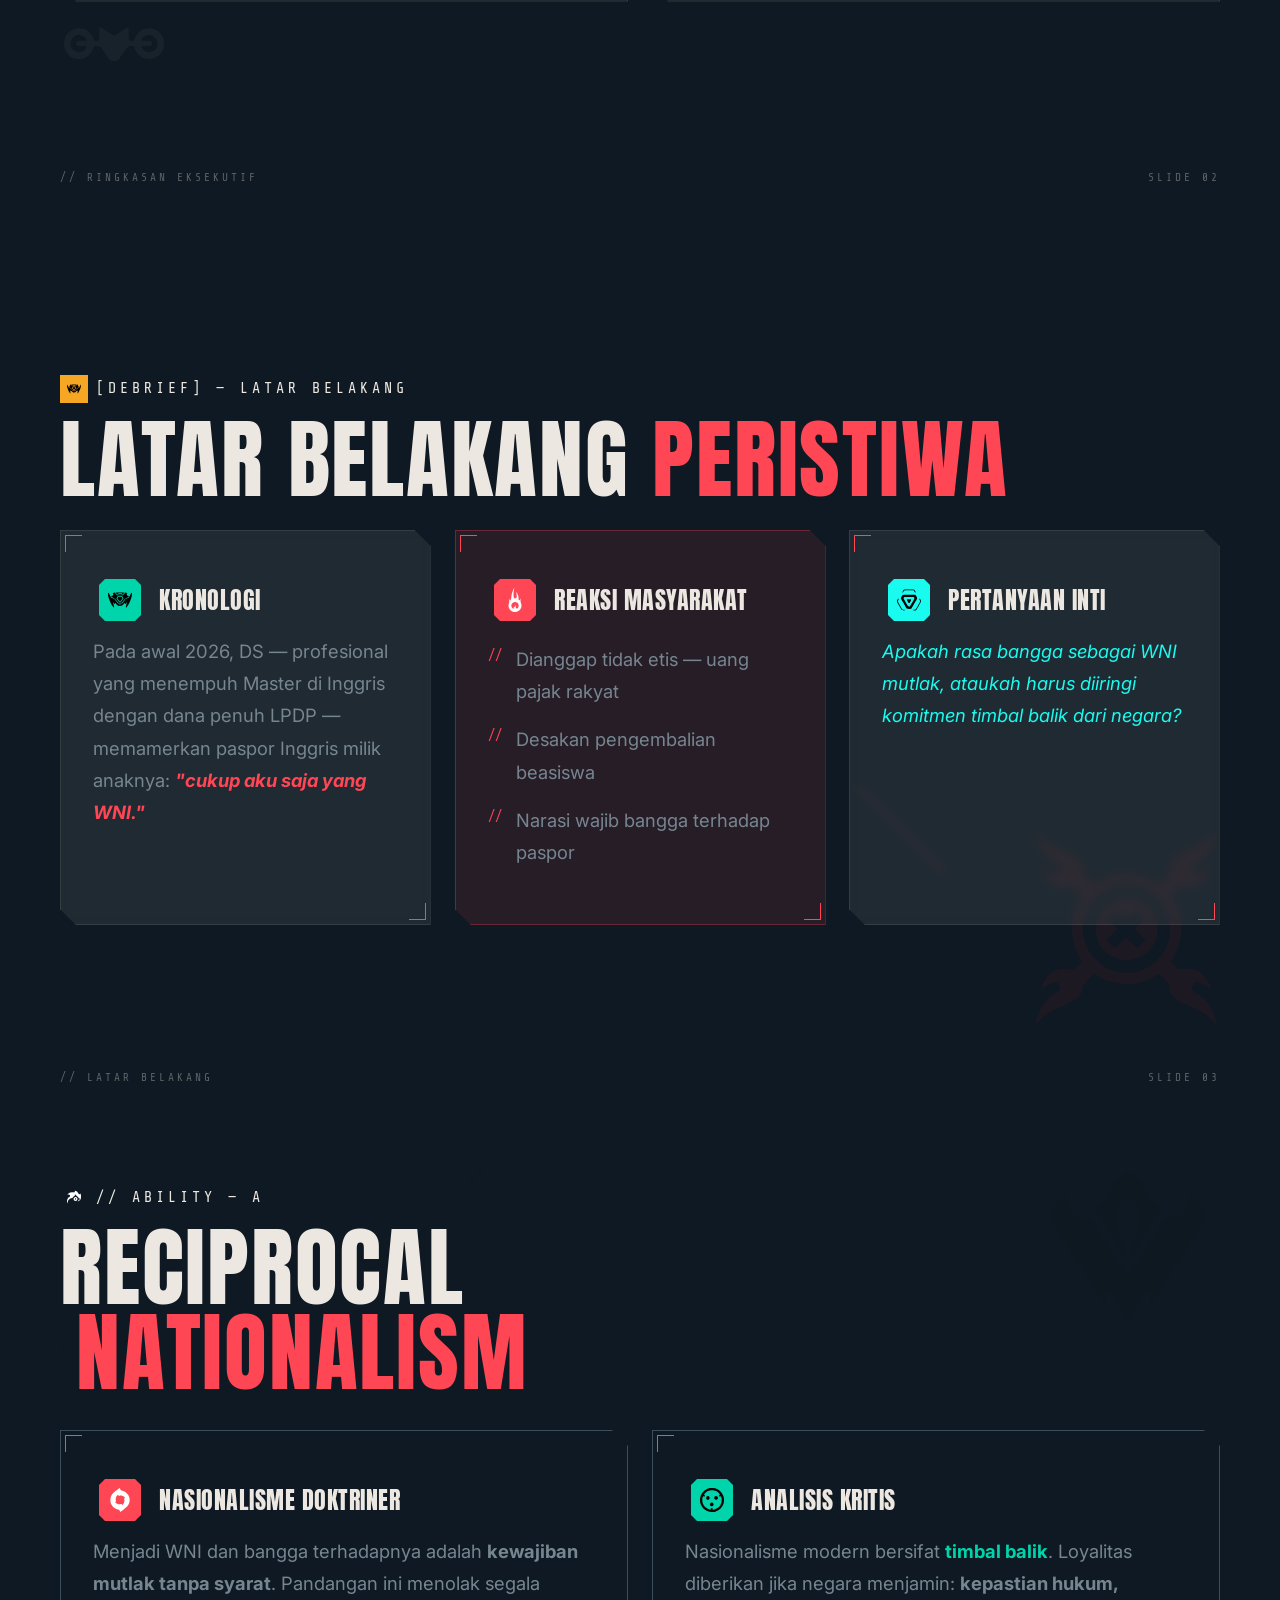
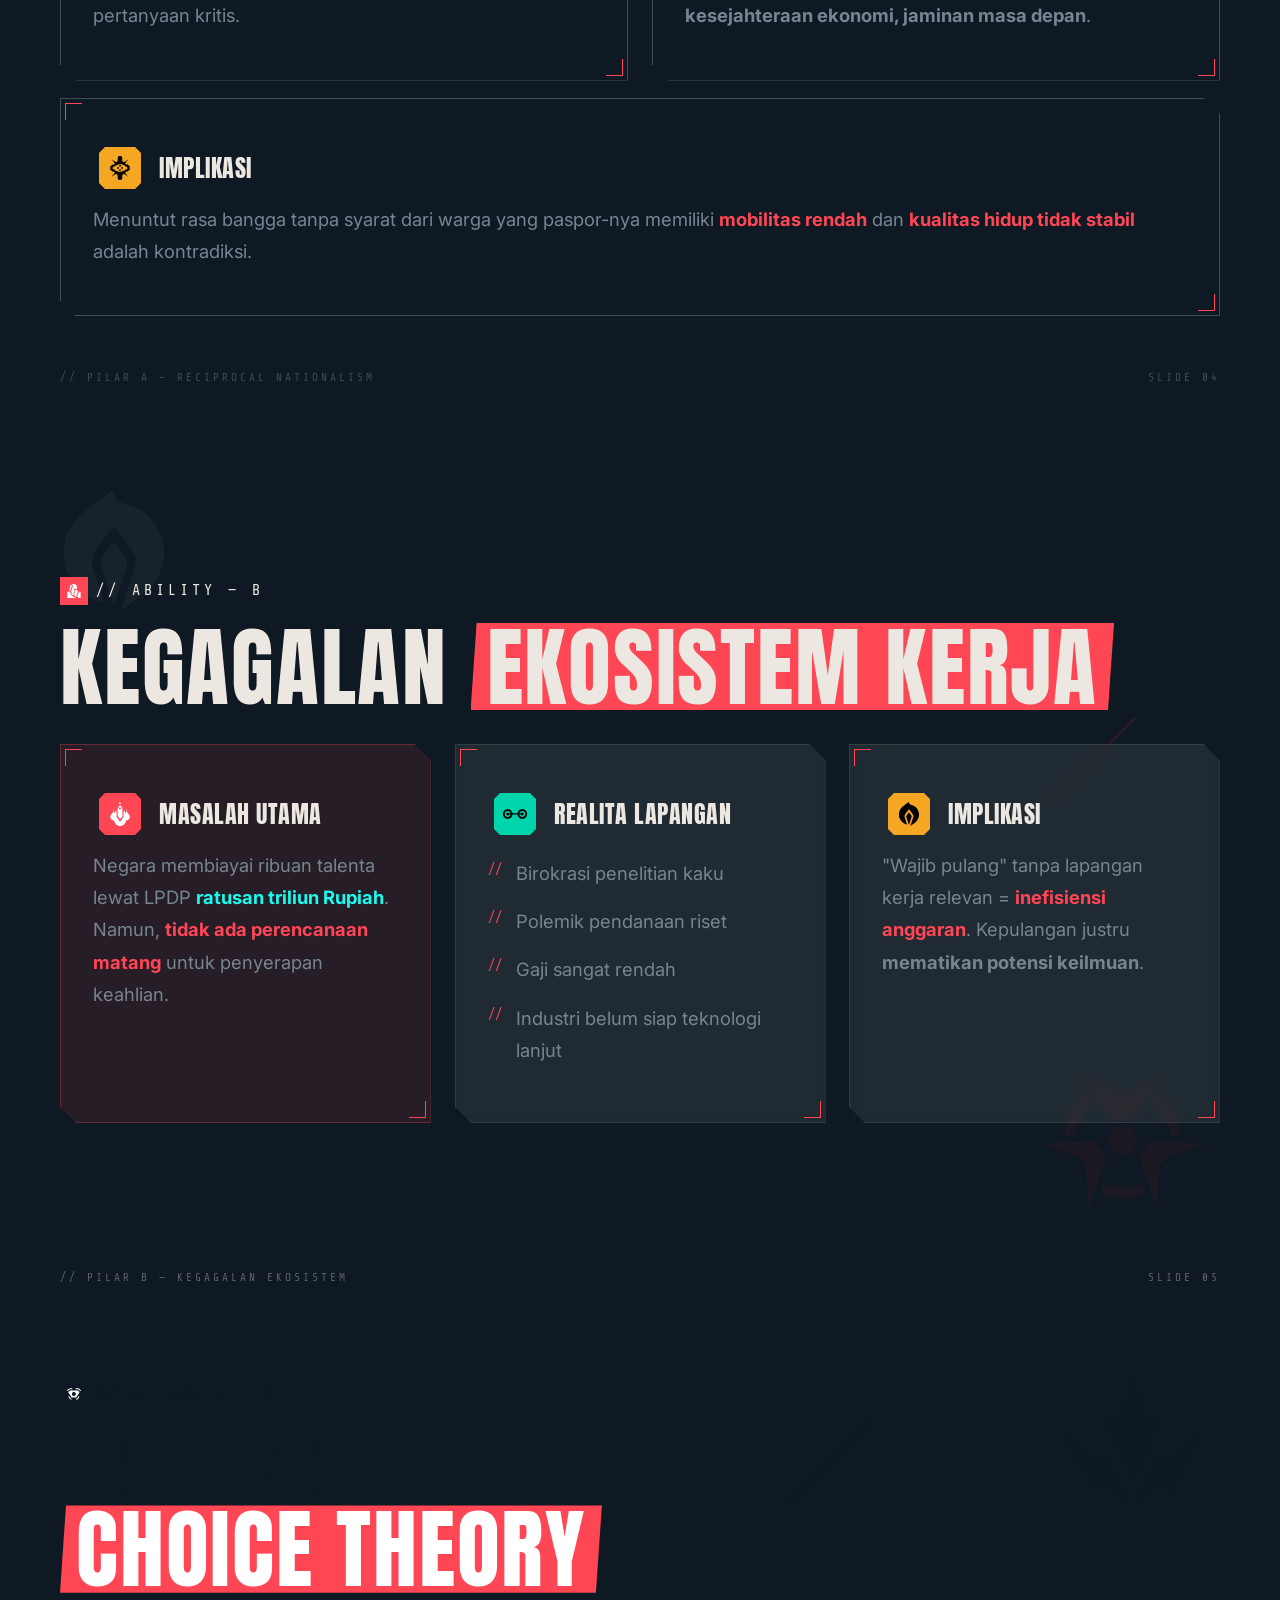
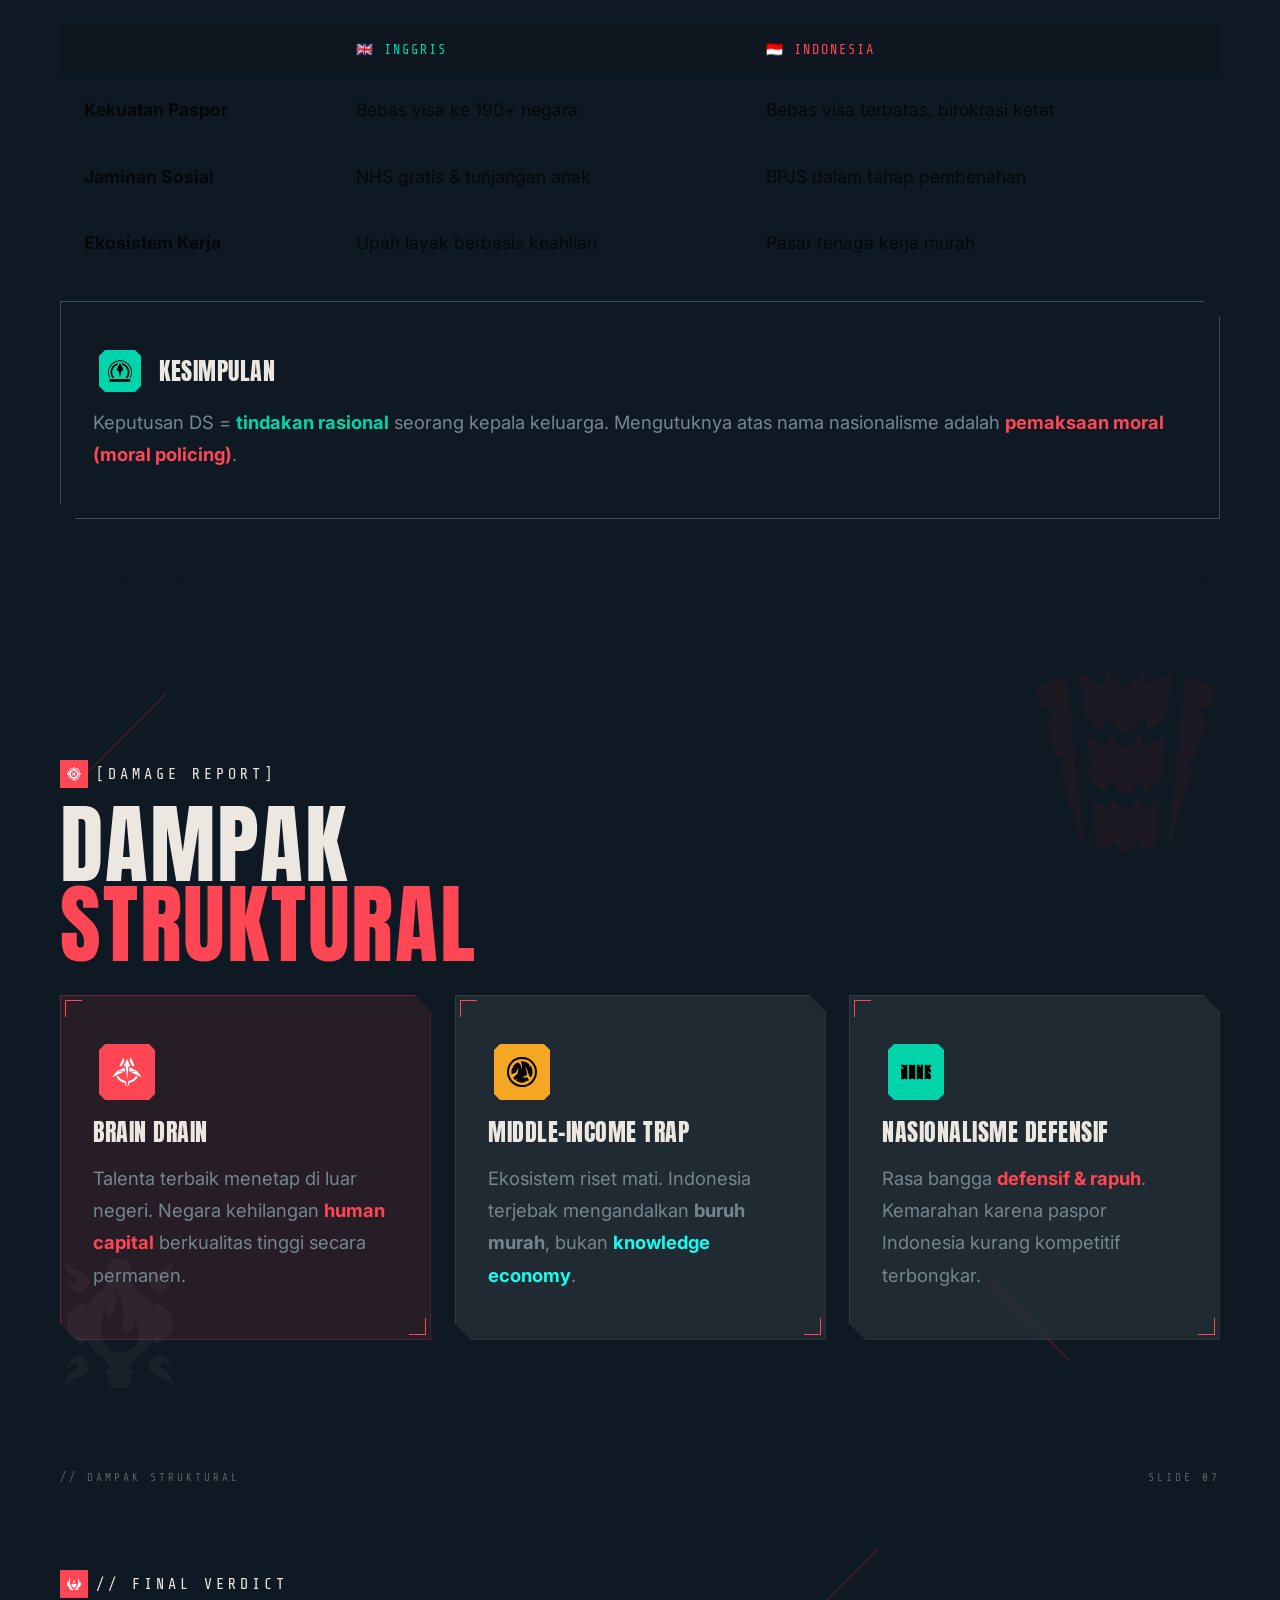
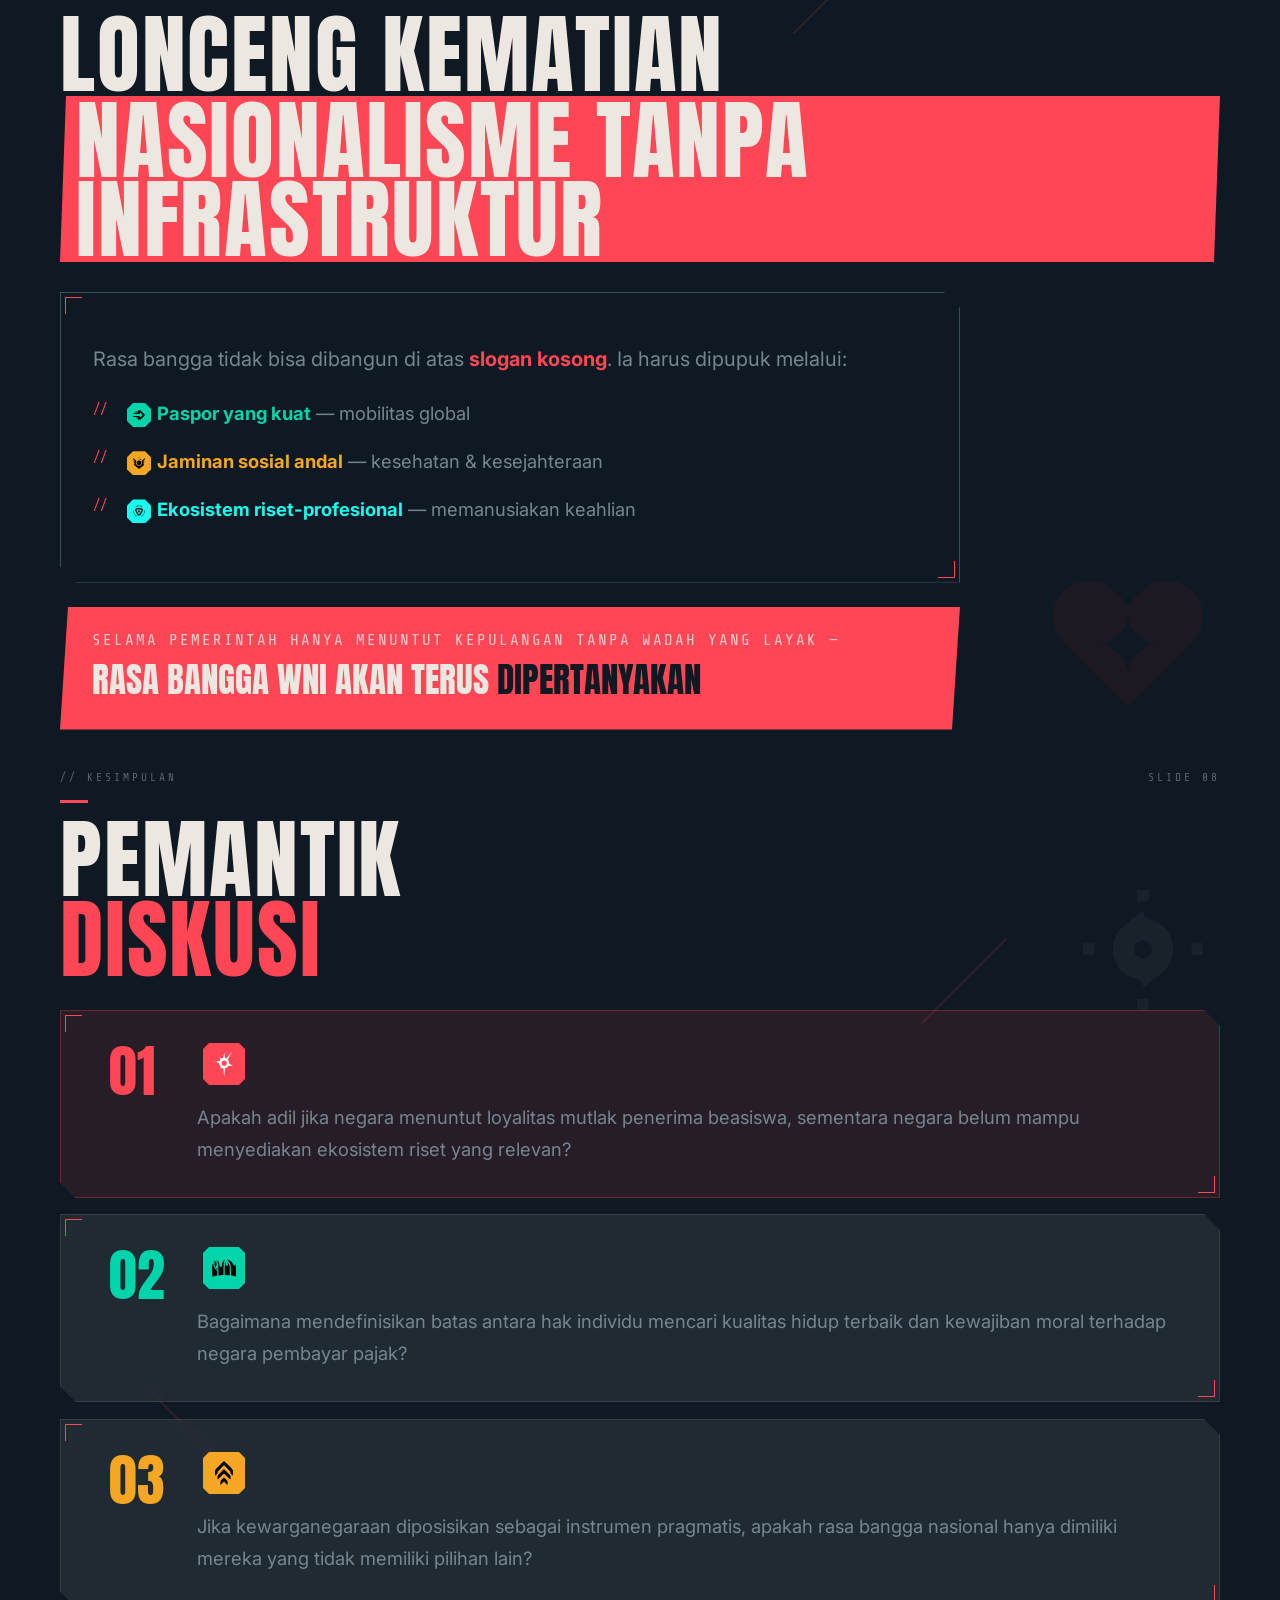
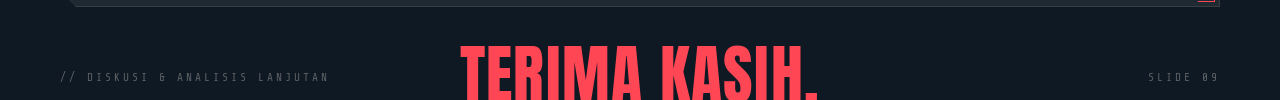
==== commit b1f45aa7: "P, VALO" ====
--- a/valorant-ppt/index.html
+++ b/valorant-ppt/index.html
@@ -42,7 +42,7 @@
   <div class="slash-accent" style="bottom:25%;left:15%;transform:rotate(45deg)"></div>
   <div class="deco-icon red" style="width:200px;top:8%;right:8%"><img src="../svg/orbital-strike.svg"></div>
   <div class="deco-icon light" style="width:140px;bottom:12%;left:6%"><img src="../svg/blade-storm.svg"></div>
-  <div style="flex:1;display:flex;flex-direction:column;justify-content:center;z-index:3">
+  <div style="flex:1;display:flex;flex-direction:column;justify-content:center;z-index:3;max-width:1400px;width:100%">
     <div class="tactical-label reveal"><span class="label-icon glyph-red"><img src="../svg/spycam.svg" style="filter:brightness(0) invert(1)"></span>// MISSION BRIEF — STUDI KASUS ANALITIS</div>
     <h1 class="big big-hero reveal">NASIONALISME<br>YANG <span class="bg-hl bg-hl-red">DIPAKSAKAN</span></h1>
     <p class="sub reveal" style="margin-top:24px;max-width:550px">Studi Kritis Kasus Alumni LPDP "Cukup Aku Saja yang WNI" dan Realitas Kegagalan Ekosistem Domestik</p>
@@ -61,7 +61,7 @@
   <div class="slash-accent" style="top:20%;left:48%"></div>
   <div class="deco-icon light" style="width:160px;top:10%;right:6%"><img src="../svg/cyber-cage.svg"></div>
   <div class="deco-icon light" style="width:100px;bottom:15%;left:5%"><img src="../svg/owl-drone.svg"></div>
-  <div style="z-index:3;max-width:1100px;margin:0 auto;width:100%">
+  <div style="z-index:3;max-width:1400px;width:100%">
     <div class="tactical-label reveal"><span class="label-icon glyph-teal"><img src="../svg/paranoia.svg" style="filter:brightness(0)"></span>[INTEL] — RINGKASAN EKSEKUTIF</div>
     <h2 class="big big-section reveal">"CUKUP AKU SAJA YANG <span class="bg-hl bg-hl-red">WNI</span>"</h2>
     <p class="sub reveal" style="margin-top:16px;max-width:800px">Polemik media sosial mengenai alumni LPDP berinisial DS yang mengunggah pernyataan kontroversial setelah anaknya resmi berkewarganegaraan Inggris.</p>
@@ -83,7 +83,7 @@
 <section class="slide s-dark pad-lg" id="s3">
   <div class="slash-accent" style="bottom:30%;right:25%;transform:rotate(45deg)"></div>
   <div class="deco-icon red" style="width:180px;bottom:8%;right:5%"><img src="../svg/showstopper.svg"></div>
-  <div style="z-index:3;max-width:1100px;margin:0 auto;width:100%">
+  <div style="z-index:3;max-width:1400px;width:100%">
     <div class="tactical-label reveal"><span class="label-icon glyph-gold"><img src="../svg/boom-bot.svg" style="filter:brightness(0)"></span>[DEBRIEF] — LATAR BELAKANG</div>
     <h2 class="big big-section reveal">LATAR BELAKANG <span class="hl-red">PERISTIWA</span></h2>
     <div class="g3" style="margin-top:32px">
@@ -108,7 +108,7 @@
 <section class="slide s-red pad-lg" id="s4">
   <div class="slash-accent" style="top:12%;left:30%;background:rgba(0,0,0,.2)"></div>
   <div class="deco-icon dark" style="width:150px;top:8%;right:6%"><img src="../svg/from-the-shadows.svg"></div>
-  <div style="z-index:3;max-width:1100px;margin:0 auto;width:100%">
+  <div style="z-index:3;max-width:1400px;width:100%">
     <div class="tactical-label reveal" style="opacity:.7"><span class="label-icon glyph-dark"><img src="../svg/paranoia.svg" style="filter:brightness(0) invert(1)"></span>// ABILITY — A</div>
     <h2 class="big big-section reveal" style="color:var(--val-white)">RECIPROCAL<br><span class="bg-hl bg-hl-dark">NATIONALISM</span></h2>
     <div class="g2" style="margin-top:32px">
@@ -134,7 +134,7 @@
   <div class="slash-accent" style="top:40%;right:10%"></div>
   <div class="deco-icon red" style="width:160px;bottom:10%;right:6%"><img src="../svg/vipers-pit.svg"></div>
   <div class="deco-icon light" style="width:100px;top:10%;left:5%"><img src="../svg/poison-cloud.svg"></div>
-  <div style="z-index:3;max-width:1100px;margin:0 auto;width:100%">
+  <div style="z-index:3;max-width:1400px;width:100%">
     <div class="tactical-label reveal"><span class="label-icon glyph-red"><img src="../svg/toxic-screen.svg" style="filter:brightness(0) invert(1)"></span>// ABILITY — B</div>
     <h2 class="big big-section reveal">KEGAGALAN <span class="bg-hl bg-hl-red">EKOSISTEM KERJA</span></h2>
     <div class="g3" style="margin-top:32px">
@@ -159,7 +159,7 @@
 <section class="slide s-off pad-lg" id="s6">
   <div class="slash-accent" style="top:18%;left:60%;background:var(--val-dark)"></div>
   <div class="deco-icon dark" style="width:140px;top:8%;right:6%"><img src="../svg/shock-bolt.svg"></div>
-  <div style="z-index:3;max-width:1100px;margin:0 auto;width:100%">
+  <div style="z-index:3;max-width:1400px;width:100%">
     <div class="tactical-label reveal" style="color:var(--val-dark)"><span class="label-icon glyph-dark"><img src="../svg/spycam.svg" style="filter:brightness(0) invert(1)"></span>// ULTIMATE — C</div>
     <h2 class="big big-section reveal" style="color:var(--val-dark)">RATIONAL<br><span class="bg-hl bg-hl-red" style="color:#fff">CHOICE THEORY</span></h2>
     <table class="tbl tbl-light reveal" style="margin-top:28px">
@@ -184,7 +184,7 @@
   <div class="slash-accent" style="bottom:20%;right:15%;transform:rotate(45deg)"></div>
   <div class="deco-icon red" style="width:180px;top:8%;right:5%"><img src="../svg/rolling-thunder.svg"></div>
   <div class="deco-icon light" style="width:110px;bottom:12%;left:5%"><img src="../svg/aftershock.svg"></div>
-  <div style="z-index:3;max-width:1100px;margin:0 auto;width:100%">
+  <div style="z-index:3;max-width:1400px;width:100%">
     <div class="tactical-label reveal"><span class="label-icon glyph-red"><img src="../svg/orbital-strike.svg" style="filter:brightness(0) invert(1)"></span>[DAMAGE REPORT]</div>
     <h2 class="big big-section reveal">DAMPAK<br><span class="hl-red">STRUKTURAL</span></h2>
     <div class="g3" style="margin-top:32px">
@@ -212,20 +212,20 @@
 <section class="slide s-dark pad-lg" id="s8">
   <div class="slash-accent" style="top:10%;right:30%"></div>
   <div class="deco-icon red" style="width:150px;bottom:10%;right:6%"><img src="../svg/resurrection.svg"></div>
-  <div style="z-index:3;display:flex;flex-direction:column;justify-content:center;flex:1;max-width:1100px;margin:0 auto;width:100%">
+  <div style="z-index:3;display:flex;flex-direction:column;justify-content:center;flex:1;max-width:1400px;width:100%">
     <div class="tactical-label reveal"><span class="label-icon glyph-red"><img src="../svg/run-it-back.svg" style="filter:brightness(0) invert(1)"></span>// FINAL VERDICT</div>
     <h2 class="big big-section reveal">LONCENG KEMATIAN<br><span class="bg-hl bg-hl-red">NASIONALISME TANPA INFRASTRUKTUR</span></h2>
-    <div class="card-tac card-solid-dark reveal" style="margin-top:28px;max-width:700px">
-      <p style="color:var(--val-gray-100);font-size:1.1rem;line-height:1.8">Rasa bangga tidak bisa dibangun di atas <strong style="color:var(--val-red)">slogan kosong</strong>. Ia harus dipupuk melalui:</p>
+    <div class="card-tac card-solid-dark reveal" style="margin-top:28px;max-width:900px">
+      <p style="color:var(--val-gray-100);font-size:1.25rem;line-height:1.8">Rasa bangga tidak bisa dibangun di atas <strong style="color:var(--val-red)">slogan kosong</strong>. Ia harus dipupuk melalui:</p>
       <ul style="margin-top:12px">
         <li><span class="glyph glyph-teal" style="width:24px;height:24px;margin-right:6px"><img src="../svg/tailwind.svg" style="width:12px;height:12px"></span><strong style="color:var(--val-teal)">Paspor yang kuat</strong> — mobilitas global</li>
         <li><span class="glyph glyph-gold" style="width:24px;height:24px;margin-right:6px"><img src="../svg/healing-orb.svg" style="width:12px;height:12px"></span><strong style="color:var(--val-gold)">Jaminan sosial andal</strong> — kesehatan &amp; kesejahteraan</li>
         <li><span class="glyph glyph-cyan" style="width:24px;height:24px;margin-right:6px"><img src="../svg/stim-beacon.svg" style="width:12px;height:12px"></span><strong style="color:var(--val-cyan)">Ekosistem riset-profesional</strong> — memanusiakan keahlian</li>
       </ul>
     </div>
-    <div class="reveal" style="margin-top:24px;padding:18px 24px;background:var(--val-red);max-width:700px;clip-path:polygon(8px 0,100% 0,calc(100% - 8px) 100%,0 100%)">
-      <p style="font-family:var(--font-mono);font-size:.9rem;color:rgba(255,255,255,.7);text-transform:uppercase;letter-spacing:2px">Selama pemerintah hanya menuntut kepulangan tanpa wadah yang layak —</p>
-      <p style="font-family:var(--font-display);font-size:1.8rem;color:var(--val-white);text-transform:uppercase;margin-top:4px">Rasa bangga WNI akan terus <span style="color:var(--val-dark)">dipertanyakan</span></p>
+    <div class="reveal" style="margin-top:24px;padding:24px 32px;background:var(--val-red);max-width:900px;clip-path:polygon(8px 0,100% 0,calc(100% - 8px) 100%,0 100%)">
+      <p style="font-family:var(--font-mono);font-size:1rem;color:rgba(255,255,255,.7);text-transform:uppercase;letter-spacing:2px">Selama pemerintah hanya menuntut kepulangan tanpa wadah yang layak —</p>
+      <p style="font-family:var(--font-display);font-size:2.2rem;color:var(--val-white);text-transform:uppercase;margin-top:4px">Rasa bangga WNI akan terus <span style="color:var(--val-dark)">dipertanyakan</span></p>
     </div>
   </div>
   <div class="sf"><span>// KESIMPULAN</span><span>SLIDE 08</span></div>
@@ -236,7 +236,7 @@
   <div class="slash-accent" style="top:20%;right:20%"></div>
   <div class="slash-accent" style="bottom:30%;left:10%;transform:rotate(45deg)"></div>
   <div class="deco-icon light" style="width:120px;top:10%;right:6%"><img src="../svg/sky-smoke.svg"></div>
-  <div style="z-index:3">
+  <div style="z-index:3;max-width:1400px;width:100%">
     <div class="tactical-label reveal"><span class="label-icon glyph-red"><img src="../svg/curveball.svg" style="filter:brightness(0) invert(1)"></span>[OPEN DISCUSSION]</div>
     <h2 class="big big-section reveal">PEMANTIK<br><span class="hl-red">DISKUSI</span></h2>
     <div style="margin-top:32px">
--- a/valorant-ppt/style.css
+++ b/valorant-ppt/style.css
@@ -177,7 +177,7 @@
 .slide{
   width:100vw; min-height:100vh; height:100vh;
   position:relative; display:flex; flex-direction:column;
-  justify-content:center; overflow:hidden;
+  justify-content:center; align-items:center; overflow:hidden;
   scroll-snap-align:start;
   page-break-after:always;
 }
@@ -186,7 +186,7 @@
 /* ===== TACTICAL LABEL ===== */
 .tactical-label{
   font-family: var(--font-mono);
-  font-size:.8rem;
+  font-size:.95rem;
   font-weight:400;
   letter-spacing:4px;
   text-transform:uppercase;
@@ -240,8 +240,8 @@
   line-height:.9;
   letter-spacing:.02em;
 }
-.big-hero{    font-size: clamp(3.5rem, 9vw, 8rem); }
-.big-section{ font-size: clamp(2.5rem, 6vw, 5rem); }
+.big-hero{    font-size: clamp(4rem, 10vw, 9rem); }
+.big-section{ font-size: clamp(3rem, 7vw, 5.5rem); }
 
 .hl-red{  color: var(--val-red);  }
 .hl-teal{ color: var(--val-teal); }
@@ -263,15 +263,15 @@
 
 .sub{
   font-family: var(--font-body);
-  font-size: clamp(1rem, 1.4vw, 1.2rem);
+  font-size: clamp(1.1rem, 1.6vw, 1.35rem);
   line-height:1.7;
-  max-width:650px;
+  max-width:900px;
   color: var(--val-gray-100);
 }
 
 /* ===== TACTICAL CARDS ===== */
 .card-tac{
-  padding: var(--space-lg);
+  padding: var(--space-xl) var(--space-lg);
   position:relative;
   transition: transform .3s var(--ease-tactical), box-shadow .3s ease;
   will-change:transform;
@@ -321,19 +321,19 @@
 .card-tac h3{
   font-family: var(--font-display);
   font-weight:400;
-  font-size:1.25rem;
+  font-size:1.5rem;
   text-transform:uppercase;
   letter-spacing:.5px;
-  margin-bottom:10px;
+  margin-bottom:12px;
 }
 .card-tac p, .card-tac li{
   font-family: var(--font-body);
-  font-size:1.05rem;
-  line-height:1.7;
+  font-size:1.15rem;
+  line-height:1.75;
   color: var(--val-gray-100);
 }
 .card-tac ul{ list-style:none; padding:0; }
-.card-tac ul li{ padding:7px 0 7px 24px; position:relative; font-size:1.05rem; }
+.card-tac ul li{ padding:8px 0 8px 28px; position:relative; font-size:1.15rem; }
 .card-tac ul li::before{
   content:'//';
   position:absolute; left:0;
@@ -344,30 +344,30 @@
 }
 
 /* ===== LAYOUTS ===== */
-.split{ display:grid; grid-template-columns:1fr 1fr; gap:var(--space-xl); align-items:center; }
-.pad-lg{ padding: 80px 100px; }
-.g2{ display:grid; grid-template-columns:1fr 1fr; gap:var(--space-md); }
-.g3{ display:grid; grid-template-columns:1fr 1fr 1fr; gap:var(--space-md); }
+.split{ display:grid; grid-template-columns:1fr 1fr; gap:var(--space-lg); align-items:stretch; }
+.pad-lg{ padding: 60px 60px; }
+.g2{ display:grid; grid-template-columns:1fr 1fr; gap:var(--space-md); align-items:stretch; }
+.g3{ display:grid; grid-template-columns:1fr 1fr 1fr; gap:var(--space-md); align-items:stretch; }
 
 /* ===== TABLE ===== */
 .tbl{
   width:100%; border-collapse:collapse;
-  font-size:1rem; margin-top:20px;
+  font-size:1.1rem; margin-top:24px;
   overflow:hidden;
 }
 .tbl thead th{
-  padding: 14px 18px;
+  padding: 18px 24px;
   text-align:left;
   font-family: var(--font-mono);
   font-weight:400;
   text-transform:uppercase;
   letter-spacing:2px;
-  font-size:.7rem;
+  font-size:.85rem;
 }
 .tbl tbody td{
-  padding: 14px 18px;
+  padding: 18px 24px;
   line-height:1.7;
-  font-size:1rem;
+  font-size:1.1rem;
 }
 .tbl-dark thead th{
   background: rgba(255,70,85,.1);
@@ -401,25 +401,29 @@
 
 /* ===== FOOTER ===== */
 .sf{
-  position:absolute; bottom:20px; left:80px; right:80px;
+  position:absolute; bottom:16px; left:60px; right:60px;
   display:flex; justify-content:space-between; align-items:center;
-  font-size:.6rem; letter-spacing:3px; text-transform:uppercase;
+  font-size:.7rem; letter-spacing:3px; text-transform:uppercase;
   font-family: var(--font-mono); font-weight:400;
   z-index:4; opacity:.35;
 }
 
 /* ===== DISCUSSION ITEMS ===== */
 .disc-item{
-  display:flex; gap:24px; align-items:flex-start;
+  display:flex; gap:28px; align-items:flex-start;
   margin-bottom: var(--space-sm);
-  padding: var(--space-lg) var(--space-lg);
+  padding: var(--space-lg) var(--space-xl);
+}
+.disc-item p{
+  font-size:1.15rem !important;
+  line-height:1.75 !important;
 }
 .disc-num{
   font-family: var(--font-display);
   font-weight:400;
-  font-size:3rem;
+  font-size:3.5rem;
   line-height:1;
-  min-width:50px;
+  min-width:60px;
 }
 
 /* ===== REVEAL ===== */
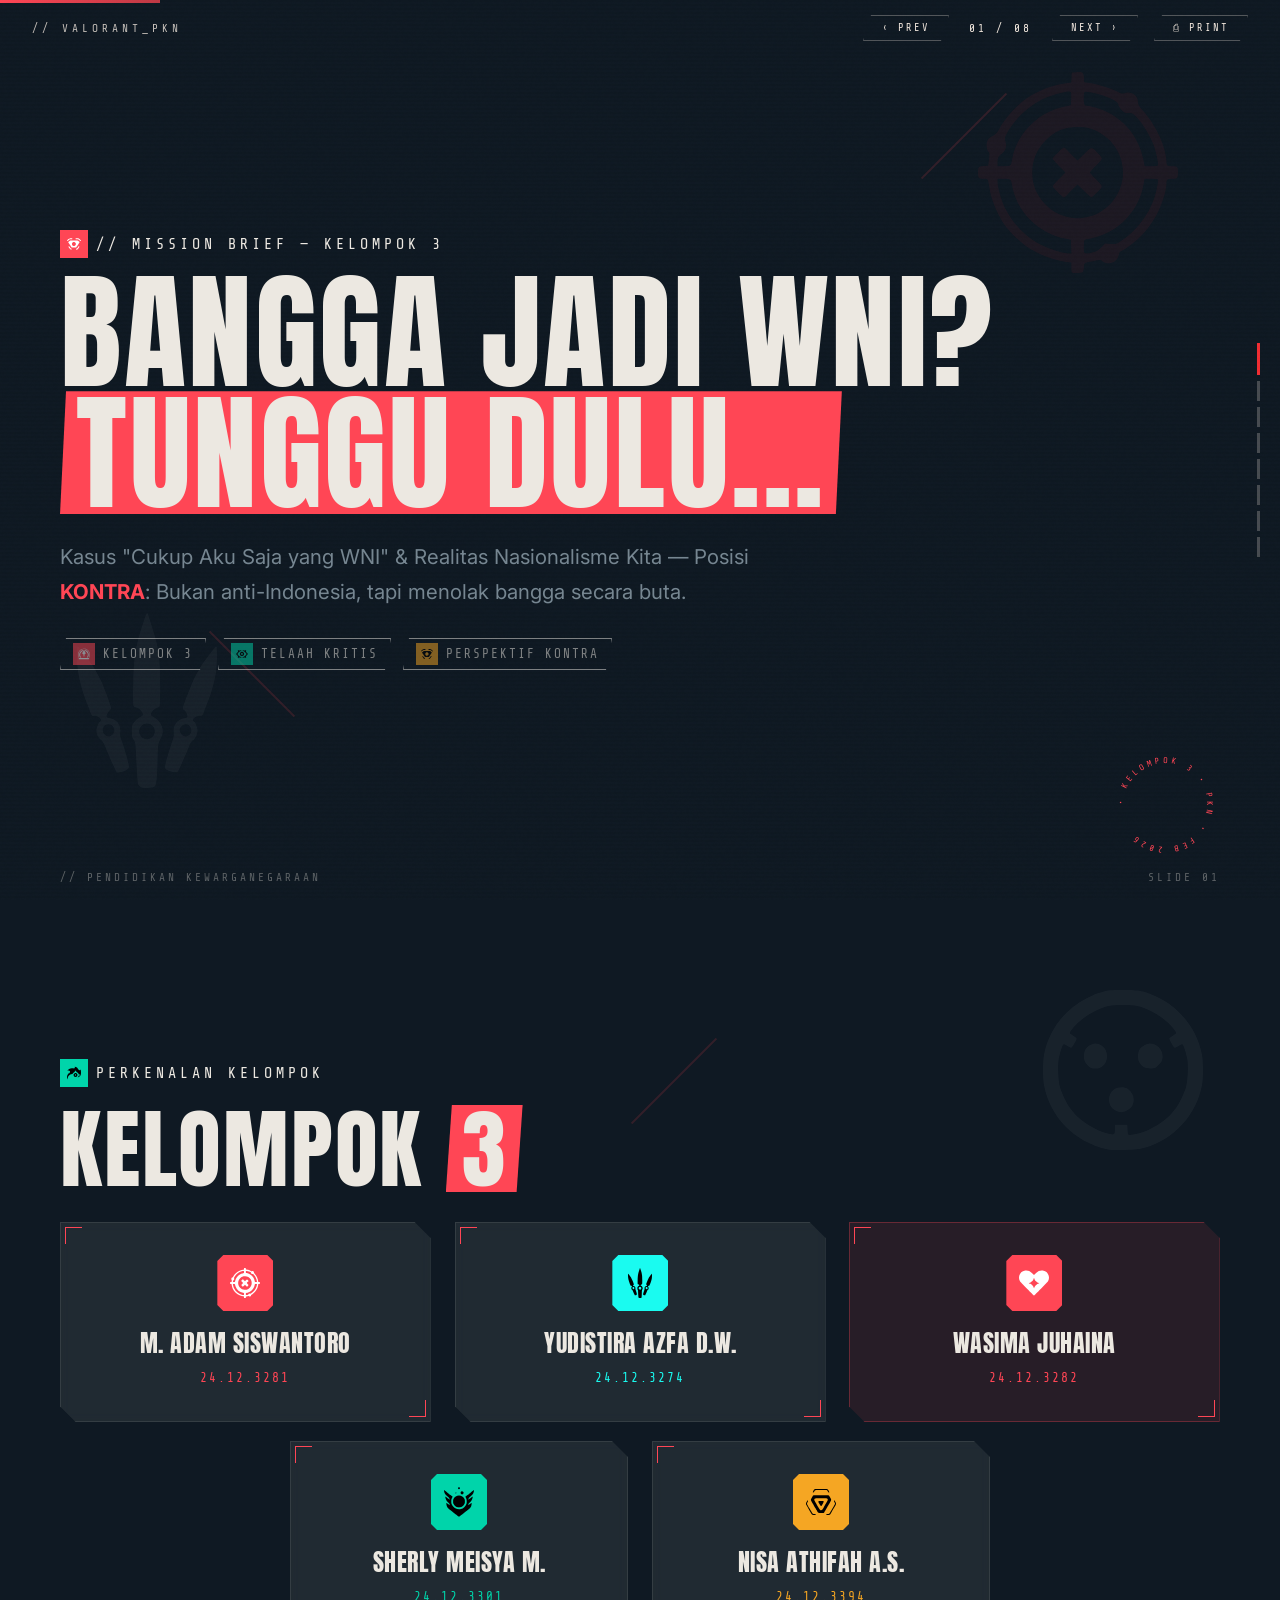
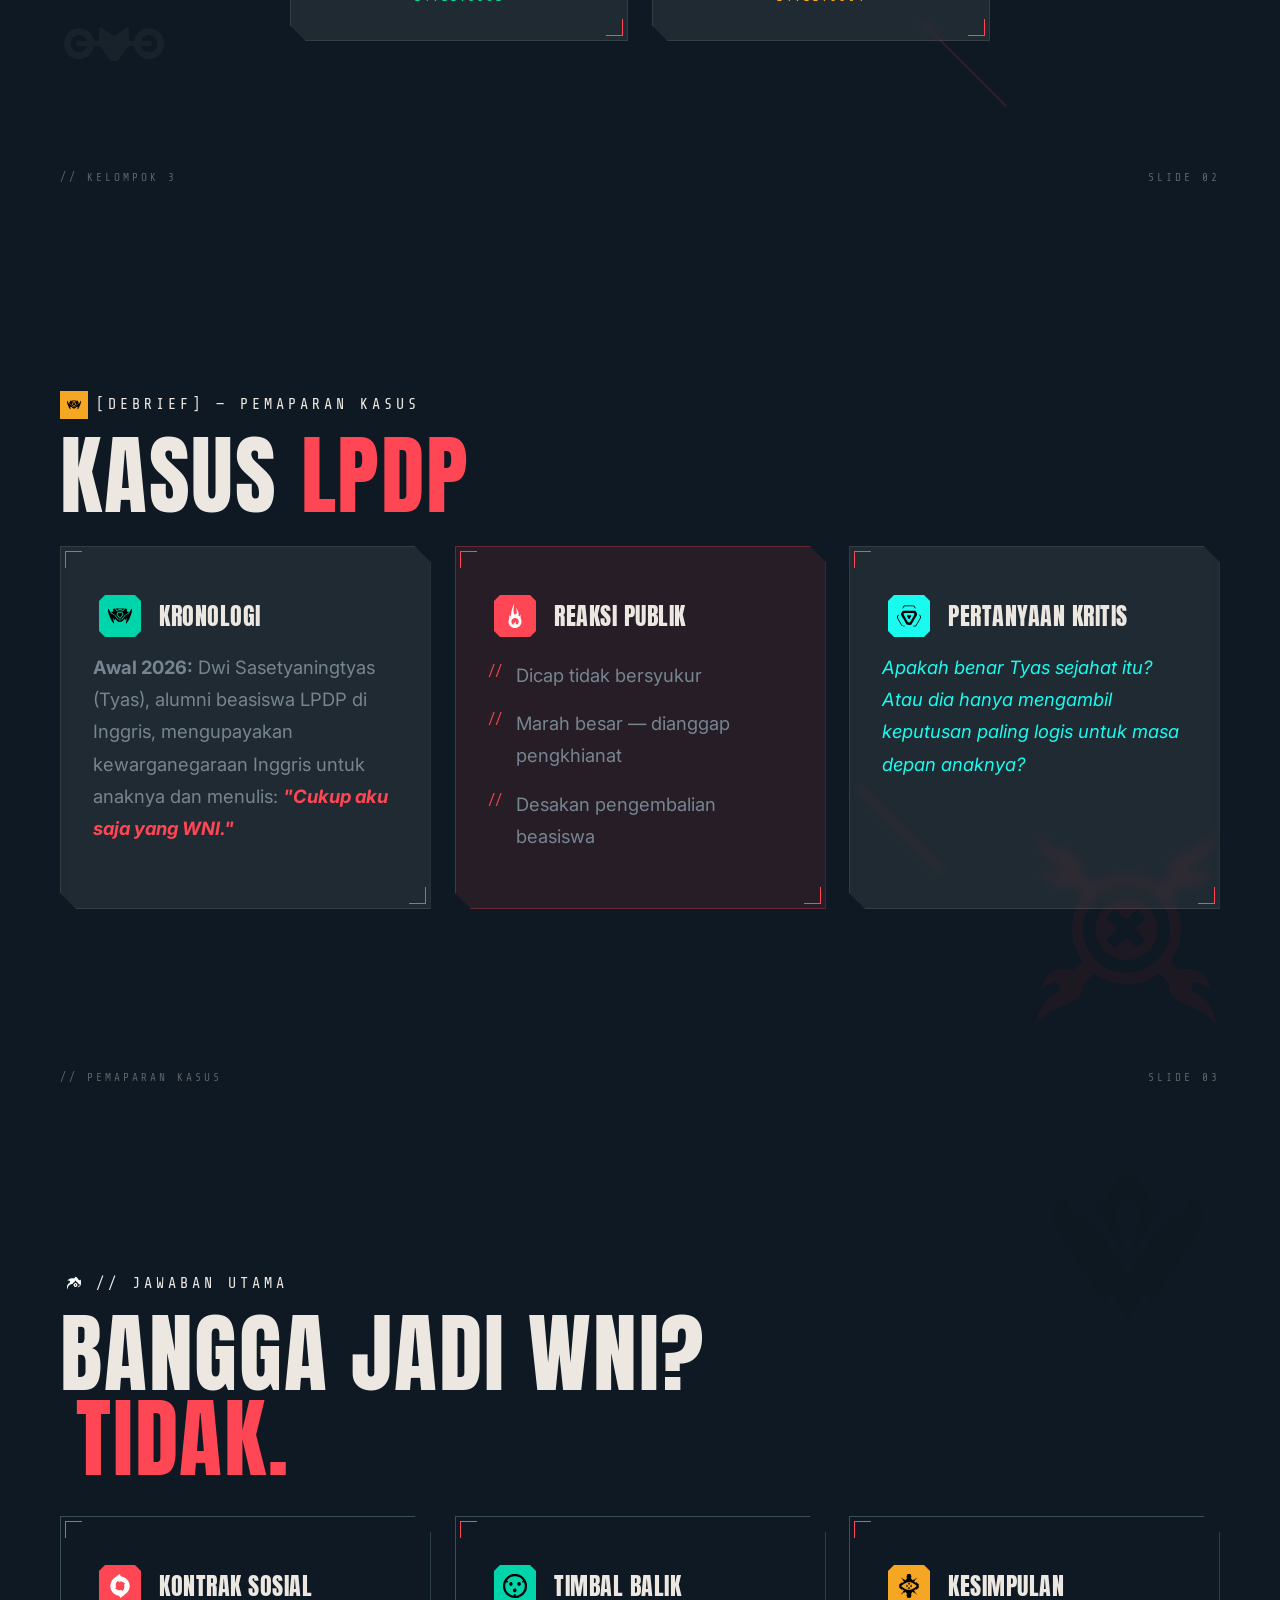
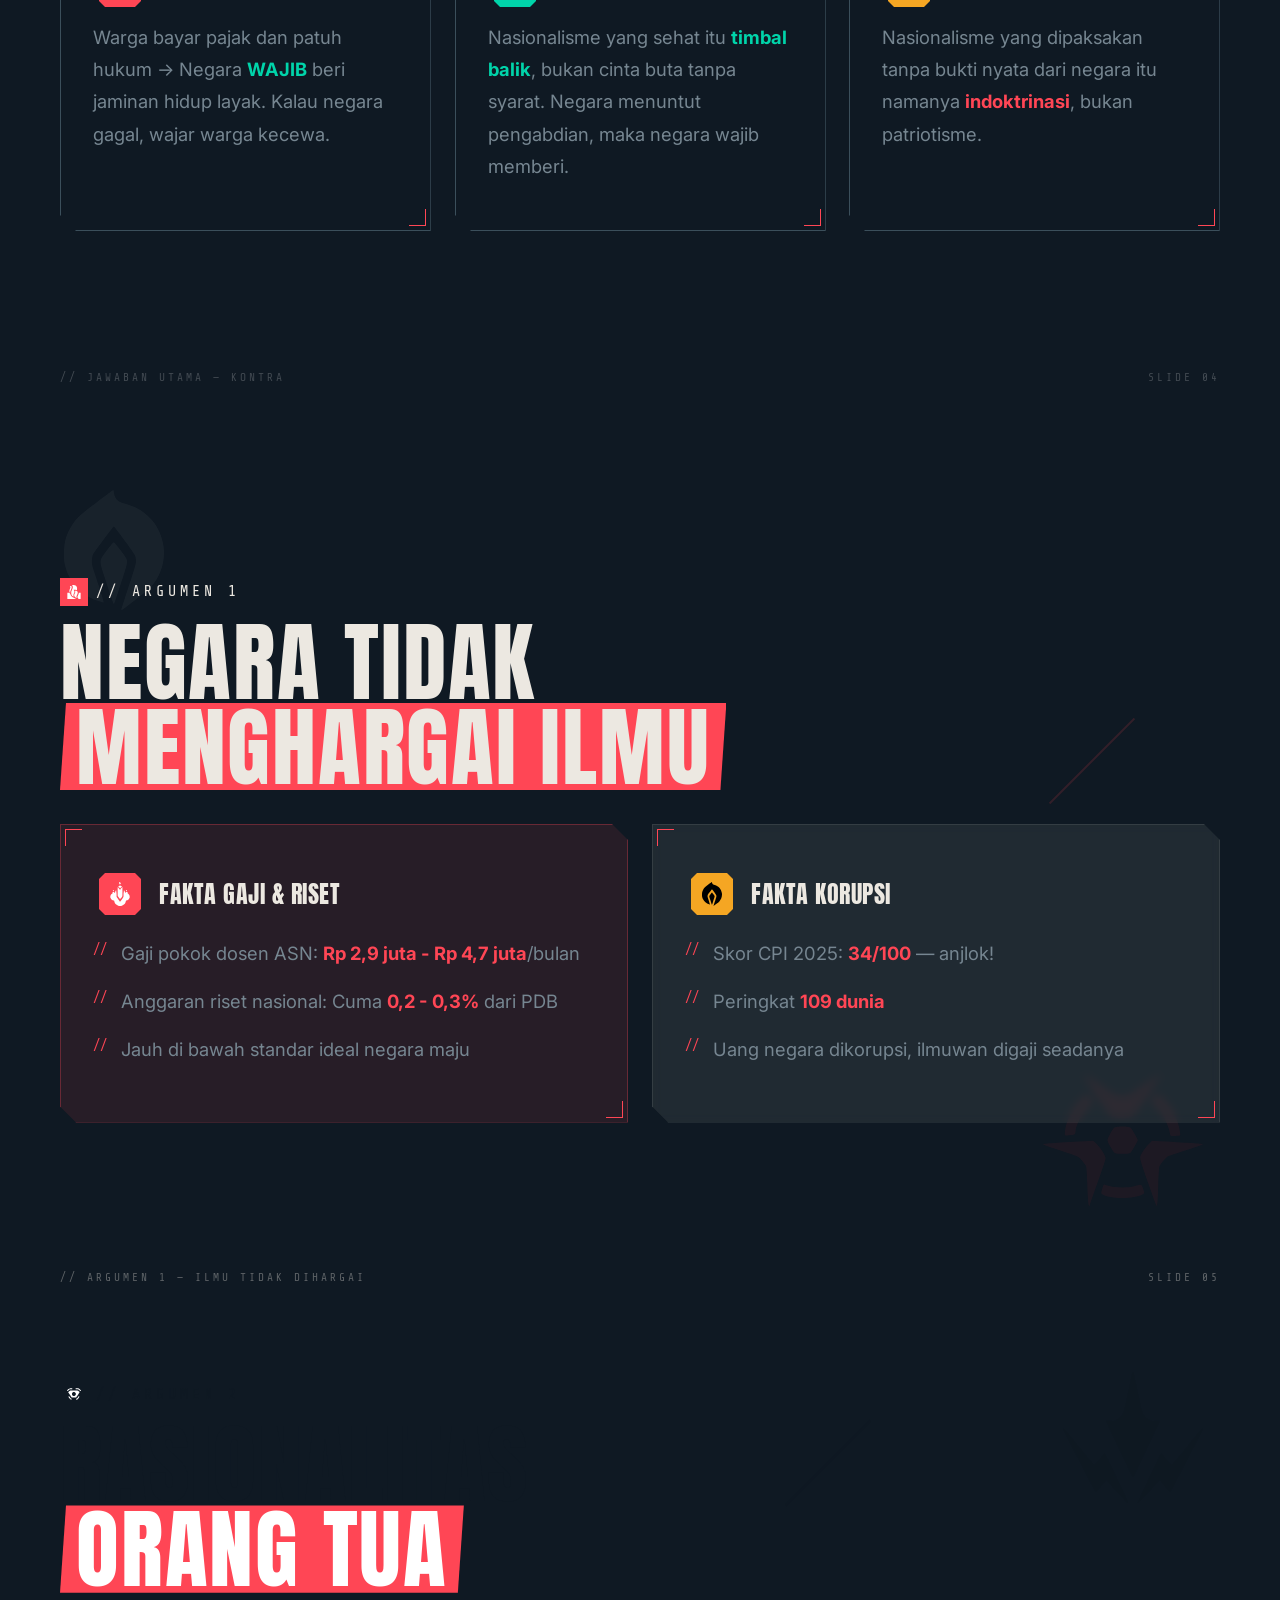
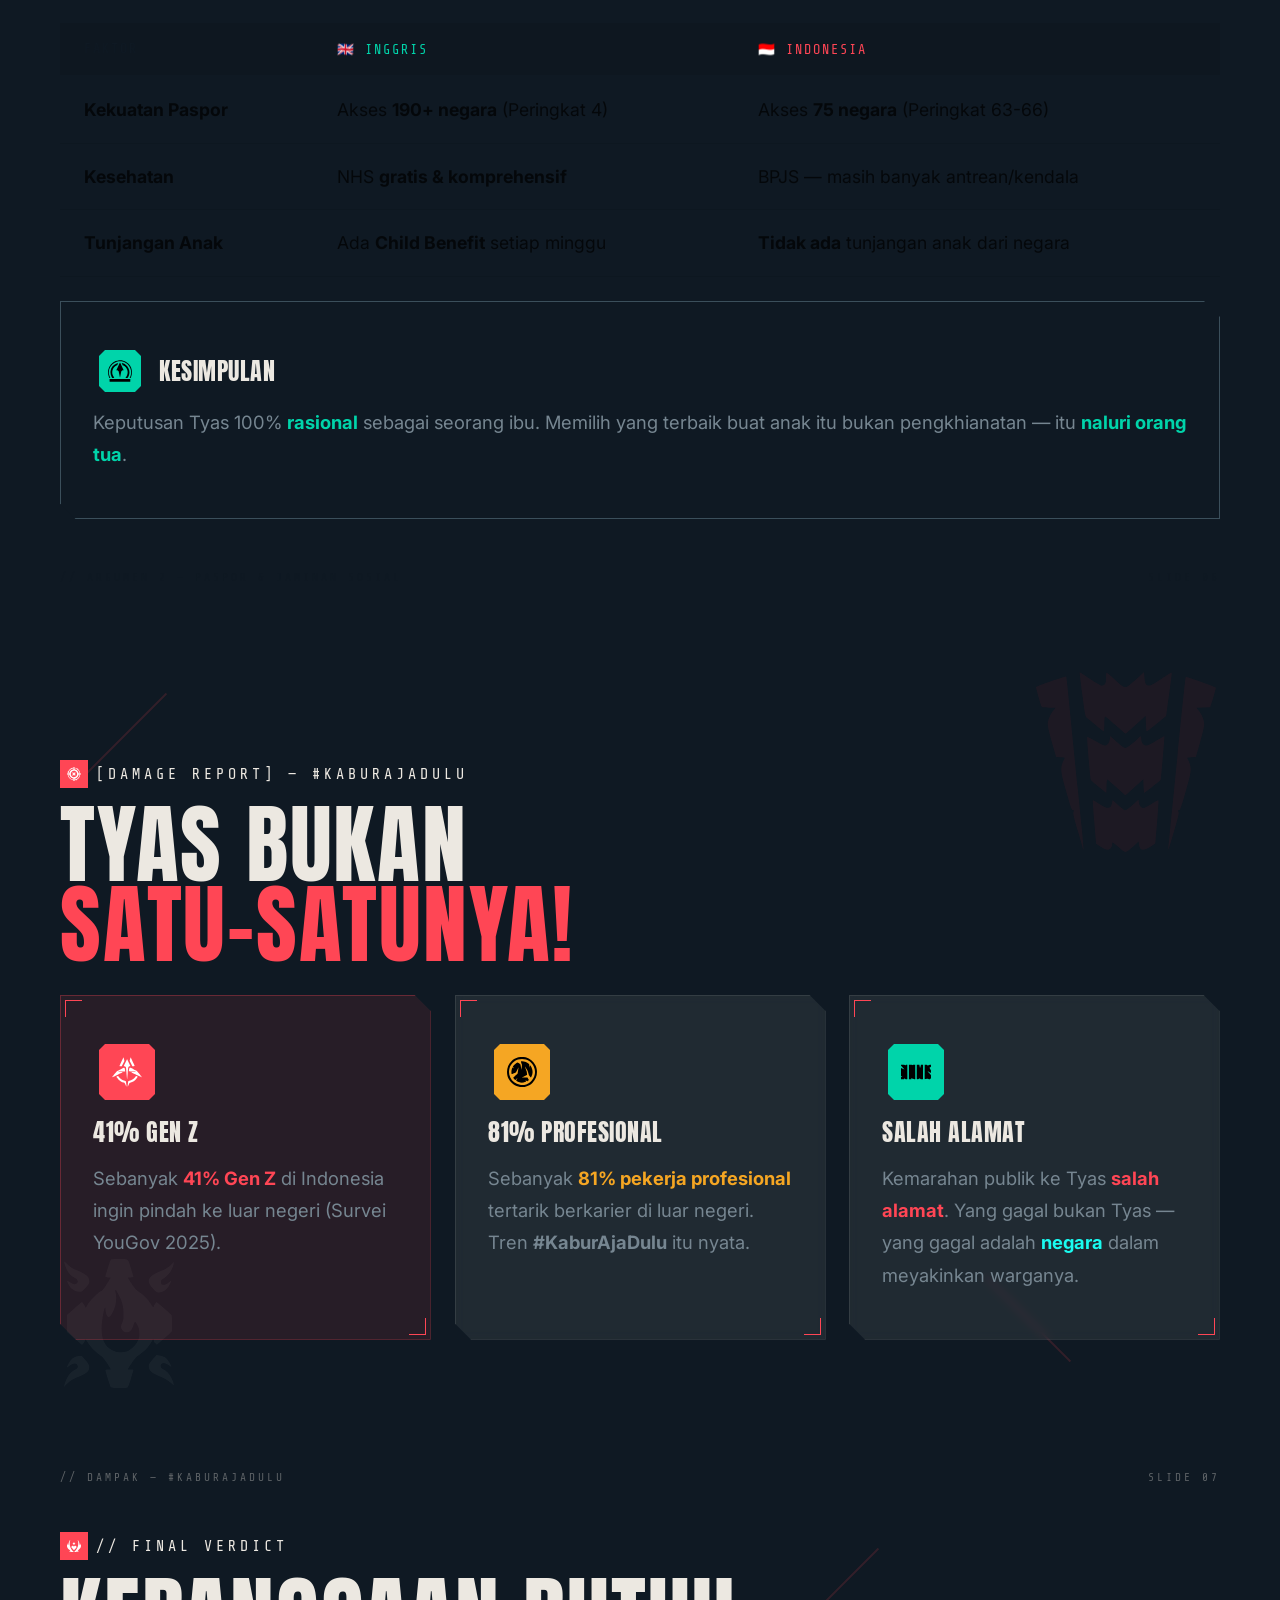
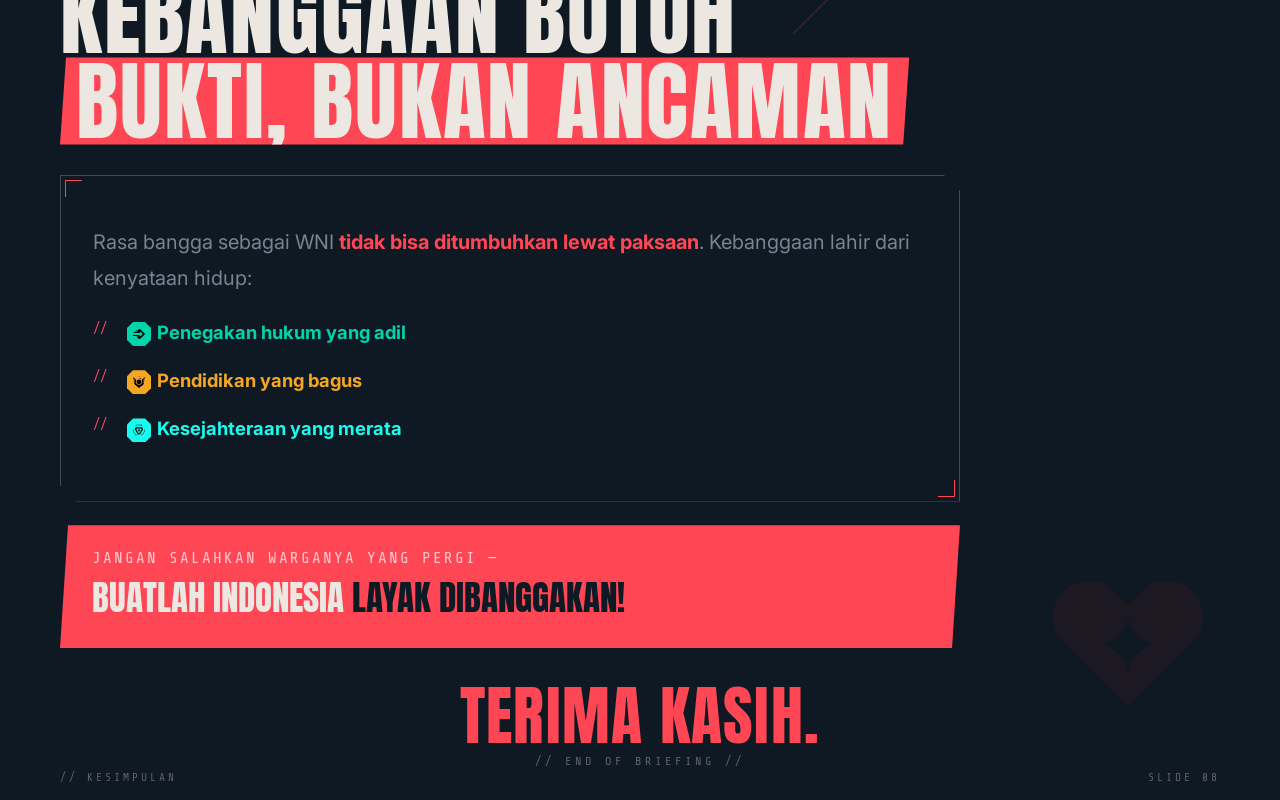
==== commit 25fce941: "VALORANT" ====
--- a/valorant-ppt/index.html
+++ b/valorant-ppt/index.html
@@ -3,7 +3,7 @@
 <head>
 <meta charset="UTF-8">
 <meta name="viewport" content="width=device-width,initial-scale=1.0">
-<title>Nasionalisme yang Dipaksakan — Studi Kasus LPDP</title>
+<title>Bangga Jadi WNI? — Kelompok 6</title>
 <link rel="stylesheet" href="style.css">
 </head>
 <body>
@@ -17,7 +17,7 @@
   <div class="nav-brand">// VALORANT_PKN</div>
   <div class="nav-mid">
     <button onclick="prev()">‹ PREV</button>
-    <span class="nav-cnt" id="cnt">01 / 09</span>
+    <span class="nav-cnt" id="cnt">01 / 08</span>
     <button onclick="next()">NEXT ›</button>
     <button onclick="window.print()" style="margin-left:8px">⎙ PRINT</button>
   </div>
@@ -33,179 +33,201 @@
   <div class="nav-dot" data-slide="6"></div>
   <div class="nav-dot" data-slide="7"></div>
   <div class="nav-dot" data-slide="8"></div>
-  <div class="nav-dot" data-slide="9"></div>
 </div>
 
-<!-- ===== S1: COVER ===== -->
+<!-- ===== S1: JUDUL ===== -->
 <section class="slide s-dark pad-lg" id="s1">
   <div class="slash-accent" style="top:15%;right:20%"></div>
   <div class="slash-accent" style="bottom:25%;left:15%;transform:rotate(45deg)"></div>
   <div class="deco-icon red" style="width:200px;top:8%;right:8%"><img src="../svg/orbital-strike.svg"></div>
   <div class="deco-icon light" style="width:140px;bottom:12%;left:6%"><img src="../svg/blade-storm.svg"></div>
   <div style="flex:1;display:flex;flex-direction:column;justify-content:center;z-index:3;max-width:1400px;width:100%">
-    <div class="tactical-label reveal"><span class="label-icon glyph-red"><img src="../svg/spycam.svg" style="filter:brightness(0) invert(1)"></span>// MISSION BRIEF — STUDI KASUS ANALITIS</div>
-    <h1 class="big big-hero reveal">NASIONALISME<br>YANG <span class="bg-hl bg-hl-red">DIPAKSAKAN</span></h1>
-    <p class="sub reveal" style="margin-top:24px;max-width:550px">Studi Kritis Kasus Alumni LPDP "Cukup Aku Saja yang WNI" dan Realitas Kegagalan Ekosistem Domestik</p>
+    <div class="tactical-label reveal"><span class="label-icon glyph-red"><img src="../svg/spycam.svg" style="filter:brightness(0) invert(1)"></span>// MISSION BRIEF — KELOMPOK 3</div>
+    <h1 class="big big-hero reveal">BANGGA JADI WNI?<br><span class="bg-hl bg-hl-red">TUNGGU DULU...</span></h1>
+    <p class="sub reveal" style="margin-top:24px;max-width:700px">Kasus "Cukup Aku Saja yang WNI" & Realitas Nasionalisme Kita — Posisi <strong style="color:var(--val-red)">KONTRA</strong>: Bukan anti-Indonesia, tapi menolak bangga secara buta.</p>
     <div style="display:flex;gap:12px;margin-top:28px;flex-wrap:wrap" class="reveal">
-      <span class="tag-source"><span class="glyph glyph-red"><img src="../svg/recon-bolt.svg"></span>BBC News Indonesia</span>
+      <span class="tag-source"><span class="glyph glyph-red"><img src="../svg/recon-bolt.svg"></span>Kelompok 3</span>
       <span class="tag-source"><span class="glyph glyph-teal"><img src="../svg/neural-theft.svg"></span>Telaah Kritis</span>
       <span class="tag-source"><span class="glyph glyph-gold"><img src="../svg/spycam.svg"></span>Perspektif Kontra</span>
     </div>
   </div>
-  <div class="badge-rotate"><svg viewBox="0 0 110 110"><defs><path id="cp" d="M55,55 m-42,0 a42,42 0 1,1 84,0 a42,42 0 1,1 -84,0"/></defs><text font-size="8.5" font-family="Share Tech Mono" font-weight="400" letter-spacing="3" fill="#FF4655"><textPath href="#cp">• STUDI KASUS ANALITIS • PILIHAN 2 • FEB 2026 </textPath></text></svg></div>
+  <div class="badge-rotate"><svg viewBox="0 0 110 110"><defs><path id="cp" d="M55,55 m-42,0 a42,42 0 1,1 84,0 a42,42 0 1,1 -84,0"/></defs><text font-size="8.5" font-family="Share Tech Mono" font-weight="400" letter-spacing="3" fill="#FF4655"><textPath href="#cp">• KELOMPOK 3 • PKN • FEB 2026 </textPath></text></svg></div>
   <div class="sf"><span>// PENDIDIKAN KEWARGANEGARAAN</span><span>SLIDE 01</span></div>
 </section>
 
-<!-- ===== S2: RINGKASAN ===== -->
+<!-- ===== S2: PERKENALAN KELOMPOK ===== -->
 <section class="slide s-dark pad-lg" id="s2">
   <div class="slash-accent" style="top:20%;left:48%"></div>
+  <div class="slash-accent" style="bottom:15%;right:20%;transform:rotate(45deg)"></div>
   <div class="deco-icon light" style="width:160px;top:10%;right:6%"><img src="../svg/cyber-cage.svg"></div>
   <div class="deco-icon light" style="width:100px;bottom:15%;left:5%"><img src="../svg/owl-drone.svg"></div>
   <div style="z-index:3;max-width:1400px;width:100%">
-    <div class="tactical-label reveal"><span class="label-icon glyph-teal"><img src="../svg/paranoia.svg" style="filter:brightness(0)"></span>[INTEL] — RINGKASAN EKSEKUTIF</div>
-    <h2 class="big big-section reveal">"CUKUP AKU SAJA YANG <span class="bg-hl bg-hl-red">WNI</span>"</h2>
-    <p class="sub reveal" style="margin-top:16px;max-width:800px">Polemik media sosial mengenai alumni LPDP berinisial DS yang mengunggah pernyataan kontroversial setelah anaknya resmi berkewarganegaraan Inggris.</p>
-    <div class="g2" style="margin-top:32px">
-      <div class="card-tac card-light reveal">
-        <div style="display:flex;gap:12px;align-items:center;margin-bottom:14px"><span class="glyph glyph-red"><img src="../svg/paranoia.svg"></span><h3 style="margin:0">Respons Publik</h3></div>
-        <p>Kemarahan moral masif, tuduhan "pengkhianatan terhadap negara," dan desakan pengembalian uang beasiswa.</p>
-      </div>
-      <div class="card-tac card-light reveal">
-        <div style="display:flex;gap:12px;align-items:center;margin-bottom:14px"><span class="glyph glyph-teal"><img src="../svg/recon-bolt.svg"></span><h3 style="margin:0">Analisis Kritis</h3></div>
-        <p>Bukan sekadar pembangkangan etis individu — melainkan representasi dari <strong style="color:var(--val-red)">kegagalan sistemik negara</strong> dalam membangun ekosistem domestik.</p>
-      </div>
-    </div>
-  </div>
-  <div class="sf"><span>// RINGKASAN EKSEKUTIF</span><span>SLIDE 02</span></div>
-</section>
-
-<!-- ===== S3: LATAR BELAKANG ===== -->
+    <div class="tactical-label reveal"><span class="label-icon glyph-teal"><img src="../svg/paranoia.svg" style="filter:brightness(0)"></span>PERKENALAN KELOMPOK</div>
+    <h2 class="big big-section reveal">KELOMPOK <span class="bg-hl bg-hl-red">3</span></h2>
+    <div class="g3" style="margin-top:28px">
+      <div class="card-tac card-light reveal" style="text-align:center;padding:32px 20px">
+        <span class="glyph glyph-lg glyph-red" style="margin:0 auto 14px"><img src="../svg/orbital-strike.svg"></span>
+        <h3 style="margin-bottom:6px">M. Adam Siswantoro</h3>
+        <p style="font-family:var(--font-mono);font-size:.8rem;letter-spacing:2px;color:var(--val-red)">24.12.3281</p>
+      </div>
+      <div class="card-tac card-light reveal" style="text-align:center;padding:32px 20px">
+        <span class="glyph glyph-lg glyph-cyan" style="margin:0 auto 14px"><img src="../svg/blade-storm.svg"></span>
+        <h3 style="margin-bottom:6px">Yudistira Azfa D.W.</h3>
+        <p style="font-family:var(--font-mono);font-size:.8rem;letter-spacing:2px;color:var(--val-cyan)">24.12.3274</p>
+      </div>
+      <div class="card-tac card-red reveal" style="text-align:center;padding:32px 20px">
+        <span class="glyph glyph-lg glyph-red" style="margin:0 auto 14px"><img src="../svg/resurrection.svg"></span>
+        <h3 style="margin-bottom:6px">Wasima Juhaina</h3>
+        <p style="font-family:var(--font-mono);font-size:.8rem;letter-spacing:2px;color:var(--val-red)">24.12.3282</p>
+      </div>
+    </div>
+    <div class="g2" style="margin-top:18px;max-width:700px;margin-left:auto;margin-right:auto">
+      <div class="card-tac card-light reveal" style="text-align:center;padding:32px 20px">
+        <span class="glyph glyph-lg glyph-teal" style="margin:0 auto 14px"><img src="../svg/healing-orb.svg"></span>
+        <h3 style="margin-bottom:6px">Sherly Meisya M.</h3>
+        <p style="font-family:var(--font-mono);font-size:.8rem;letter-spacing:2px;color:var(--val-teal)">24.12.3301</p>
+      </div>
+      <div class="card-tac card-light reveal" style="text-align:center;padding:32px 20px">
+        <span class="glyph glyph-lg glyph-gold" style="margin:0 auto 14px"><img src="../svg/stim-beacon.svg"></span>
+        <h3 style="margin-bottom:6px">Nisa Athifah A.S.</h3>
+        <p style="font-family:var(--font-mono);font-size:.8rem;letter-spacing:2px;color:var(--val-gold)">24.12.3394</p>
+      </div>
+    </div>
+  </div>
+  <div class="sf"><span>// KELOMPOK 3</span><span>SLIDE 02</span></div>
+</section>
+
+<!-- ===== S3: PEMAPARAN KASUS ===== -->
 <section class="slide s-dark pad-lg" id="s3">
   <div class="slash-accent" style="bottom:30%;right:25%;transform:rotate(45deg)"></div>
   <div class="deco-icon red" style="width:180px;bottom:8%;right:5%"><img src="../svg/showstopper.svg"></div>
   <div style="z-index:3;max-width:1400px;width:100%">
-    <div class="tactical-label reveal"><span class="label-icon glyph-gold"><img src="../svg/boom-bot.svg" style="filter:brightness(0)"></span>[DEBRIEF] — LATAR BELAKANG</div>
-    <h2 class="big big-section reveal">LATAR BELAKANG <span class="hl-red">PERISTIWA</span></h2>
+    <div class="tactical-label reveal"><span class="label-icon glyph-gold"><img src="../svg/boom-bot.svg" style="filter:brightness(0)"></span>[DEBRIEF] — PEMAPARAN KASUS</div>
+    <h2 class="big big-section reveal">KASUS <span class="hl-red">LPDP</span></h2>
     <div class="g3" style="margin-top:32px">
       <div class="card-tac card-light reveal">
         <div style="display:flex;gap:12px;align-items:center;margin-bottom:14px"><span class="glyph glyph-teal"><img src="../svg/boom-bot.svg"></span><h3 style="margin:0">Kronologi</h3></div>
-        <p>Pada awal 2026, DS — profesional yang menempuh Master di Inggris dengan dana penuh LPDP — memamerkan paspor Inggris milik anaknya: <strong style="color:var(--val-red)"><em>"cukup aku saja yang WNI."</em></strong></p>
+        <p><strong>Awal 2026:</strong> Dwi Sasetyaningtyas (Tyas), alumni beasiswa LPDP di Inggris, mengupayakan kewarganegaraan Inggris untuk anaknya dan menulis: <strong style="color:var(--val-red)"><em>"Cukup aku saja yang WNI."</em></strong></p>
       </div>
       <div class="card-tac card-red reveal">
-        <div style="display:flex;gap:12px;align-items:center;margin-bottom:14px"><span class="glyph glyph-red"><img src="../svg/hot-hands.svg"></span><h3 style="margin:0">Reaksi Masyarakat</h3></div>
-        <ul><li>Dianggap tidak etis — uang pajak rakyat</li><li>Desakan pengembalian beasiswa</li><li>Narasi wajib bangga terhadap paspor</li></ul>
-      </div>
-      <div class="card-tac card-light reveal">
-        <div style="display:flex;gap:12px;align-items:center;margin-bottom:14px"><span class="glyph glyph-cyan"><img src="../svg/stim-beacon.svg"></span><h3 style="margin:0">Pertanyaan Inti</h3></div>
-        <p style="font-style:italic;color:var(--val-cyan)">Apakah rasa bangga sebagai WNI mutlak, ataukah harus diiringi komitmen timbal balik dari negara?</p>
-      </div>
-    </div>
-  </div>
-  <div class="sf"><span>// LATAR BELAKANG</span><span>SLIDE 03</span></div>
-</section>
-
-<!-- ===== S4: PILAR A ===== -->
+        <div style="display:flex;gap:12px;align-items:center;margin-bottom:14px"><span class="glyph glyph-red"><img src="../svg/hot-hands.svg"></span><h3 style="margin:0">Reaksi Publik</h3></div>
+        <ul><li>Dicap tidak bersyukur</li><li>Marah besar — dianggap pengkhianat</li><li>Desakan pengembalian beasiswa</li></ul>
+      </div>
+      <div class="card-tac card-light reveal">
+        <div style="display:flex;gap:12px;align-items:center;margin-bottom:14px"><span class="glyph glyph-cyan"><img src="../svg/stim-beacon.svg"></span><h3 style="margin:0">Pertanyaan Kritis</h3></div>
+        <p style="font-style:italic;color:var(--val-cyan)">Apakah benar Tyas sejahat itu? Atau dia hanya mengambil keputusan paling logis untuk masa depan anaknya?</p>
+      </div>
+    </div>
+  </div>
+  <div class="sf"><span>// PEMAPARAN KASUS</span><span>SLIDE 03</span></div>
+</section>
+
+<!-- ===== S4: JAWABAN UTAMA ===== -->
 <section class="slide s-red pad-lg" id="s4">
   <div class="slash-accent" style="top:12%;left:30%;background:rgba(0,0,0,.2)"></div>
   <div class="deco-icon dark" style="width:150px;top:8%;right:6%"><img src="../svg/from-the-shadows.svg"></div>
   <div style="z-index:3;max-width:1400px;width:100%">
-    <div class="tactical-label reveal" style="opacity:.7"><span class="label-icon glyph-dark"><img src="../svg/paranoia.svg" style="filter:brightness(0) invert(1)"></span>// ABILITY — A</div>
-    <h2 class="big big-section reveal" style="color:var(--val-white)">RECIPROCAL<br><span class="bg-hl bg-hl-dark">NATIONALISM</span></h2>
-    <div class="g2" style="margin-top:32px">
+    <div class="tactical-label reveal" style="opacity:.7"><span class="label-icon glyph-dark"><img src="../svg/paranoia.svg" style="filter:brightness(0) invert(1)"></span>// JAWABAN UTAMA</div>
+    <h2 class="big big-section reveal" style="color:var(--val-white)">BANGGA JADI WNI?<br><span class="bg-hl bg-hl-dark">TIDAK.</span></h2>
+    <div class="g3" style="margin-top:32px">
       <div class="card-tac card-solid-dark reveal">
-        <div style="display:flex;gap:12px;align-items:center;margin-bottom:14px"><span class="glyph glyph-red"><img src="../svg/dark-cover.svg"></span><h3 style="margin:0">Nasionalisme Doktriner</h3></div>
-        <p>Menjadi WNI dan bangga terhadapnya adalah <strong>kewajiban mutlak tanpa syarat</strong>. Pandangan ini menolak segala pertanyaan kritis.</p>
+        <div style="display:flex;gap:12px;align-items:center;margin-bottom:14px"><span class="glyph glyph-red"><img src="../svg/dark-cover.svg"></span><h3 style="margin:0">Kontrak Sosial</h3></div>
+        <p>Warga bayar pajak dan patuh hukum → Negara <strong style="color:var(--val-teal)">WAJIB</strong> beri jaminan hidup layak. Kalau negara gagal, wajar warga kecewa.</p>
       </div>
       <div class="card-tac card-solid-dark reveal">
-        <div style="display:flex;gap:12px;align-items:center;margin-bottom:14px"><span class="glyph glyph-teal"><img src="../svg/cyber-cage.svg"></span><h3 style="margin:0">Analisis Kritis</h3></div>
-        <p>Nasionalisme modern bersifat <strong style="color:var(--val-teal)">timbal balik</strong>. Loyalitas diberikan jika negara menjamin: <strong>kepastian hukum, kesejahteraan ekonomi, jaminan masa depan</strong>.</p>
-      </div>
-    </div>
-    <div class="card-tac card-solid-dark reveal" style="margin-top:18px">
-      <div style="display:flex;gap:12px;align-items:center;margin-bottom:14px"><span class="glyph glyph-gold"><img src="../svg/flashpoint.svg"></span><h3 style="margin:0">Implikasi</h3></div>
-      <p>Menuntut rasa bangga tanpa syarat dari warga yang paspor-nya memiliki <strong style="color:var(--val-red)">mobilitas rendah</strong> dan <strong style="color:var(--val-red)">kualitas hidup tidak stabil</strong> adalah kontradiksi.</p>
-    </div>
-  </div>
-  <div class="sf"><span>// PILAR A — RECIPROCAL NATIONALISM</span><span>SLIDE 04</span></div>
-</section>
-
-<!-- ===== S5: PILAR B ===== -->
+        <div style="display:flex;gap:12px;align-items:center;margin-bottom:14px"><span class="glyph glyph-teal"><img src="../svg/cyber-cage.svg"></span><h3 style="margin:0">Timbal Balik</h3></div>
+        <p>Nasionalisme yang sehat itu <strong style="color:var(--val-teal)">timbal balik</strong>, bukan cinta buta tanpa syarat. Negara menuntut pengabdian, maka negara wajib memberi.</p>
+      </div>
+      <div class="card-tac card-solid-dark reveal">
+        <div style="display:flex;gap:12px;align-items:center;margin-bottom:14px"><span class="glyph glyph-gold"><img src="../svg/flashpoint.svg"></span><h3 style="margin:0">Kesimpulan</h3></div>
+        <p>Nasionalisme yang dipaksakan tanpa bukti nyata dari negara itu namanya <strong style="color:var(--val-red)">indoktrinasi</strong>, bukan patriotisme.</p>
+      </div>
+    </div>
+  </div>
+  <div class="sf"><span>// JAWABAN UTAMA — KONTRA</span><span>SLIDE 04</span></div>
+</section>
+
+<!-- ===== S5: ARGUMEN 1 ===== -->
 <section class="slide s-dark pad-lg" id="s5">
   <div class="slash-accent" style="top:40%;right:10%"></div>
   <div class="deco-icon red" style="width:160px;bottom:10%;right:6%"><img src="../svg/vipers-pit.svg"></div>
   <div class="deco-icon light" style="width:100px;top:10%;left:5%"><img src="../svg/poison-cloud.svg"></div>
   <div style="z-index:3;max-width:1400px;width:100%">
-    <div class="tactical-label reveal"><span class="label-icon glyph-red"><img src="../svg/toxic-screen.svg" style="filter:brightness(0) invert(1)"></span>// ABILITY — B</div>
-    <h2 class="big big-section reveal">KEGAGALAN <span class="bg-hl bg-hl-red">EKOSISTEM KERJA</span></h2>
-    <div class="g3" style="margin-top:32px">
+    <div class="tactical-label reveal"><span class="label-icon glyph-red"><img src="../svg/toxic-screen.svg" style="filter:brightness(0) invert(1)"></span>// ARGUMEN 1</div>
+    <h2 class="big big-section reveal">NEGARA TIDAK <span class="bg-hl bg-hl-red">MENGHARGAI ILMU</span></h2>
+    <div class="g2" style="margin-top:32px">
       <div class="card-tac card-red reveal">
-        <div style="display:flex;gap:12px;align-items:center;margin-bottom:14px"><span class="glyph glyph-red"><img src="../svg/snake-bite.svg"></span><h3 style="margin:0">Masalah Utama</h3></div>
-        <p>Negara membiayai ribuan talenta lewat LPDP <strong style="color:var(--val-cyan)">ratusan triliun Rupiah</strong>. Namun, <strong style="color:var(--val-red)">tidak ada perencanaan matang</strong> untuk penyerapan keahlian.</p>
-      </div>
-      <div class="card-tac card-light reveal">
-        <div style="display:flex;gap:12px;align-items:center;margin-bottom:14px"><span class="glyph glyph-teal"><img src="../svg/trapwire.svg"></span><h3 style="margin:0">Realita Lapangan</h3></div>
-        <ul><li>Birokrasi penelitian kaku</li><li>Polemik pendanaan riset</li><li>Gaji sangat rendah</li><li>Industri belum siap teknologi lanjut</li></ul>
-      </div>
-      <div class="card-tac card-light reveal">
-        <div style="display:flex;gap:12px;align-items:center;margin-bottom:14px"><span class="glyph glyph-gold"><img src="../svg/poison-cloud.svg"></span><h3 style="margin:0">Implikasi</h3></div>
-        <p>"Wajib pulang" tanpa lapangan kerja relevan = <strong style="color:var(--val-red)">inefisiensi anggaran</strong>. Kepulangan justru <strong>mematikan potensi keilmuan</strong>.</p>
-      </div>
-    </div>
-  </div>
-  <div class="sf"><span>// PILAR B — KEGAGALAN EKOSISTEM</span><span>SLIDE 05</span></div>
-</section>
-
-<!-- ===== S6: PILAR C ===== -->
+        <div style="display:flex;gap:12px;align-items:center;margin-bottom:14px"><span class="glyph glyph-red"><img src="../svg/snake-bite.svg"></span><h3 style="margin:0">Fakta Gaji & Riset</h3></div>
+        <ul>
+          <li>Gaji pokok dosen ASN: <strong style="color:var(--val-red)">Rp 2,9 juta - Rp 4,7 juta</strong>/bulan</li>
+          <li>Anggaran riset nasional: Cuma <strong style="color:var(--val-red)">0,2 - 0,3%</strong> dari PDB</li>
+          <li>Jauh di bawah standar ideal negara maju</li>
+        </ul>
+      </div>
+      <div class="card-tac card-light reveal">
+        <div style="display:flex;gap:12px;align-items:center;margin-bottom:14px"><span class="glyph glyph-gold"><img src="../svg/poison-cloud.svg"></span><h3 style="margin:0">Fakta Korupsi</h3></div>
+        <ul>
+          <li>Skor CPI 2025: <strong style="color:var(--val-red)">34/100</strong> — anjlok!</li>
+          <li>Peringkat <strong style="color:var(--val-red)">109 dunia</strong></li>
+          <li>Uang negara dikorupsi, ilmuwan digaji seadanya</li>
+        </ul>
+      </div>
+    </div>
+  </div>
+  <div class="sf"><span>// ARGUMEN 1 — ILMU TIDAK DIHARGAI</span><span>SLIDE 05</span></div>
+</section>
+
+<!-- ===== S6: ARGUMEN 2 ===== -->
 <section class="slide s-off pad-lg" id="s6">
   <div class="slash-accent" style="top:18%;left:60%;background:var(--val-dark)"></div>
   <div class="deco-icon dark" style="width:140px;top:8%;right:6%"><img src="../svg/shock-bolt.svg"></div>
   <div style="z-index:3;max-width:1400px;width:100%">
-    <div class="tactical-label reveal" style="color:var(--val-dark)"><span class="label-icon glyph-dark"><img src="../svg/spycam.svg" style="filter:brightness(0) invert(1)"></span>// ULTIMATE — C</div>
-    <h2 class="big big-section reveal" style="color:var(--val-dark)">RATIONAL<br><span class="bg-hl bg-hl-red" style="color:#fff">CHOICE THEORY</span></h2>
+    <div class="tactical-label reveal" style="color:var(--val-dark)"><span class="label-icon glyph-dark"><img src="../svg/spycam.svg" style="filter:brightness(0) invert(1)"></span>// ARGUMEN 2</div>
+    <h2 class="big big-section reveal" style="color:var(--val-dark)">RASIONALITAS<br><span class="bg-hl bg-hl-red" style="color:#fff">ORANG TUA</span></h2>
     <table class="tbl tbl-light reveal" style="margin-top:28px">
       <thead><tr><th>Faktor</th><th style="color:var(--val-teal)">🇬🇧 Inggris</th><th style="color:var(--val-red)">🇮🇩 Indonesia</th></tr></thead>
       <tbody>
-        <tr><td><strong>Kekuatan Paspor</strong></td><td>Bebas visa ke 190+ negara</td><td>Bebas visa terbatas, birokrasi ketat</td></tr>
-        <tr><td><strong>Jaminan Sosial</strong></td><td>NHS gratis &amp; tunjangan anak</td><td>BPJS dalam tahap pembenahan</td></tr>
-        <tr><td><strong>Ekosistem Kerja</strong></td><td>Upah layak berbasis keahlian</td><td>Pasar tenaga kerja murah</td></tr>
+        <tr><td><strong>Kekuatan Paspor</strong></td><td>Akses <strong>190+ negara</strong> (Peringkat 4)</td><td>Akses <strong>75 negara</strong> (Peringkat 63-66)</td></tr>
+        <tr><td><strong>Kesehatan</strong></td><td>NHS <strong>gratis & komprehensif</strong></td><td>BPJS — masih banyak antrean/kendala</td></tr>
+        <tr><td><strong>Tunjangan Anak</strong></td><td>Ada <strong>Child Benefit</strong> setiap minggu</td><td><strong>Tidak ada</strong> tunjangan anak dari negara</td></tr>
       </tbody>
     </table>
     <div class="card-tac card-solid-dark reveal" style="margin-top:24px">
       <div style="display:flex;gap:12px;align-items:center;margin-bottom:14px"><span class="glyph glyph-teal"><img src="../svg/recon-bolt.svg"></span><h3 style="margin:0;color:var(--val-white)">Kesimpulan</h3></div>
-      <p style="color:var(--val-gray-100)">Keputusan DS = <strong style="color:var(--val-teal)">tindakan rasional</strong> seorang kepala keluarga. Mengutuknya atas nama nasionalisme adalah <strong style="color:var(--val-red)">pemaksaan moral (moral policing)</strong>.</p>
-    </div>
-  </div>
-  <div class="sf"><span>// PILAR C — RATIONAL CHOICE</span><span>SLIDE 06</span></div>
-</section>
-
-<!-- ===== S7: DAMPAK ===== -->
+      <p style="color:var(--val-gray-100)">Keputusan Tyas 100% <strong style="color:var(--val-teal)">rasional</strong> sebagai seorang ibu. Memilih yang terbaik buat anak itu bukan pengkhianatan — itu <strong style="color:var(--val-teal)">naluri orang tua</strong>.</p>
+    </div>
+  </div>
+  <div class="sf"><span>// ARGUMEN 2 — PASPOR & JAMINAN SOSIAL</span><span>SLIDE 06</span></div>
+</section>
+
+<!-- ===== S7: DAMPAK — #KaburAjaDulu ===== -->
 <section class="slide s-dark pad-lg" id="s7">
   <div class="slash-accent" style="top:15%;left:5%"></div>
   <div class="slash-accent" style="bottom:20%;right:15%;transform:rotate(45deg)"></div>
   <div class="deco-icon red" style="width:180px;top:8%;right:5%"><img src="../svg/rolling-thunder.svg"></div>
   <div class="deco-icon light" style="width:110px;bottom:12%;left:5%"><img src="../svg/aftershock.svg"></div>
   <div style="z-index:3;max-width:1400px;width:100%">
-    <div class="tactical-label reveal"><span class="label-icon glyph-red"><img src="../svg/orbital-strike.svg" style="filter:brightness(0) invert(1)"></span>[DAMAGE REPORT]</div>
-    <h2 class="big big-section reveal">DAMPAK<br><span class="hl-red">STRUKTURAL</span></h2>
+    <div class="tactical-label reveal"><span class="label-icon glyph-red"><img src="../svg/orbital-strike.svg" style="filter:brightness(0) invert(1)"></span>[DAMAGE REPORT] — #KABURAJADULU</div>
+    <h2 class="big big-section reveal">TYAS BUKAN<br><span class="hl-red">SATU-SATUNYA!</span></h2>
     <div class="g3" style="margin-top:32px">
       <div class="card-tac card-red reveal">
         <span class="glyph glyph-lg glyph-red" style="margin-bottom:14px"><img src="../svg/hunters-fury.svg"></span>
-        <h3>Brain Drain</h3>
-        <p>Talenta terbaik menetap di luar negeri. Negara kehilangan <strong style="color:var(--val-red)">human capital</strong> berkualitas tinggi secara permanen.</p>
+        <h3>41% Gen Z</h3>
+        <p>Sebanyak <strong style="color:var(--val-red)">41% Gen Z</strong> di Indonesia ingin pindah ke luar negeri (Survei YouGov 2025).</p>
       </div>
       <div class="card-tac card-light reveal">
         <span class="glyph glyph-lg glyph-gold" style="margin-bottom:14px"><img src="../svg/slow-orb.svg"></span>
-        <h3>Middle-Income Trap</h3>
-        <p>Ekosistem riset mati. Indonesia terjebak mengandalkan <strong>buruh murah</strong>, bukan <strong style="color:var(--val-cyan)">knowledge economy</strong>.</p>
+        <h3>81% Profesional</h3>
+        <p>Sebanyak <strong style="color:var(--val-gold)">81% pekerja profesional</strong> tertarik berkarier di luar negeri. Tren <strong>#KaburAjaDulu</strong> itu nyata.</p>
       </div>
       <div class="card-tac card-light reveal">
         <span class="glyph glyph-lg glyph-teal" style="margin-bottom:14px"><img src="../svg/barrier-orb.svg"></span>
-        <h3>Nasionalisme Defensif</h3>
-        <p>Rasa bangga <strong style="color:var(--val-red)">defensif &amp; rapuh</strong>. Kemarahan karena paspor Indonesia kurang kompetitif terbongkar.</p>
-      </div>
-    </div>
-  </div>
-  <div class="sf"><span>// DAMPAK STRUKTURAL</span><span>SLIDE 07</span></div>
+        <h3>Salah Alamat</h3>
+        <p>Kemarahan publik ke Tyas <strong style="color:var(--val-red)">salah alamat</strong>. Yang gagal bukan Tyas — yang gagal adalah <strong style="color:var(--val-cyan)">negara</strong> dalam meyakinkan warganya.</p>
+      </div>
+    </div>
+  </div>
+  <div class="sf"><span>// DAMPAK — #KABURAJADULU</span><span>SLIDE 07</span></div>
 </section>
 
 <!-- ===== S8: KESIMPULAN ===== -->
@@ -214,51 +236,25 @@
   <div class="deco-icon red" style="width:150px;bottom:10%;right:6%"><img src="../svg/resurrection.svg"></div>
   <div style="z-index:3;display:flex;flex-direction:column;justify-content:center;flex:1;max-width:1400px;width:100%">
     <div class="tactical-label reveal"><span class="label-icon glyph-red"><img src="../svg/run-it-back.svg" style="filter:brightness(0) invert(1)"></span>// FINAL VERDICT</div>
-    <h2 class="big big-section reveal">LONCENG KEMATIAN<br><span class="bg-hl bg-hl-red">NASIONALISME TANPA INFRASTRUKTUR</span></h2>
+    <h2 class="big big-section reveal">KEBANGGAAN BUTUH<br><span class="bg-hl bg-hl-red">BUKTI, BUKAN ANCAMAN</span></h2>
     <div class="card-tac card-solid-dark reveal" style="margin-top:28px;max-width:900px">
-      <p style="color:var(--val-gray-100);font-size:1.25rem;line-height:1.8">Rasa bangga tidak bisa dibangun di atas <strong style="color:var(--val-red)">slogan kosong</strong>. Ia harus dipupuk melalui:</p>
+      <p style="color:var(--val-gray-100);font-size:1.25rem;line-height:1.8">Rasa bangga sebagai WNI <strong style="color:var(--val-red)">tidak bisa ditumbuhkan lewat paksaan</strong>. Kebanggaan lahir dari kenyataan hidup:</p>
       <ul style="margin-top:12px">
-        <li><span class="glyph glyph-teal" style="width:24px;height:24px;margin-right:6px"><img src="../svg/tailwind.svg" style="width:12px;height:12px"></span><strong style="color:var(--val-teal)">Paspor yang kuat</strong> — mobilitas global</li>
-        <li><span class="glyph glyph-gold" style="width:24px;height:24px;margin-right:6px"><img src="../svg/healing-orb.svg" style="width:12px;height:12px"></span><strong style="color:var(--val-gold)">Jaminan sosial andal</strong> — kesehatan &amp; kesejahteraan</li>
-        <li><span class="glyph glyph-cyan" style="width:24px;height:24px;margin-right:6px"><img src="../svg/stim-beacon.svg" style="width:12px;height:12px"></span><strong style="color:var(--val-cyan)">Ekosistem riset-profesional</strong> — memanusiakan keahlian</li>
+        <li><span class="glyph glyph-teal" style="width:24px;height:24px;margin-right:6px"><img src="../svg/tailwind.svg" style="width:12px;height:12px"></span><strong style="color:var(--val-teal)">Penegakan hukum yang adil</strong></li>
+        <li><span class="glyph glyph-gold" style="width:24px;height:24px;margin-right:6px"><img src="../svg/healing-orb.svg" style="width:12px;height:12px"></span><strong style="color:var(--val-gold)">Pendidikan yang bagus</strong></li>
+        <li><span class="glyph glyph-cyan" style="width:24px;height:24px;margin-right:6px"><img src="../svg/stim-beacon.svg" style="width:12px;height:12px"></span><strong style="color:var(--val-cyan)">Kesejahteraan yang merata</strong></li>
       </ul>
     </div>
     <div class="reveal" style="margin-top:24px;padding:24px 32px;background:var(--val-red);max-width:900px;clip-path:polygon(8px 0,100% 0,calc(100% - 8px) 100%,0 100%)">
-      <p style="font-family:var(--font-mono);font-size:1rem;color:rgba(255,255,255,.7);text-transform:uppercase;letter-spacing:2px">Selama pemerintah hanya menuntut kepulangan tanpa wadah yang layak —</p>
-      <p style="font-family:var(--font-display);font-size:2.2rem;color:var(--val-white);text-transform:uppercase;margin-top:4px">Rasa bangga WNI akan terus <span style="color:var(--val-dark)">dipertanyakan</span></p>
-    </div>
-  </div>
-  <div class="sf"><span>// KESIMPULAN</span><span>SLIDE 08</span></div>
-</section>
-
-<!-- ===== S9: DISKUSI ===== -->
-<section class="slide s-dark pad-lg" id="s9">
-  <div class="slash-accent" style="top:20%;right:20%"></div>
-  <div class="slash-accent" style="bottom:30%;left:10%;transform:rotate(45deg)"></div>
-  <div class="deco-icon light" style="width:120px;top:10%;right:6%"><img src="../svg/sky-smoke.svg"></div>
-  <div style="z-index:3;max-width:1400px;width:100%">
-    <div class="tactical-label reveal"><span class="label-icon glyph-red"><img src="../svg/curveball.svg" style="filter:brightness(0) invert(1)"></span>[OPEN DISCUSSION]</div>
-    <h2 class="big big-section reveal">PEMANTIK<br><span class="hl-red">DISKUSI</span></h2>
-    <div style="margin-top:32px">
-      <div class="disc-item card-tac card-red reveal">
-        <div class="disc-num hl-red">01</div>
-        <div><span class="glyph glyph-red" style="margin-bottom:8px"><img src="../svg/curveball.svg"></span><p style="margin-top:8px;color:var(--val-gray-100)">Apakah adil jika negara menuntut loyalitas mutlak penerima beasiswa, sementara negara belum mampu menyediakan ekosistem riset yang relevan?</p></div>
-      </div>
-      <div class="disc-item card-tac card-light reveal">
-        <div class="disc-num hl-teal">02</div>
-        <div><span class="glyph glyph-teal" style="margin-bottom:8px"><img src="../svg/blaze.svg"></span><p style="margin-top:8px;color:var(--val-gray-100)">Bagaimana mendefinisikan batas antara hak individu mencari kualitas hidup terbaik dan kewajiban moral terhadap negara pembayar pajak?</p></div>
-      </div>
-      <div class="disc-item card-tac card-light reveal">
-        <div class="disc-num hl-gold">03</div>
-        <div><span class="glyph glyph-gold" style="margin-bottom:8px"><img src="../svg/updraft.svg"></span><p style="margin-top:8px;color:var(--val-gray-100)">Jika kewarganegaraan diposisikan sebagai instrumen pragmatis, apakah rasa bangga nasional hanya dimiliki mereka yang tidak memiliki pilihan lain?</p></div>
-      </div>
+      <p style="font-family:var(--font-mono);font-size:1rem;color:rgba(255,255,255,.7);text-transform:uppercase;letter-spacing:2px">Jangan salahkan warganya yang pergi —</p>
+      <p style="font-family:var(--font-display);font-size:2.2rem;color:var(--val-white);text-transform:uppercase;margin-top:4px">BUATLAH INDONESIA <span style="color:var(--val-dark)">LAYAK DIBANGGAKAN!</span></p>
     </div>
     <div style="text-align:center;margin-top:40px" class="reveal">
       <p class="big" style="font-size:clamp(2rem,5vw,4rem);color:var(--val-red)">TERIMA KASIH.</p>
-      <p style="font-family:var(--font-mono);font-size:.65rem;letter-spacing:4px;text-transform:uppercase;opacity:.35;margin-top:8px">// END OF BRIEFING //</p>
-    </div>
-  </div>
-  <div class="sf"><span>// DISKUSI &amp; ANALISIS LANJUTAN</span><span>SLIDE 09</span></div>
+      <p style="font-family:var(--font-mono);font-size:.75rem;letter-spacing:4px;text-transform:uppercase;opacity:.35;margin-top:8px">// END OF BRIEFING //</p>
+    </div>
+  </div>
+  <div class="sf"><span>// KESIMPULAN</span><span>SLIDE 08</span></div>
 </section>
 
 <script src="script.js"></script>
--- a/valorant-ppt/style.css
+++ b/valorant-ppt/style.css
@@ -424,6 +424,96 @@
   font-size:3.5rem;
   line-height:1;
   min-width:60px;
+}
+
+/* ===== AGENT FORMATION (Team Roster) ===== */
+.formation{
+  display:grid;
+  grid-template-columns: repeat(5, 1fr);
+  gap: var(--space-md);
+  margin-top: 36px;
+  align-items: stretch;
+}
+.agent-card{
+  display:flex; flex-direction:column; align-items:center;
+  text-align:center; padding: 32px 16px 24px;
+  position:relative;
+  background: rgba(15,25,35,.6);
+  border: 1px solid rgba(59,79,91,.4);
+  backdrop-filter: blur(6px);
+  transition: transform .4s var(--ease-tactical), box-shadow .4s ease, border-color .3s ease;
+}
+.agent-card:hover{
+  transform: translateY(-8px) scale(1.03);
+  border-color: var(--val-red);
+  box-shadow: 0 12px 40px rgba(255,70,85,.15), inset 0 0 30px rgba(255,70,85,.03);
+}
+.agent-card::before{
+  content:''; position:absolute; top:0; left:50%; transform:translateX(-50%);
+  width:60%; height:2px;
+  background: linear-gradient(90deg, transparent, var(--agent-color, var(--val-red)), transparent);
+  opacity:.7;
+}
+.agent-card.lead{
+  background: rgba(255,70,85,.08);
+  border-color: rgba(255,70,85,.35);
+}
+.agent-card.lead::after{
+  content:'★ LEADER'; position:absolute; top:8px; right:8px;
+  font-family: var(--font-mono); font-size:.55rem; font-weight:400;
+  letter-spacing:2px; color:var(--val-red); opacity:.7;
+}
+.agent-glyph{
+  width:64px; height:64px;
+  display:flex; align-items:center; justify-content:center;
+  border-radius:50%;
+  border:2px solid var(--agent-color, var(--val-red));
+  background: rgba(0,0,0,.3);
+  margin-bottom: 16px;
+  position:relative;
+  overflow:hidden;
+  flex-shrink:0;
+  box-shadow: 0 0 20px rgba(255,70,85,.1);
+  transition: box-shadow .3s ease, transform .3s ease;
+}
+.agent-card:hover .agent-glyph{
+  box-shadow: 0 0 30px rgba(255,70,85,.2);
+  transform: scale(1.1);
+}
+.agent-glyph img{
+  width:28px !important; height:28px !important;
+  max-width:28px !important; max-height:28px !important;
+  filter: brightness(0) invert(1);
+  transition: transform .3s ease;
+  flex-shrink:0;
+}
+.agent-card:hover .agent-glyph img{
+  transform: rotate(15deg);
+}
+.agent-name{
+  font-family: var(--font-display);
+  font-size: 1.15rem;
+  text-transform:uppercase;
+  letter-spacing:.5px;
+  margin-bottom:4px;
+  color: var(--val-white);
+  line-height:1.1;
+}
+.agent-nim{
+  font-family: var(--font-mono);
+  font-size:.75rem;
+  font-weight:400;
+  letter-spacing:3px;
+  color: var(--agent-color, var(--val-red));
+  opacity:.8;
+}
+.agent-role{
+  font-family: var(--font-mono);
+  font-size:.6rem; font-weight:400;
+  letter-spacing:3px; text-transform:uppercase;
+  color: var(--val-gray-100);
+  margin-top:8px;
+  opacity:.5;
 }
 
 /* ===== REVEAL ===== */
